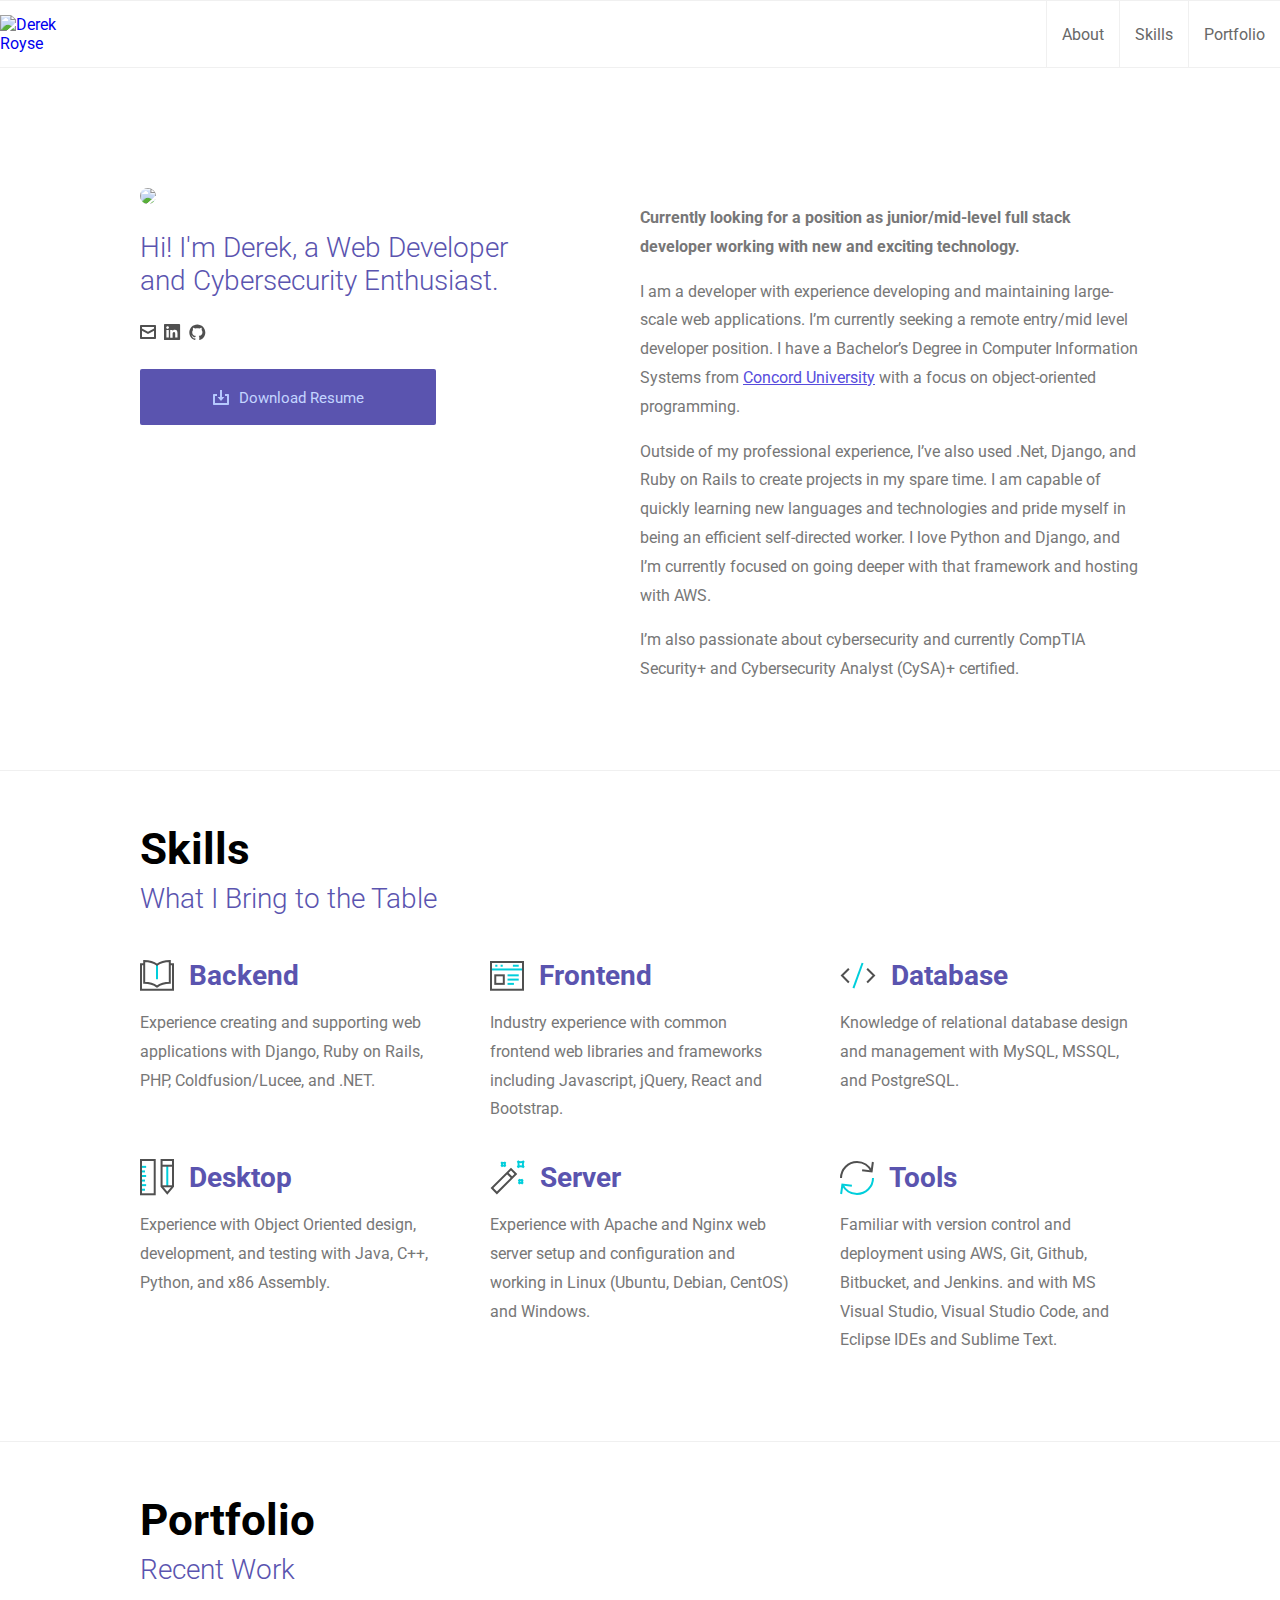
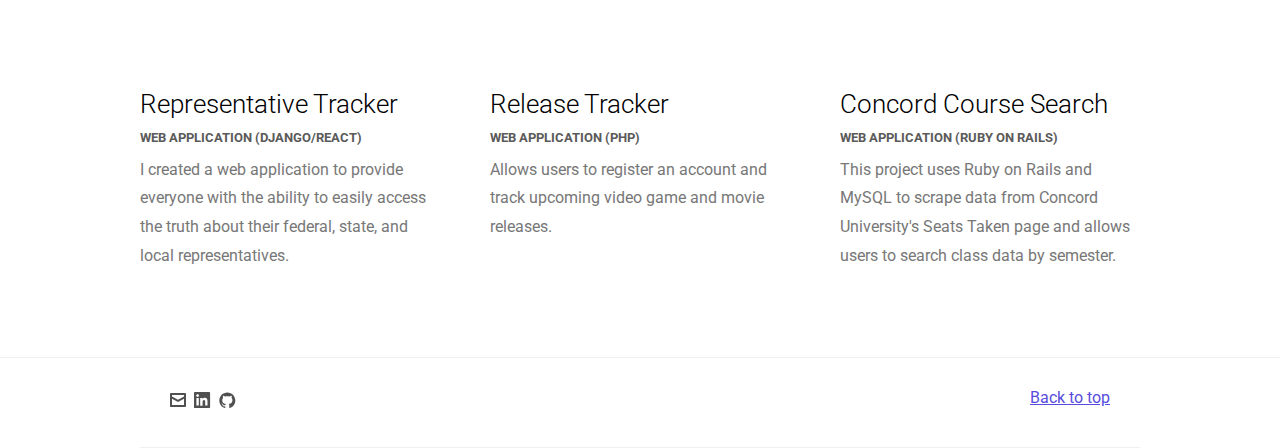
==== docs/index.html @ f25f8206 "Updating home page text to include CySA+ certification." ====
<!DOCTYPE html>
<html lang="en-us">
    <head>
	<meta name="generator" content="Hugo 0.57.2" />
        <meta charset="UTF-8">
<meta http-equiv="X-UA-Compatible" content="ie=edge">
<title>Derek Royse</title>
<meta name="viewport" content="width=device-width, initial-scale=1.0">
<meta name="theme-color" content="#574CDD">
<meta name="description" content="Portfolio of Derek Royse, Web Applications Developer">
<meta property="og:description" content="Portfolio of Derek Royse, Web Applications Developer">
<meta name="twitter:description" content="Portfolio of Derek Royse, Web Applications Developer">
<meta property="og:image" content="https://derekroyse.github.io/HugoResume/img/portfolio.jpg">
<meta name="twitter:image" content="https://derekroyse.github.io/HugoResume/img/portfolio.jpg">
<link rel="icon" href="https://derekroyse.github.io/HugoResume/img/favicon.png" type="image/x-icon">
<link rel="shortcut icon" href="https://derekroyse.github.io/HugoResume/img/favicon.png" type="image/x-icon">
<link rel="stylesheet" href="css/final.css">
<link rel="stylesheet" href="css/normalize.css">
<link rel="stylesheet" href="https://fonts.googleapis.com/css?family=Roboto:300,400,700">
    </head>
    <body>
        <div>
            
            <nav class="main-navigation stuckMenu">
    <a href="https://derekroyse.github.io/HugoResume/">
        <img class="logo" src="https://derekroyse.github.io/HugoResume/img/logo.png" alt="Derek Royse">
    </a>
    <div class="sub-navigation">
        <a href="#" class="main-navigation-link" id="about" data-scroll-goto="0">About</a>
        
        
        <a href="#" class="main-navigation-link" data-scroll-goto="1">Skills</a>
        

        
        <a href="#" class="main-navigation-link" data-scroll-goto="2">Portfolio</a>
        
        
    </div>
</nav>

            

            
            <section style="padding-top: 120px;" id="scroll-element" data-scroll-index="0">
    <div class="hero">
        <div class="hero-left">
            <img src="https://derekroyse.github.io/HugoResume/img/avatar.jpg" style="max-width: 50%; border-radius: 50%; ">
            <h2 class="subtitle">Hi! I&#39;m Derek, a Web Developer and Cybersecurity Enthusiast.</h2>
            <div class="icons">
                
                <a href="mailto:derekroyse@gmail.com">
                    <svg width="16px" height="14px" viewBox="0 0 16 14" version="1.1" xmlns="http://www.w3.org/2000/svg" xlink="http://www.w3.org/1999/xlink">
                        
                        <title>ui-16px-1_email-84</title>
                        <desc>Created with Sketch.</desc>
                        <defs></defs>
                        <g id="Portfolio" stroke="none" stroke-width="1" fill="none" fill-rule="evenodd">
                            <g transform="translate(-94.000000, -336.000000)" id="Group" fill="#505050">
                                <g transform="translate(94.000000, 335.000000)">
                                    <g id="ui-16px-1_email-84" transform="translate(0.000000, 1.000000)">
                                        <path d="M15,0 L1,0 C0.448,0 0,0.447 0,1 L0,13 C0,13.553 0.448,14 1,14 L15,14 C15.552,14 16,13.553 16,13 L16,1 C16,0.447 15.552,0 15,0 Z M14,12 L2,12 L2,5.723 L7.504,8.868 C7.812,9.044 8.189,9.044 8.496,8.868 L14,5.723 L14,12 Z M14,3.42 L8,6.849 L2,3.42 L2,2 L14,2 L14,3.42 Z" id="Shape"></path>
                                    </g>
                                </g>
                            </g>
                        </g>
                    </svg>
                </a>
                
                
                
                
                
                <a href="https://www.linkedin.com/in/DerekRoyse" target="blank">
                    <svg width="17px" height="16px" viewBox="0 0 17 16" version="1.1" xmlns="http://www.w3.org/2000/svg" xlink="http://www.w3.org/1999/xlink">
                        
                        <title>social-16px_logo-linkedin</title>
                        <desc>Created with Sketch.</desc>
                        <defs></defs>
                        <g id="Portfolio" stroke="none" stroke-width="1" fill="none" fill-rule="evenodd">
                            <g transform="translate(-243.000000, -335.000000)" id="Group" fill="#505050">
                                <g transform="translate(94.000000, 335.000000)">
                                    <g id="social-16px_logo-linkedin" transform="translate(149.000000, 0.000000)">
                                        <path d="M15.3,0 L0.7,0 C0.3,0 0,0.3 0,0.7 L0,15.4 C0,15.7 0.3,16 0.7,16 L15.4,16 C15.8,16 16.1,15.7 16.1,15.3 L16.1,0.7 C16,0.3 15.7,0 15.3,0 Z M4.7,13.6 L2.4,13.6 L2.4,6 L4.8,6 L4.8,13.6 L4.7,13.6 Z M3.6,5 C2.8,5 2.2,4.3 2.2,3.6 C2.2,2.8 2.8,2.2 3.6,2.2 C4.4,2.2 5,2.8 5,3.6 C4.9,4.3 4.3,5 3.6,5 Z M13.6,13.6 L11.2,13.6 L11.2,9.9 C11.2,9 11.2,7.9 10,7.9 C8.8,7.9 8.6,8.9 8.6,9.9 L8.6,13.7 L6.2,13.7 L6.2,6 L8.5,6 L8.5,7 L8.5,7 C8.8,6.4 9.6,5.8 10.7,5.8 C13.1,5.8 13.5,7.4 13.5,9.4 L13.5,13.6 L13.6,13.6 Z" id="Shape"></path>
                                    </g>
                                </g>
                            </g>
                        </g>
                    </svg>
                </a>
                
                
                
                <a href="https://github.com/DerekRoyse" target="blank">
                  <svg width="17px" height="17px" viewBox="0 0 17 17" version="1.1" xmlns="http://www.w3.org/2000/svg" xmlns:xlink="http://www.w3.org/1999/xlink">
                    <title>social-16px_logo-github</title>
                      <g id="Portfolio" stroke="none" stroke-width="1" fill="none" fill-rule="evenodd">
                          <g id="GitHub-Mark" transform="translate(-136.000000, -55.000000)" fill="#505050">
                              <path d="M144.319263,55.455 C139.902185,55.455 136.32,59.0366937 136.32,63.4552456 C136.32,66.9897924 138.612029,69.9880428 141.791009,71.0459021 C142.191267,71.1195692 142.337128,70.8725389 142.337128,70.6603777 C142.337128,70.4708077 142.330252,69.967416 142.326323,69.2999922 C140.101086,69.7832483 139.631581,68.2273994 139.631581,68.2273994 C139.267666,67.303123 138.743156,67.057075 138.743156,67.057075 C138.016799,66.5610499 138.798161,66.5708722 138.798161,66.5708722 C139.601132,66.6273503 140.02349,67.3954524 140.02349,67.3954524 C140.737078,68.617835 141.896107,68.2647241 142.351861,68.0599296 C142.424546,67.5432777 142.631305,67.1906579 142.859673,66.9907746 C141.083314,66.7889268 139.215608,66.1023495 139.215608,63.0368165 C139.215608,62.163616 139.527465,61.4490452 140.039206,60.8901576 C139.956698,60.6878187 139.682166,59.8740429 140.117784,58.7729656 C140.117784,58.7729656 140.789137,58.5578577 142.317483,59.5931258 C142.95544,59.4153426 143.640053,59.326942 144.320246,59.3235043 C144.999947,59.326942 145.684069,59.4153426 146.323008,59.5931258 C147.850372,58.5578577 148.520743,58.7729656 148.520743,58.7729656 C148.957343,59.8740429 148.68281,60.6878187 148.600794,60.8901576 C149.113517,61.4490452 149.422919,62.163616 149.422919,63.0368165 C149.422919,66.1102073 147.552266,66.7864712 145.770505,66.9843901 C146.057315,67.2314204 146.313186,67.7195876 146.313186,68.4660808 C146.313186,69.5352357 146.303364,70.3981229 146.303364,70.6603777 C146.303364,70.8745034 146.447751,71.1234981 146.853411,71.045411 C150.029936,69.9850961 152.32,66.9888101 152.32,63.4552456 C152.32,59.0366937 148.737815,55.455 144.319263,55.455" id="Fill-4"></path>
                          </g>
                      </g>
                  </svg>
                </a>
                
                

            </div>
            
            <a href="https://derekroyse.github.io/HugoResume/Derek%20Royse%20-%20New%20Resume.pdf" target="blank" class="download-resume" onclick="ga('send', {hitType: 'event',eventCategory: 'CTA',eventAction: 'download'});">
                <img style="position: relative;top: 1.8px;padding-right: 6px;" src="svg/dl-resume.svg">
                Download Resume</a>
            
        </div>
        <div class="hero-right">
            
                <p><strong>Currently looking for a position as junior/mid-level full stack developer working with new and exciting technology.</strong></p>
            
                <p>I am a developer with experience developing and maintaining large-scale web applications. I&rsquo;m currently seeking a remote entry/mid level developer position. I have a Bachelor&rsquo;s Degree in Computer Information Systems from <a href="https://www.concord.edu">Concord University</a> with a focus on object-oriented programming.</p>
            
                <p>Outside of my professional experience, I&rsquo;ve also used .Net, Django, and Ruby on Rails to create projects in my spare time. I am capable of quickly learning new languages and technologies and pride myself in being an efficient self-directed worker. I love Python and Django, and I&rsquo;m currently focused on going deeper with that framework and hosting with AWS.</p>
            
                <p>I&rsquo;m also passionate about cybersecurity and currently CompTIA Security+ and Cybersecurity Analyst (CySA)+ certified.</p>
            
        </div>
    </div>
</section>

            

            
            <section data-scroll-index="1">
    <div class="process">
        <div class="header">
            <h1 class="title">Skills</h1>
            <h2 class="subtitle">What I Bring to the Table</h2>
        </div>
        <div class="process-wrapper">
            
            <div class="process-item">
                <figure class="item-header">
                    <img src="svg/book.svg">
                    <h3>Backend</h3>
                </figure>
                <p>Experience creating and supporting web applications with Django, Ruby on Rails, PHP, Coldfusion/Lucee, and .NET.</p>
            </div>
            
            <div class="process-item">
                <figure class="item-header">
                    <img src="svg/ui.svg">
                    <h3>Frontend</h3>
                </figure>
                <p>Industry experience with common frontend web libraries and frameworks including Javascript, jQuery, React and Bootstrap.</p>
            </div>
            
            <div class="process-item">
                <figure class="item-header">
                    <img src="svg/closetag.svg">
                    <h3>Database</h3>
                </figure>
                <p>Knowledge of relational database design and management with MySQL, MSSQL, and PostgreSQL.</p>
            </div>
            
            <div class="process-item">
                <figure class="item-header">
                    <img src="svg/rulerpencil.svg">
                    <h3>Desktop</h3>
                </figure>
                <p>Experience with Object Oriented design, development, and testing with Java, C&#43;&#43;, Python, and x86 Assembly.</p>
            </div>
            
            <div class="process-item">
                <figure class="item-header">
                    <img src="svg/wand.svg">
                    <h3>Server</h3>
                </figure>
                <p>Experience with Apache and Nginx web server setup and configuration and working in Linux (Ubuntu, Debian, CentOS) and Windows.</p>
            </div>
            
            <div class="process-item">
                <figure class="item-header">
                    <img src="svg/repeat.svg">
                    <h3>Tools</h3>
                </figure>
                <p>Familiar with version control and deployment using AWS, Git, Github, Bitbucket, and Jenkins. and with MS Visual Studio, Visual Studio Code, and Eclipse IDEs and Sublime Text.</p>
            </div>
            
        </div>
    </div>
</section>
            

            
            <section data-scroll-index="2">
    <div class="case-studies">
        <div class="header">
            <h1 class="title">Portfolio</h1>
            <h2 class="subtitle">Recent Work</h2>
        </div>
        <div class="case-studies-wrapper">
            
            

            
            
                
            

            <div class="case-study-item">
                
                                
                <a href="https://reptrackerreact.herokuapp.com/">
                                    
                    <img src="https://derekroyse.github.io/HugoResume/img/reptracker.png" alt="">
                
                </a>
                
                <h4>Representative Tracker</h4>
                <h5>Web Application (Django/React)</h5>
                <p>I created a web application to provide everyone with the ability to easily access the truth about their federal, state, and local representatives.</p>
                
            </div>
            

            
            
               
            

            <div class="case-study-item">
                
                                
                <a href="https://release-tracker.herokuapp.com/">
                                    
                    <img src="https://derekroyse.github.io/HugoResume/img/release.png" alt="">
                
                </a>
                
                <h4>Release Tracker</h4>
                <h5>Web Application (PHP)</h5>
                <p>Allows users to register an account and track upcoming video game and movie releases.</p>
                
            </div>
            

            
            
                
            

            <div class="case-study-item">
                
                                
                <a href="https://concordcoursesearch.herokuapp.com/">
                                    
                    <img src="https://derekroyse.github.io/HugoResume/img/concord.png" alt="">
                
                </a>
                
                <h4>Concord Course Search</h4>
                <h5>Web Application (Ruby on Rails)</h5>
                <p>This project uses Ruby on Rails and MySQL to scrape data from Concord University&#39;s Seats Taken page and allows users to search class data by semester.</p>
                
            </div>
            
        </div>
    </div>
</section>

            

            
            <footer>
    <div class="icons">
        
        <a href="mailto:derekroyse@gmail.com">
            <svg width="16px" height="14px" viewBox="0 0 16 14" version="1.1" xmlns="http://www.w3.org/2000/svg" xlink="http://www.w3.org/1999/xlink">
                
                <title>ui-16px-1_email-84</title>
                <desc>Created with Sketch.</desc>
                <defs></defs>
                <g id="Portfolio" stroke="none" stroke-width="1" fill="none" fill-rule="evenodd">
                    <g transform="translate(-94.000000, -336.000000)" id="Group" fill="#505050">
                        <g transform="translate(94.000000, 335.000000)">
                            <g id="ui-16px-1_email-84" transform="translate(0.000000, 1.000000)">
                                <path d="M15,0 L1,0 C0.448,0 0,0.447 0,1 L0,13 C0,13.553 0.448,14 1,14 L15,14 C15.552,14 16,13.553 16,13 L16,1 C16,0.447 15.552,0 15,0 Z M14,12 L2,12 L2,5.723 L7.504,8.868 C7.812,9.044 8.189,9.044 8.496,8.868 L14,5.723 L14,12 Z M14,3.42 L8,6.849 L2,3.42 L2,2 L14,2 L14,3.42 Z" id="Shape"></path>
                            </g>
                        </g>
                    </g>
                </g>
            </svg>
        </a>
        
        
        
        
        
        <a href="https://www.linkedin.com/in/DerekRoyse" target="blank">
            <svg width="17px" height="16px" viewBox="0 0 17 16" version="1.1" xmlns="http://www.w3.org/2000/svg" xlink="http://www.w3.org/1999/xlink">
                
                <title>social-16px_logo-linkedin</title>
                <desc>Created with Sketch.</desc>
                <defs></defs>
                <g id="Portfolio" stroke="none" stroke-width="1" fill="none" fill-rule="evenodd">
                    <g transform="translate(-243.000000, -335.000000)" id="Group" fill="#505050">
                        <g transform="translate(94.000000, 335.000000)">
                            <g id="social-16px_logo-linkedin" transform="translate(149.000000, 0.000000)">
                                <path d="M15.3,0 L0.7,0 C0.3,0 0,0.3 0,0.7 L0,15.4 C0,15.7 0.3,16 0.7,16 L15.4,16 C15.8,16 16.1,15.7 16.1,15.3 L16.1,0.7 C16,0.3 15.7,0 15.3,0 Z M4.7,13.6 L2.4,13.6 L2.4,6 L4.8,6 L4.8,13.6 L4.7,13.6 Z M3.6,5 C2.8,5 2.2,4.3 2.2,3.6 C2.2,2.8 2.8,2.2 3.6,2.2 C4.4,2.2 5,2.8 5,3.6 C4.9,4.3 4.3,5 3.6,5 Z M13.6,13.6 L11.2,13.6 L11.2,9.9 C11.2,9 11.2,7.9 10,7.9 C8.8,7.9 8.6,8.9 8.6,9.9 L8.6,13.7 L6.2,13.7 L6.2,6 L8.5,6 L8.5,7 L8.5,7 C8.8,6.4 9.6,5.8 10.7,5.8 C13.1,5.8 13.5,7.4 13.5,9.4 L13.5,13.6 L13.6,13.6 Z" id="Shape"></path>
                            </g>
                        </g>
                    </g>
                </g>
            </svg>
        </a>
        
        
        
        <a href="https://github.com/DerekRoyse" target="blank">
          <svg width="17px" height="17px" viewBox="0 0 17 17" version="1.1" xmlns="http://www.w3.org/2000/svg" xmlns:xlink="http://www.w3.org/1999/xlink">
            <title>social-16px_logo-github</title>
              <g id="Portfolio" stroke="none" stroke-width="1" fill="none" fill-rule="evenodd">
                  <g id="GitHub-Mark" transform="translate(-136.000000, -55.000000)" fill="#505050">
                      <path d="M144.319263,55.455 C139.902185,55.455 136.32,59.0366937 136.32,63.4552456 C136.32,66.9897924 138.612029,69.9880428 141.791009,71.0459021 C142.191267,71.1195692 142.337128,70.8725389 142.337128,70.6603777 C142.337128,70.4708077 142.330252,69.967416 142.326323,69.2999922 C140.101086,69.7832483 139.631581,68.2273994 139.631581,68.2273994 C139.267666,67.303123 138.743156,67.057075 138.743156,67.057075 C138.016799,66.5610499 138.798161,66.5708722 138.798161,66.5708722 C139.601132,66.6273503 140.02349,67.3954524 140.02349,67.3954524 C140.737078,68.617835 141.896107,68.2647241 142.351861,68.0599296 C142.424546,67.5432777 142.631305,67.1906579 142.859673,66.9907746 C141.083314,66.7889268 139.215608,66.1023495 139.215608,63.0368165 C139.215608,62.163616 139.527465,61.4490452 140.039206,60.8901576 C139.956698,60.6878187 139.682166,59.8740429 140.117784,58.7729656 C140.117784,58.7729656 140.789137,58.5578577 142.317483,59.5931258 C142.95544,59.4153426 143.640053,59.326942 144.320246,59.3235043 C144.999947,59.326942 145.684069,59.4153426 146.323008,59.5931258 C147.850372,58.5578577 148.520743,58.7729656 148.520743,58.7729656 C148.957343,59.8740429 148.68281,60.6878187 148.600794,60.8901576 C149.113517,61.4490452 149.422919,62.163616 149.422919,63.0368165 C149.422919,66.1102073 147.552266,66.7864712 145.770505,66.9843901 C146.057315,67.2314204 146.313186,67.7195876 146.313186,68.4660808 C146.313186,69.5352357 146.303364,70.3981229 146.303364,70.6603777 C146.303364,70.8745034 146.447751,71.1234981 146.853411,71.045411 C150.029936,69.9850961 152.32,66.9888101 152.32,63.4552456 C152.32,59.0366937 148.737815,55.455 144.319263,55.455" id="Fill-4"></path>
                  </g>
              </g>
          </svg>
        </a>
        
                        
    </div>

    <a href="#" style="color: #574cdd; text-decoration: underline;" data-scroll-goto="0">Back to top</a>
</footer>
            
        </div>

        
<script type="application/javascript">
var doNotTrack = false;
if (!doNotTrack) {
	(function(i,s,o,g,r,a,m){i['GoogleAnalyticsObject']=r;i[r]=i[r]||function(){
	(i[r].q=i[r].q||[]).push(arguments)},i[r].l=1*new Date();a=s.createElement(o),
	m=s.getElementsByTagName(o)[0];a.async=1;a.src=g;m.parentNode.insertBefore(a,m)
	})(window,document,'script','https://www.google-analytics.com/analytics.js','ga');
	ga('create', 'UA-XXXXXXXX-Y', 'auto');
	
	ga('send', 'pageview');
}
</script>

<script src="https://derekroyse.github.io/HugoResume/js/jquery-1.js"></script>
<script src="https://derekroyse.github.io/HugoResume/js/stickUp.js"></script>
<script src="https://derekroyse.github.io/HugoResume/js/scrollIt.js" type="text/javascript"></script>
<script type="text/javascript">
    jQuery(function($) {
        $(document).ready( function() {
            $('.main-navigation').stickUp({

            });
        });
    });
    $(function(){
        $.scrollIt({
            topOffset: -70,         
            easing: 'ease-in-out'
        });
    });
</script>

    </body>
</html>
---- docs/css/final.css ----
* {
  box-sizing: border-box;
  text-rendering: optimizeLegibility;
  -webkit-font-smoothing: antialiased;
  -moz-osx-font-smoothing: grayscale;
}

body {
  font-size: 16px;
  font-family: Roboto;
  margin: 0;
  padding: 0;
}

a {
  text-decoration: none;
  -webkit-transition: 0.1s ease-in;
  transition: 0.1s ease-in;
}

a:hover {
  cursor: pointer;
  opacity: 0.8;
  -webkit-transform: translateY(-3px);
          transform: translateY(-3px);

}

footer {
  padding: 30px 30px 30px 30px;
  max-width: 1000px;
  margin: 0 auto;
  display: flex !important;
  justify-content: space-between;
  border-bottom: 1px solid #F0F0F0;
}

.main-navigation {
  z-index: 999;
  width: 100%;
  background: white;
  height: 68px;
  padding: 0;
  margin: 0;
  border-top: 1px solid #F0F0F0;
  border-bottom: 1px solid #F0F0F0;
  display: -webkit-box;
  display: -ms-flexbox;
  display: flex;
  -webkit-box-align: center;
      -ms-flex-align: center;
          align-items: center;
  -webkit-box-pack: justify;
      -ms-flex-pack: justify;
          justify-content: space-between;
}

.sub-navigation {
  max-width: 445px;
  height: inherit;
  display: -webkit-box;
  display: -ms-flexbox;
  display: flex;
}

.main-navigation h5 {
  position: absolute;
  left: 90px;
  top: 3px;
  color: #777777;
}

@media all and (max-width: 400px) {
  .main-navigation h5 {
    top: 7px;
    font-size: 12px;
  }
}

.main-navigation-link {
  color: #686868;
  padding: 15px;
  display: -webkit-box;
  text-align: center !important;
  display: -ms-flexbox;
  display: flex;
    -webkit-box-align: center;
        -ms-flex-align: center;
            align-items: center;
    -webkit-box-pack: center;
        -ms-flex-pack: center;
            justify-content: center;
  border-left: 1px solid #F0F0F0;
}

.icons a:first-child {
  padding: 4px 4px 4px 0;
}

.icons a {
  padding: 4px;
}

@media all and (max-width: 460px) {
  .main-navigation-link {
    font-size: 13px;
    padding: 15px;
  }
  #about {
    display: none;
  }
  #process-link {
    display: none !important;
  }
}

.logo:hover, .main-navigation-link:hover {
  box-shadow: 0 2px 4px 0 rgba(0,0,0,0.12);
}

.logo {
  width: 68px;
  display: block;
}

section {
  padding-top: 70px;
  padding-bottom: 70px;
  border-bottom: 1px solid #F0F0F0;
  padding-left: 30px;
  padding-right: 30px;
}

.hero {
  display: -webkit-box;
  display: -ms-flexbox;
  display: flex;
  margin: 0 auto;
  -webkit-box-pack: justify;
      -ms-flex-pack: justify;
          justify-content: space-between;
  -ms-flex-wrap: wrap;
      flex-wrap: wrap;
  max-width: 1000px;
}

.process {
  max-width: 1000px;
  display: -webkit-box;
  display: -ms-flexbox;
  display: flex;
  margin: 0 auto;
  -webkit-box-orient: vertical;
  -webkit-box-direction: normal;
      -ms-flex-direction: column;
          flex-direction: column;
}

.case-studies {
  max-width: 1000px;
  display: -webkit-box;
  display: -ms-flexbox;
  display: flex;
  margin: 0 auto;
  -webkit-box-orient: vertical;
  -webkit-box-direction: normal;
      -ms-flex-direction: column;
          flex-direction: column;
}

.hi {
  font-size: 42px;
  line-height: 0.4em;
}

.subtitle {
  font-size: 28px;
  color: #5A54AF;
  font-weight: 300;
}

.hero-left {
  width: 400px;
}

.hero-right {
  width: 500px;
}

.hero-right p {
  /* color: #929292; */
  font-size: 16px;
  color: #777777;
  letter-spacing: 0;
  /* line-height: 25px; */
  line-height: 1.8em;
}

.hero-right em {
  font-style: normal !important;
}

.hero-right p a {
  color: #574cdd;
  text-decoration: underline;
}

.icons {
  width: 160px;
  display: -webkit-box;
  display: -ms-flexbox;
  display: flex;
  -webkit-box-pack: justify;
      -ms-flex-pack: justify;
          /*justify-content: space-between;*/
}

.download-resume {
  /* Rectangle 3: */
  display: inline-block;
  margin-top: 20px;
  background: #5A54AF;
  /* Download Resume: */
  font-family: Roboto;
  font-size: 15px;
  /*padding: 15px 50px;*/
  color: #C3D5FF;
  padding: 18px 0;
  width: 296px;
  text-align: center;
  letter-spacing: 0;
  border-radius: 2px;
}

.title {
  /* My Process: */
  font-family: Roboto;
  font-weight: bold;
  margin: 0;
  font-size: 44px;
  color: #000000;
  letter-spacing: 0;
  line-height: 0.4em;
}

.process-item {
  max-width: 300px;
  padding-top: 20px;
}

.process-item h3 {
  margin-left: 15px;
}

.process-wrapper {
  display: -webkit-box;
  display: -ms-flexbox;
  display: flex;
  -ms-flex-wrap: wrap;
      flex-wrap: wrap;
  -webkit-box-pack: justify;
      -ms-flex-pack: justify;
          justify-content: space-between;
}

.item-header {
  display: -webkit-box;
  display: -ms-flexbox;
  display: flex;
    -webkit-box-align: center;
        -ms-flex-align: center;
            align-items: center;
    -webkit-box-pack: start;
        -ms-flex-pack: start;
            justify-content: flex-start;
  margin: 0;
  height: 35px;
}

.process-item p {
  /* I collaborate with s: */
  font-size: 16px;
  color: #777777;
  letter-spacing: 0;
  line-height: 1.8em;
}

.process-item h3 {
  /* Discover: */
  font-size: 28px;
  color: #5A54AF;
  letter-spacing: 0;
}

.case-studies-wrapper {
  display: -webkit-box;
  display: -ms-flexbox;
  display: flex;
  -ms-flex-wrap: wrap;
      flex-wrap: wrap;
  -webkit-box-align: stretch;
      -ms-flex-align: stretch;
          align-items: stretch;
  -webkit-box-pack: justify;
      -ms-flex-pack: justify;
          justify-content: space-between;
}

.case-study-item {
  max-width: 300px;
  margin-top: 45px;
}

.case-study-item h4 {
  font-size: 26px;
  font-weight: 300;
  margin: 0;
  line-height: 2.4em;
}

.case-study-item h5 {
  font-size: 13px;
  font-weight: 700;
  color: #5A5A5A;
  margin: 0;
  line-height: 0.3em;
  text-transform: uppercase;
}

.case-study-item p {
  font-size: 16px;
  color: #777777;
  letter-spacing: 0;
  line-height: 1.8em;
}

.read-more {
  display: inline-block;
  width: 100%;
  border: solid 2px #E1E1E1;
  padding: 18px 0;
  text-align: center;
  color: #574CDD;
  font-weight: 500;
  -webkit-transition: 0.2s ease-out;
  transition: 0.2s ease-out;
  border-radius: 2px;
}

.main-case-study {
  max-width: 1000px;
  display: block;
  margin: 0 auto;
  margin-top: 30px;
}

.results-content {
  max-width: 900px;
  color: black;
  text-align: center;
  display: block;
  margin: 0 auto;
}

.results-content img {
  margin-top: 40px;
  max-width: 70px;
  border-radius: 100%;
}

.results-content h1 {
  font-size: 24px;
  line-height: 1.6em;
  font-weight: 300;
}

.results-content h2 {
  font-size: 25px;
  line-height: 1em;
  font-weight: 300;
  margin: 0;
  margin-top: 0.3em;

}

.results-content h3 {
  margin: 0;
  margin-top: 0.4em;
  padding-bottom: 35px;
}

.results-content hr {
  width: 30px;
  border: 3px solid #5A54AF;
}

.main-case-study img {
  max-width: 100%;
}

.main-case-study .title {
  line-height: 1em;
  margin-top: 20px;
}

.main-case-study .subtitle {
  /* Mobile App Design: */
  font-family: Roboto;
  font-weight: bold;
  font-size: 22px;
  color: #5A54AF;
  letter-spacing: 0;
}

.main-case-study .summary {
  /* The objective of thi: */
  font-family: Roboto;
  font-weight: 300;
  font-size: 24px;
  color: #000000;
  letter-spacing: 0;
  line-height: 39px;
}

.case-study-item img {
  max-width: 100%;
}

.case-details {
  margin: 0;
  padding: 0;
  display: flex;
  max-width: 700px;
  list-style-type: none;
  justify-content: space-between;
  flex-wrap: wrap;
}

.case-links {
  margin-top: 26px;
  padding-bottom: 30px;
}

.link-div {
  display: inline-block;
  padding: 15px 15px 15px 0;
}

.case-links img {
  position: relative;
  top: 2.9px;
  padding-right: 8px;
}

.case-detail-link {
  padding: 15px 30px;
  /* border: 1px solid #fafafa; */
  color: #593eda;
  border-radius: 2px;
  background: #f1f1f1;
  margin-right: 1em;
}

@media all and (max-width: 981px) {
  .hero-left {
    margin: 0 auto;
    text-align: center;
  }
  .hero-left .icons {
    margin: 0 auto;
    justify-content: center;
  }
}

@media all and (max-width: 842px) {
  .link-div {
    display: block;
  }
  .case-detail-link {
      display: block;
      width: 100%;
      padding:25px;
      text-align: center;
  }
}

.content-case-study {
  max-width: 1000px;
  display: block;
  margin: 0 auto;
}

.content-case-study p {
  /* Each member of our t: */
  font-family: Roboto;
  font-size: 19px;
  color: #676767;
  letter-spacing: 0;
  line-height: 30px;
}

.content-case-study img {
  max-width: 100%;
  margin-top: 20px;
}

.content-case-study a {
  color: #574cdd;
  text-decoration: underline;
}

.content-case-study h1 {
  margin: 0;
  margin-top: 2.4em;
}

@media all and (max-width: 513px) {
  .case-details {
    justify-content: flex-start;
  }
  .download-resume {
    display: block;
    width: 100%;
  }
  .case-details-item {
    padding-right: 25px !important;
  }
}

.case-details-item {
  padding-right: 20px;
}

.case-details-item strong {
  font-weight: bold;
}

.case-details-item p {
  line-height: 1.8em;
  font-size: 16px;
}

@media all and (max-width:1040px) {
  .case-study-item {
    max-width: 48%;
    margin-top: 40px;
  }
  .case-studies-wrapper {
    margin-top: 0;
  }
}

@media all and (max-width:980px) {
  .hero-right {
    width: 100%;
    margin-top: 30px;
  }
  .process-item {
    max-width: 45%;
  }
}

@media all and (max-width: 728px) {
  .case-study-item {
    max-width: 100%;
    margin-top: 40px;
  }
  .case-study-item:first-of-type {
    margin-top: 13px;
  }
  .hi, .title {
    font-size: 40px;
  }
  .process-item h3 {
    font-size: 24px;
  }
  .subtitle {
    font-size: 24px;
  }
  section {
    padding-top: 60px !important;
    padding-bottom: 60px !important;
  }
  #scroll-element {
    padding-top: 100px !important;
  }
}

@media all and (max-width:500px) {
  .process-item {
    max-width: 100%;
  }
}

.active {
  color: #574CDD !important;
  transition: 0.2s ease-in-out;
  border-bottom: 3px solid #574CDD;
}
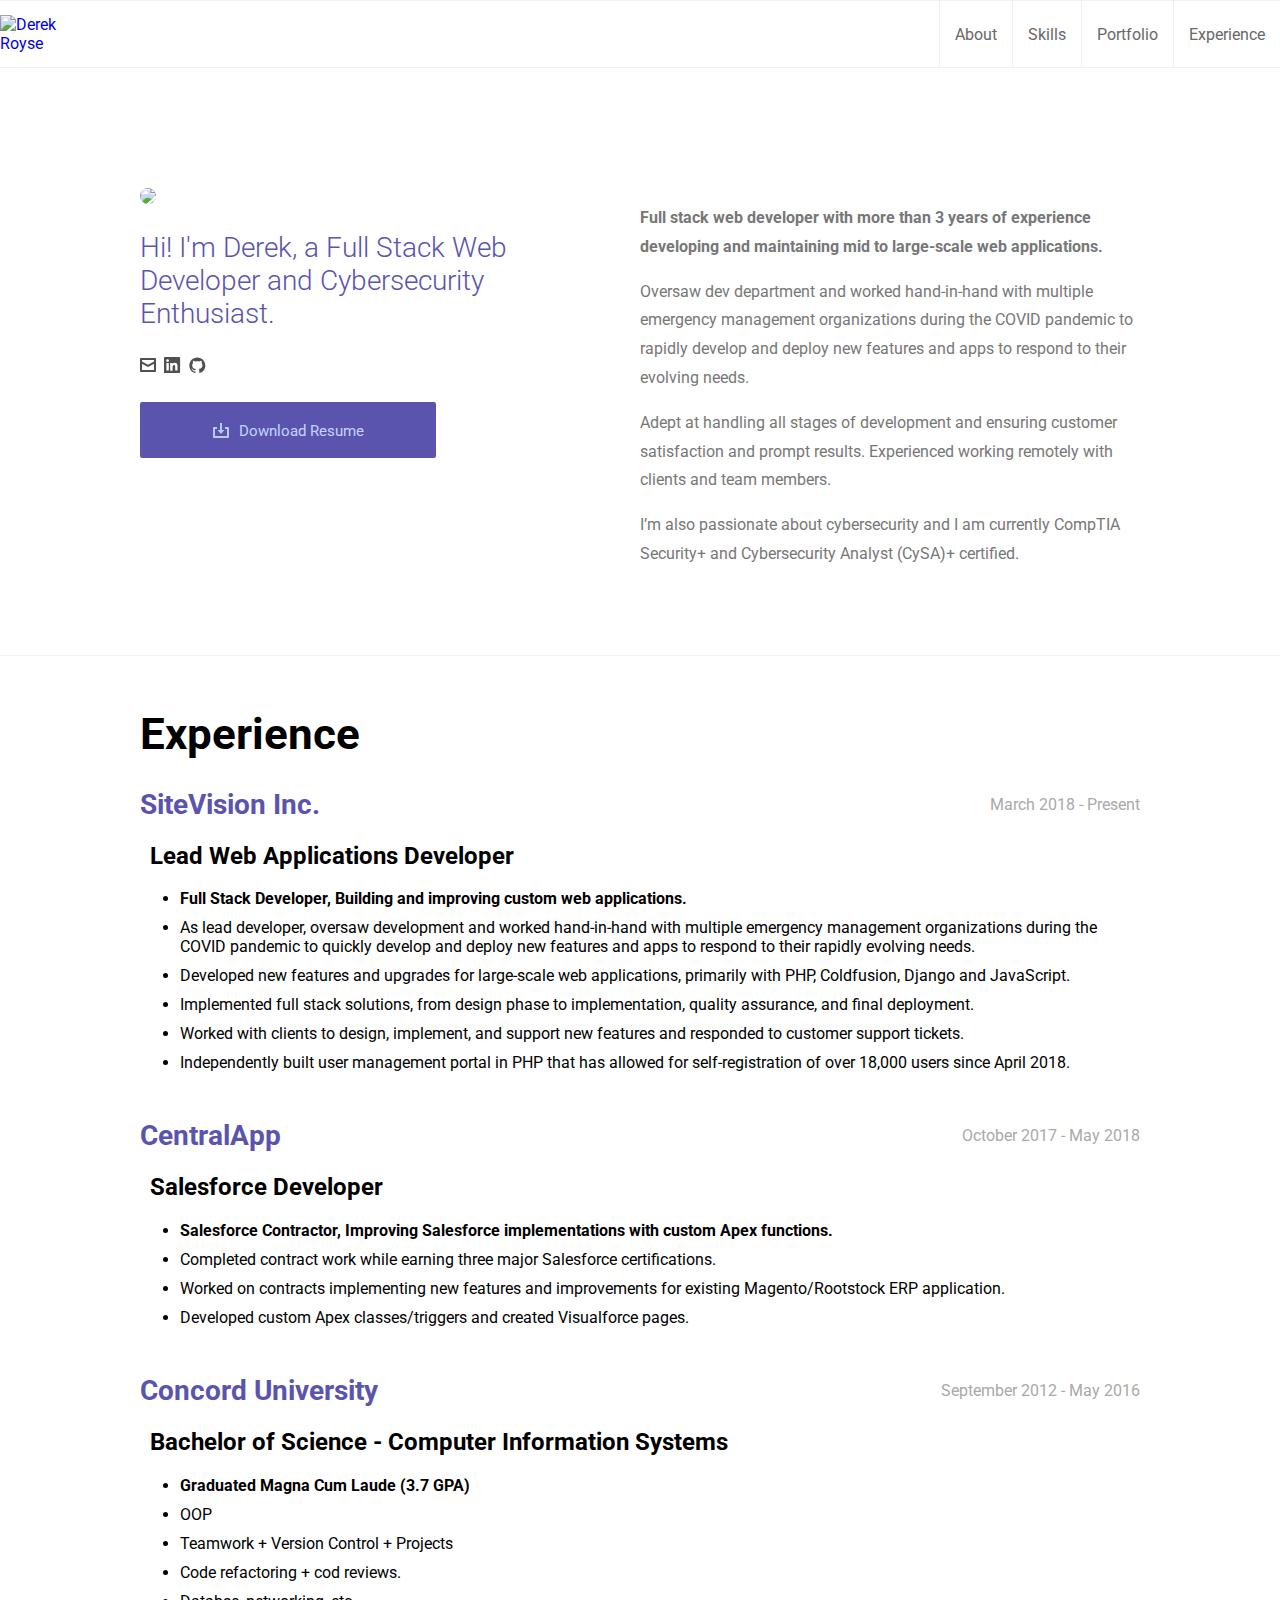
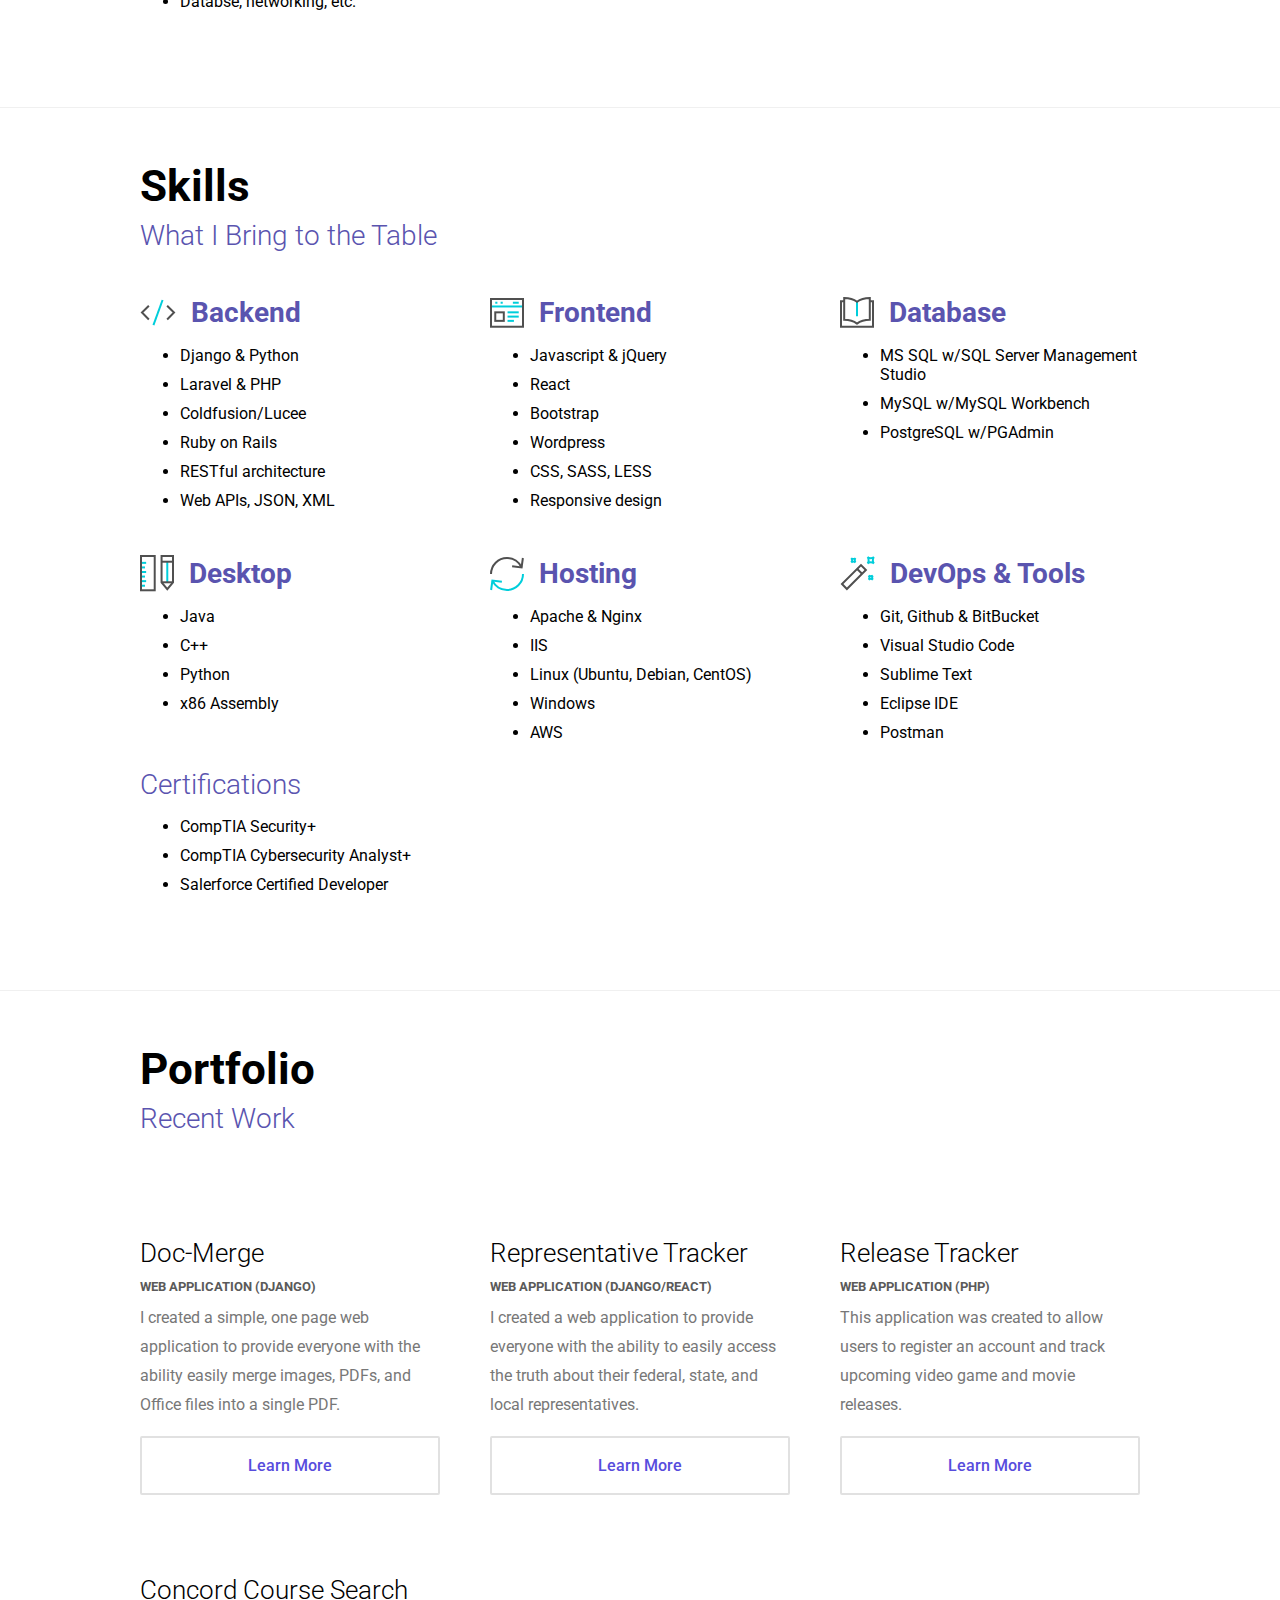
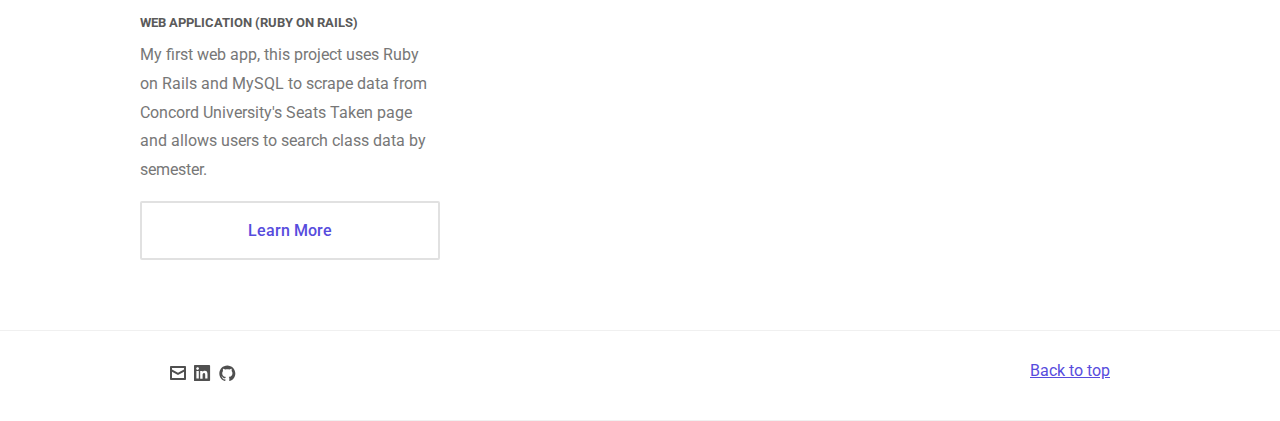
==== commit 11303a6e: "2021 Year-end Update." ====
--- a/docs/index.html
+++ b/docs/index.html
@@ -35,6 +35,10 @@
         
         <a href="#" class="main-navigation-link" data-scroll-goto="2">Portfolio</a>
         
+
+        
+        <a href="#" class="main-navigation-link" data-scroll-goto="3">Experience</a>
+        
         
     </div>
 </nav>
@@ -46,7 +50,7 @@
     <div class="hero">
         <div class="hero-left">
             <img src="https://derekroyse.github.io/HugoResume/img/avatar.jpg" style="max-width: 50%; border-radius: 50%; ">
-            <h2 class="subtitle">Hi! I&#39;m Derek, a Web Developer and Cybersecurity Enthusiast.</h2>
+            <h2 class="subtitle">Hi! I&#39;m Derek, a Full Stack Web Developer and Cybersecurity Enthusiast.</h2>
             <div class="icons">
                 
                 <a href="mailto:derekroyse@gmail.com">
@@ -106,42 +110,155 @@
 
             </div>
             
-            <a href="https://derekroyse.github.io/HugoResume/Derek%20Royse%20-%20New%20Resume.pdf" target="blank" class="download-resume" onclick="ga('send', {hitType: 'event',eventCategory: 'CTA',eventAction: 'download'});">
+            <a href="https://derekroyse.github.io/HugoResume/Derek%20Royse%20-%20Resume.pdf" target="blank" class="download-resume" onclick="ga('send', {hitType: 'event',eventCategory: 'CTA',eventAction: 'download'});">
                 <img style="position: relative;top: 1.8px;padding-right: 6px;" src="svg/dl-resume.svg">
                 Download Resume</a>
             
         </div>
         <div class="hero-right">
             
-                <p><strong>Currently looking for a position as junior/mid-level full stack developer working with new and exciting technology.</strong></p>
-            
-                <p>I am a developer with experience developing and maintaining large-scale web applications. I&rsquo;m currently seeking a remote entry/mid level developer position. I have a Bachelor&rsquo;s Degree in Computer Information Systems from <a href="https://www.concord.edu">Concord University</a> with a focus on object-oriented programming.</p>
-            
-                <p>Outside of my professional experience, I&rsquo;ve also used .Net, Django, and Ruby on Rails to create projects in my spare time. I am capable of quickly learning new languages and technologies and pride myself in being an efficient self-directed worker. I love Python and Django, and I&rsquo;m currently focused on going deeper with that framework and hosting with AWS.</p>
-            
-                <p>I&rsquo;m also passionate about cybersecurity and currently CompTIA Security+ and Cybersecurity Analyst (CySA)+ certified.</p>
+                <p><strong>Full stack web developer with more than 3 years of experience developing and maintaining mid to large-scale web applications.</strong></p>
+            
+                <p>Oversaw dev department and worked hand-in-hand with multiple emergency management organizations during the COVID pandemic to rapidly develop and deploy new features and apps to respond to their evolving needs.</p>
+            
+                <p>Adept at handling all stages of development and ensuring customer satisfaction and prompt results. Experienced working remotely with clients and team members.</p>
+            
+                <p>I&rsquo;m also passionate about cybersecurity and I am currently CompTIA Security+ and Cybersecurity Analyst (CySA)+ certified.</p>
             
         </div>
     </div>
 </section>
 
-            
-
-            
-            <section data-scroll-index="1">
+             
+
+            
+            <style>
+    li {
+        padding-bottom:10px;
+    }
+
+    .experience-header h3{
+        margin-left:0px;
+    }
+
+    .right-aligned-date{
+        width:50%;
+        text-align:right;
+        color:darkgray;
+    }
+</style>
+
+<section data-scroll-index="3">
+    <div class="process">
+        <div class="header">
+            <h1 class="title">Experience</h1>
+            <h2 class="subtitle"></h2>
+        </div>
+        <div class="process-wrapper">
+            
+            <div class="process-item experience-header" style="width:100%;max-width:none" >
+                <figure class="item-header">
+                    <div style="width:50%;">
+                        <h3>SiteVision Inc.</h3>
+                    </div>
+                    <div class="right-aligned-date">
+                        March 2018 - Present
+                    </div>
+                </figure>
+                <div><h2 style="margin-left:10px">Lead Web Applications Developer</h2></div>
+                <p>
+                    <ul>
+                        <li><b>Full Stack Developer, Building and improving custom web applications.</b></li>
+                        <li>As lead developer, oversaw development and worked hand-in-hand with multiple emergency management organizations during the COVID pandemic to quickly develop and deploy new features and apps to respond to their rapidly evolving needs.</li>
+                        <li>Developed new features and upgrades for large-scale web applications, primarily with
+                            PHP, Coldfusion, Django and JavaScript.</li>
+                        <li>Implemented full stack solutions, from design phase to implementation, quality assurance,
+                            and final deployment.</li>
+                        <li>Worked with clients to design, implement, and support new features and responded to
+                            customer support tickets.</li>
+                        <li>Independently built user management portal in PHP that has allowed for self-registration of
+                            over 18,000 users since April 2018.</li>                        
+                    </ul>
+                </p>
+            </div>
+            
+            <div class="process-item experience-header" style="width:100%;max-width:none">
+                <figure class="item-header">
+                    <div style="width:50%;">
+                        <h3>CentralApp</h3>
+                    </div>
+                    <div class="right-aligned-date">
+                        October 2017 - May 2018
+                    </div>
+                </figure>
+                <div><h2 style="margin-left:10px">Salesforce Developer</h2></div>
+                <p>
+                    <ul>
+                        <li><b>Salesforce Contractor, Improving Salesforce implementations with custom Apex functions.</b></li>
+                        <li>Completed contract work while earning three major Salesforce certifications.</li>
+                        <li>Worked on contracts implementing new features and improvements for existing Magento/Rootstock ERP application.</li>
+                        <li>Developed custom Apex classes/triggers and created Visualforce pages.</li>
+                    </ul>
+                </p>
+            </div>
+            
+             <div class="process-item experience-header" style="width:100%;max-width:none">
+                <figure class="item-header">
+                    <div style="width:50%;">
+                        <h3>Concord University</h3>
+                    </div>
+                    <div class="right-aligned-date">
+                        September 2012 - May 2016
+                    </div>
+                </figure>
+                <div><h2 style="margin-left:10px">Bachelor of Science - Computer Information Systems</h2></div>
+                <p>
+                    <ul>
+                        <li><b>Graduated Magna Cum Laude (3.7 GPA)</b></li>
+                        <li>OOP</li>
+                        <li>Teamwork + Version Control + Projects</li>
+                        <li>Code refactoring + cod reviews.</li>
+                        <li>Databse, networking, etc.</li>
+                    </ul>
+                </p>
+            </div>           
+        </div>
+    </div>
+</section>
+            
+
+            
+            
+
+<style>
+    .process-item{
+        width:33%;
+    }
+</style>
+
+<section data-scroll-index="1">
     <div class="process">
         <div class="header">
             <h1 class="title">Skills</h1>
             <h2 class="subtitle">What I Bring to the Table</h2>
-        </div>
+        </div>       
         <div class="process-wrapper">
             
             <div class="process-item">
                 <figure class="item-header">
-                    <img src="svg/book.svg">
+                    <img src="svg/closetag.svg">
                     <h3>Backend</h3>
                 </figure>
-                <p>Experience creating and supporting web applications with Django, Ruby on Rails, PHP, Coldfusion/Lucee, and .NET.</p>
+                <p>
+                    <ul>                                              
+                        <li>Django & Python</li>
+                        <li>Laravel & PHP</li>
+                        <li>Coldfusion/Lucee</li>
+                        <li>Ruby on Rails</li>
+                        <li>RESTful architecture</li>
+                        <li>Web APIs, JSON, XML</li>
+                    </ul>
+                </p>
             </div>
             
             <div class="process-item">
@@ -149,47 +266,101 @@
                     <img src="svg/ui.svg">
                     <h3>Frontend</h3>
                 </figure>
-                <p>Industry experience with common frontend web libraries and frameworks including Javascript, jQuery, React and Bootstrap.</p>
+                <p>
+                    <ul>
+                        <li>Javascript & jQuery</li>
+                        <li>React</li>
+                        <li>Bootstrap</li>
+                        <li>Wordpress</li>
+                        <li>CSS, SASS, LESS</li>
+                        <li>Responsive design</li>
+                    </ul>
+                </p>
             </div>
             
             <div class="process-item">
                 <figure class="item-header">
-                    <img src="svg/closetag.svg">
+                    <img src="svg/book.svg">
                     <h3>Database</h3>
                 </figure>
-                <p>Knowledge of relational database design and management with MySQL, MSSQL, and PostgreSQL.</p>
-            </div>
+                <p>
+                    <ul>
+                        <li>MS SQL w/SQL Server Management Studio</li>
+                        <li>MySQL w/MySQL Workbench</li>
+                        <li>PostgreSQL w/PGAdmin</li>
+                    </ul>
+                </p>
+            </div>
+
             
             <div class="process-item">
                 <figure class="item-header">
                     <img src="svg/rulerpencil.svg">
                     <h3>Desktop</h3>
                 </figure>
-                <p>Experience with Object Oriented design, development, and testing with Java, C&#43;&#43;, Python, and x86 Assembly.</p>
+                <p>
+                    <ul>
+                        <li>Java</li>
+                        <li>C++</li>
+                        <li>Python</li>
+                        <li>x86 Assembly</li>
+                    </ul>
+                </p>
             </div>
             
             <div class="process-item">
                 <figure class="item-header">
+                    <img src="svg/repeat.svg">
+                    <h3>Hosting</h3>
+                </figure>
+                <p>
+                    <ul>
+                        <li>Apache & Nginx</li>
+                        <li>IIS</li>
+                        <li>Linux (Ubuntu, Debian, CentOS)</li>
+                        <li>Windows</li>
+                        <li>AWS</li>
+                    </ul>
+                </p>
+            </div>
+            
+            <div class="process-item">
+                <figure class="item-header">
                     <img src="svg/wand.svg">
-                    <h3>Server</h3>
-                </figure>
-                <p>Experience with Apache and Nginx web server setup and configuration and working in Linux (Ubuntu, Debian, CentOS) and Windows.</p>
-            </div>
-            
-            <div class="process-item">
-                <figure class="item-header">
-                    <img src="svg/repeat.svg">
-                    <h3>Tools</h3>
-                </figure>
-                <p>Familiar with version control and deployment using AWS, Git, Github, Bitbucket, and Jenkins. and with MS Visual Studio, Visual Studio Code, and Eclipse IDEs and Sublime Text.</p>
-            </div>
-            
+                    <h3>DevOps & Tools</h3>
+                </figure>
+                <p>
+                    <ul>
+                        <li>Git, Github & BitBucket</li>
+                        <li>Visual Studio Code</li>
+                        <li>Sublime Text</li>
+                        <li>Eclipse IDE</li>
+                        <li>Postman</li>
+                    </ul>
+                </p>
+            </div>
+        </div>
+ 
+        <div class="header">
+            <h2 class="subtitle" style="margin:0px auto">Certifications</h2>
+        </div>       
+        <div class="process-wrapper">
+            
+            <div>
+                    <ul>
+                        <li>CompTIA Security+</li>                        
+                        <li>CompTIA Cybersecurity Analyst+</li>
+                        <li>Salerforce Certified Developer</li>
+                    </ul>
+            </div>
         </div>
     </div>
 </section>
-            
-
-            
+                      
+
+            
+
+             
             <section data-scroll-index="2">
     <div class="case-studies">
         <div class="header">
@@ -202,23 +373,48 @@
 
             
             
-                
-            
-
-            <div class="case-study-item">
-                
                                 
-                <a href="https://reptrackerreact.herokuapp.com/">
+            
+
+             
+                <div class="case-study-item">
+                    
                                     
-                    <img src="https://derekroyse.github.io/HugoResume/img/reptracker.png" alt="">
-                
-                </a>
-                
-                <h4>Representative Tracker</h4>
-                <h5>Web Application (Django/React)</h5>
-                <p>I created a web application to provide everyone with the ability to easily access the truth about their federal, state, and local representatives.</p>
-                
-            </div>
+                    <a href="https://doc-merge.com/">
+                                        
+                        <img style="height:150px" src="https://derekroyse.github.io/HugoResume/img/docmerge.png" alt="">
+                    
+                    </a>
+                    
+                    <h4>Doc-Merge</h4>
+                    <h5>Web Application (Django)</h5>
+                    <p>I created a simple, one page web application to provide everyone with the ability easily merge images, PDFs, and Office files into a single PDF.</p>
+                    <a href="/HugoResume/docmerge/" class="read-more">Learn More</a>
+                </div>
+            
+            
+
+            
+            
+                
+            
+
+             
+                <div class="case-study-item">
+                    
+                                    
+                    <a href="http://reptracker.derekroyse.com">
+                                        
+                        <img style="height:150px" src="https://derekroyse.github.io/HugoResume/img/reptracker.png" alt="">
+                    
+                    </a>
+                    
+                    <h4>Representative Tracker</h4>
+                    <h5>Web Application (Django/React)</h5>
+                    <p>I created a web application to provide everyone with the ability to easily access the truth about their federal, state, and local representatives.</p>
+                    <a href="/HugoResume/reptracker/" class="read-more">Learn More</a>
+                </div>
+            
             
 
             
@@ -226,41 +422,45 @@
                
             
 
-            <div class="case-study-item">
-                
-                                
-                <a href="https://release-tracker.herokuapp.com/">
+             
+                <div class="case-study-item">
+                    
                                     
-                    <img src="https://derekroyse.github.io/HugoResume/img/release.png" alt="">
-                
-                </a>
-                
-                <h4>Release Tracker</h4>
-                <h5>Web Application (PHP)</h5>
-                <p>Allows users to register an account and track upcoming video game and movie releases.</p>
-                
-            </div>
-            
-
-            
-            
-                
-            
-
-            <div class="case-study-item">
-                
-                                
-                <a href="https://concordcoursesearch.herokuapp.com/">
+                    <a href="https://release-tracker.herokuapp.com/">
+                                        
+                        <img style="height:150px" src="https://derekroyse.github.io/HugoResume/img/release.png" alt="">
+                    
+                    </a>
+                    
+                    <h4>Release Tracker</h4>
+                    <h5>Web Application (PHP)</h5>
+                    <p>This application was created to allow users to register an account and track upcoming video game and movie releases.</p>
+                    <a href="/HugoResume/release/" class="read-more">Learn More</a>
+                </div>
+            
+            
+
+            
+            
+                
+            
+
+             
+                <div class="case-study-item">
+                    
                                     
-                    <img src="https://derekroyse.github.io/HugoResume/img/concord.png" alt="">
-                
-                </a>
-                
-                <h4>Concord Course Search</h4>
-                <h5>Web Application (Ruby on Rails)</h5>
-                <p>This project uses Ruby on Rails and MySQL to scrape data from Concord University&#39;s Seats Taken page and allows users to search class data by semester.</p>
-                
-            </div>
+                    <a href="https://concordcoursesearch.herokuapp.com/">
+                                        
+                        <img style="height:150px" src="https://derekroyse.github.io/HugoResume/img/concord.png" alt="">
+                    
+                    </a>
+                    
+                    <h4>Concord Course Search</h4>
+                    <h5>Web Application (Ruby on Rails)</h5>
+                    <p>My first web app, this project uses Ruby on Rails and MySQL to scrape data from Concord University&#39;s Seats Taken page and allows users to search class data by semester.</p>
+                    <a href="/HugoResume/concord/" class="read-more">Learn More</a>
+                </div>
+            
             
         </div>
     </div>
@@ -367,4 +567,4 @@
 </script>
 
     </body>
-</html>
+</html>--- a/docs/css/final.css
+++ b/docs/css/final.css
@@ -439,6 +439,7 @@
 .case-links {
   margin-top: 26px;
   padding-bottom: 30px;
+  text-align:center;
 }
 
 .link-div {
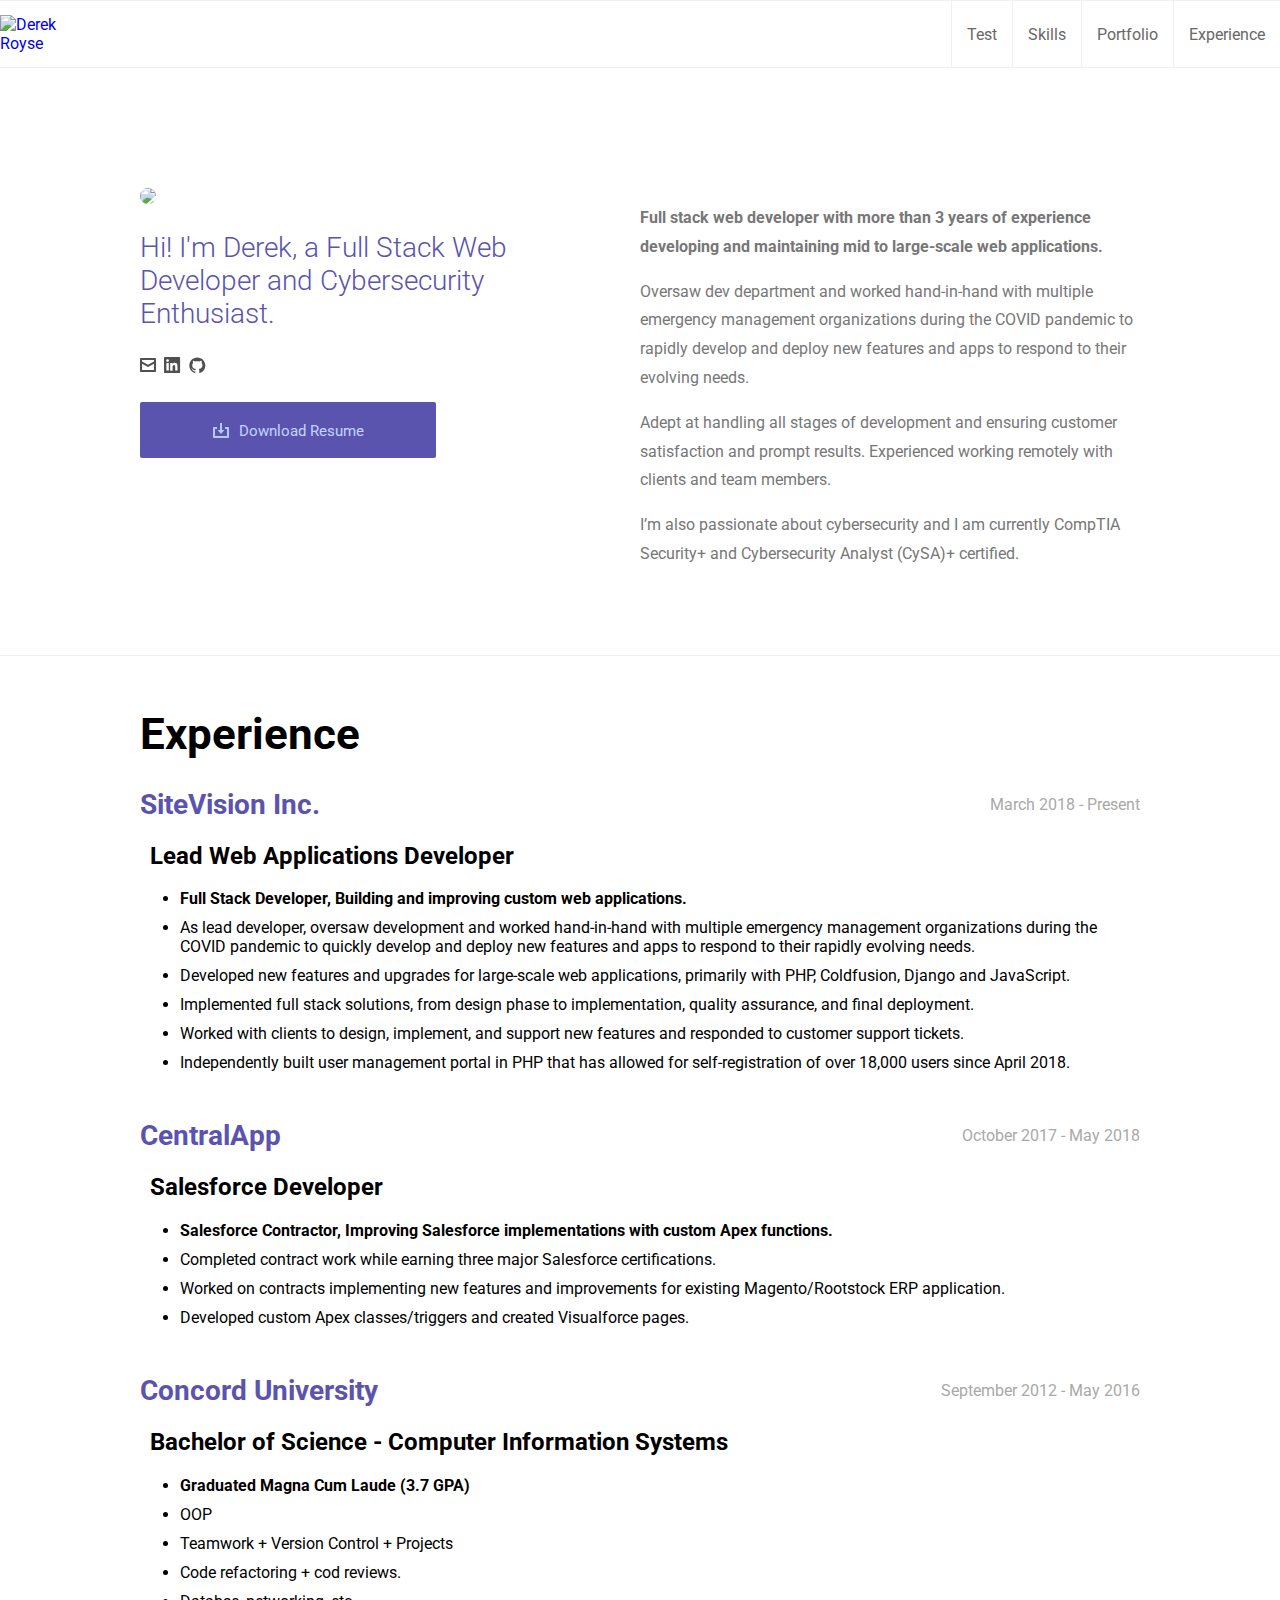
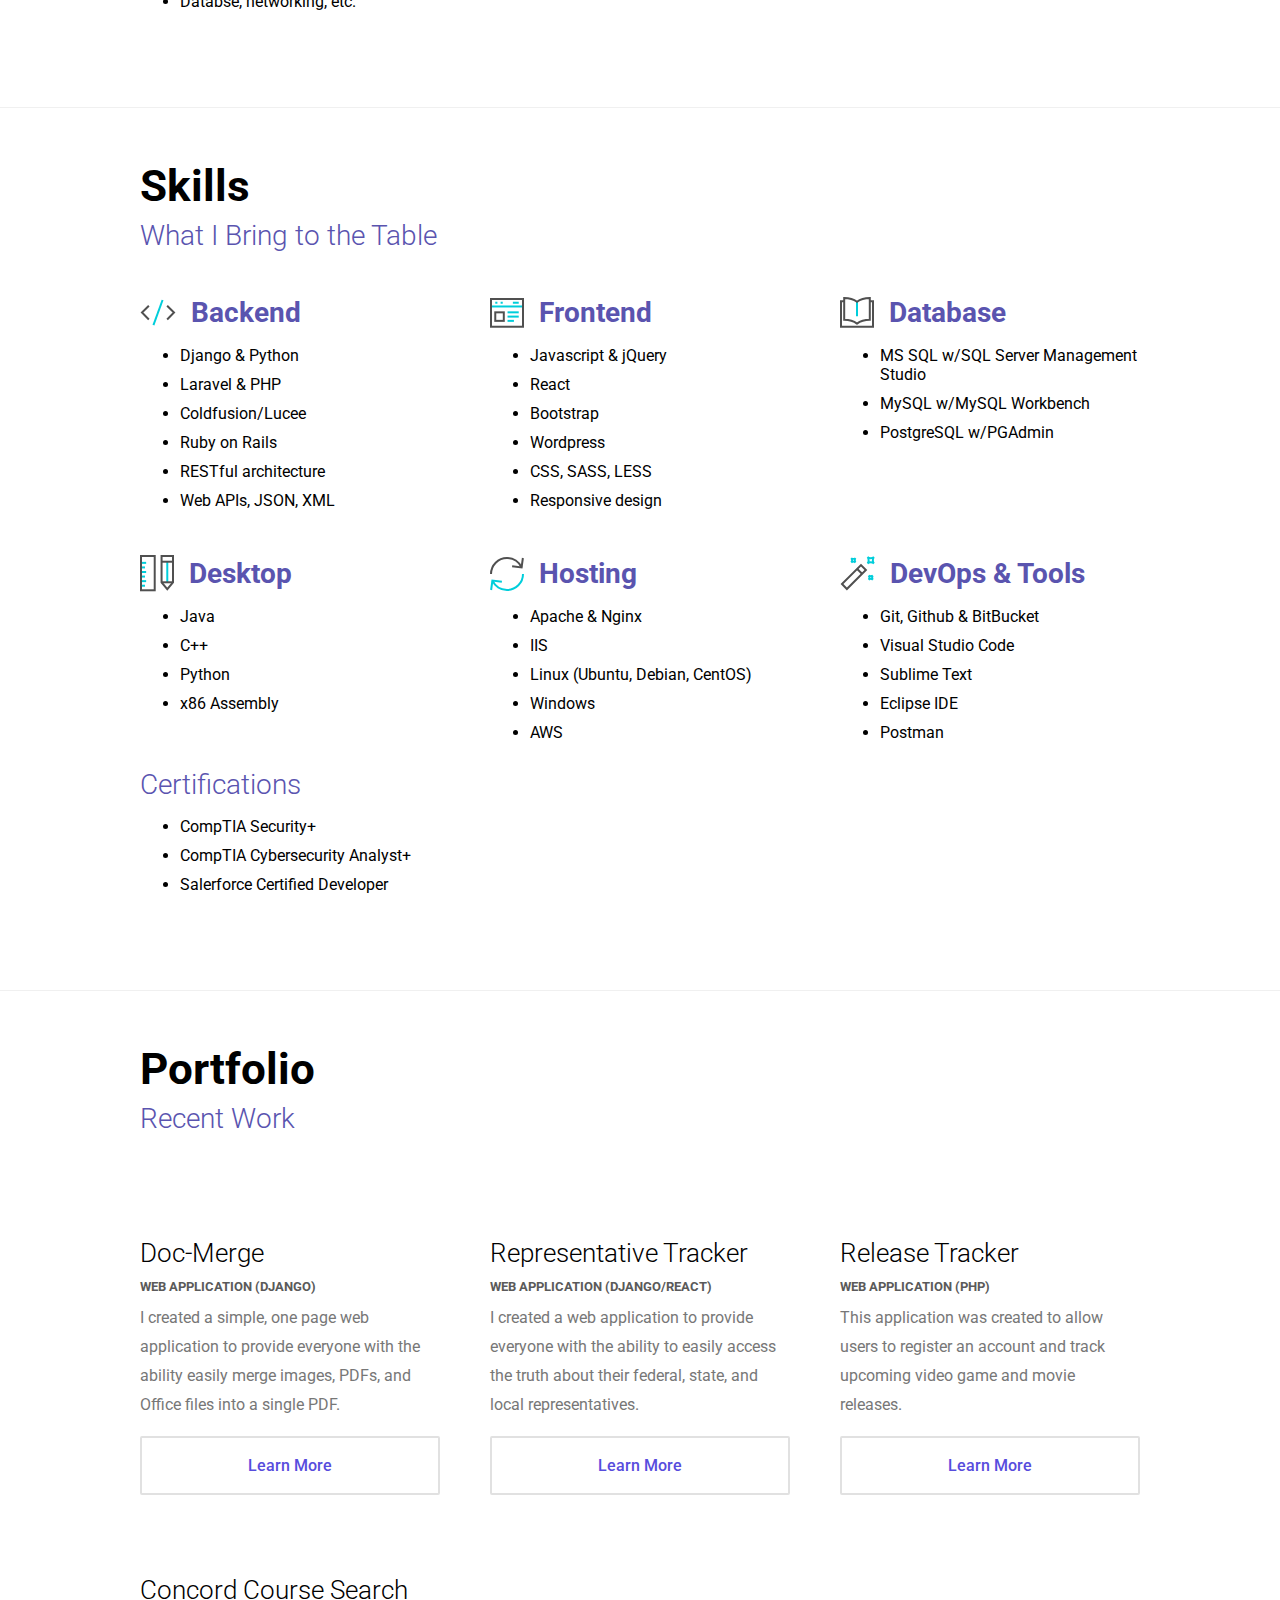
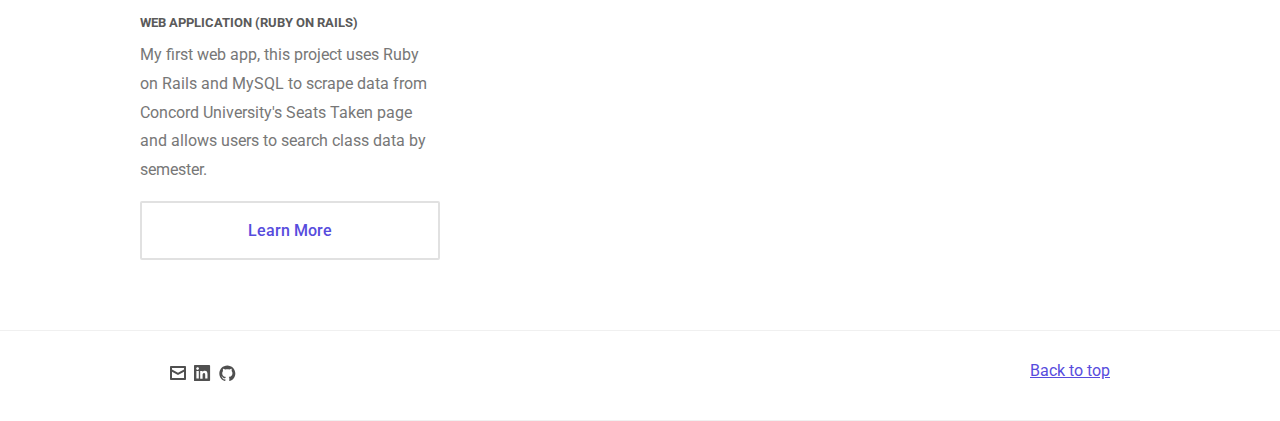
==== commit ccf7435f: "Update index.html" ====
--- a/docs/index.html
+++ b/docs/index.html
@@ -1,570 +1,570 @@
-<!DOCTYPE html>
-<html lang="en-us">
-    <head>
-	<meta name="generator" content="Hugo 0.57.2" />
-        <meta charset="UTF-8">
-<meta http-equiv="X-UA-Compatible" content="ie=edge">
-<title>Derek Royse</title>
-<meta name="viewport" content="width=device-width, initial-scale=1.0">
-<meta name="theme-color" content="#574CDD">
-<meta name="description" content="Portfolio of Derek Royse, Web Applications Developer">
-<meta property="og:description" content="Portfolio of Derek Royse, Web Applications Developer">
-<meta name="twitter:description" content="Portfolio of Derek Royse, Web Applications Developer">
-<meta property="og:image" content="https://derekroyse.github.io/HugoResume/img/portfolio.jpg">
-<meta name="twitter:image" content="https://derekroyse.github.io/HugoResume/img/portfolio.jpg">
-<link rel="icon" href="https://derekroyse.github.io/HugoResume/img/favicon.png" type="image/x-icon">
-<link rel="shortcut icon" href="https://derekroyse.github.io/HugoResume/img/favicon.png" type="image/x-icon">
-<link rel="stylesheet" href="css/final.css">
-<link rel="stylesheet" href="css/normalize.css">
-<link rel="stylesheet" href="https://fonts.googleapis.com/css?family=Roboto:300,400,700">
-    </head>
-    <body>
-        <div>
-            
-            <nav class="main-navigation stuckMenu">
-    <a href="https://derekroyse.github.io/HugoResume/">
-        <img class="logo" src="https://derekroyse.github.io/HugoResume/img/logo.png" alt="Derek Royse">
-    </a>
-    <div class="sub-navigation">
-        <a href="#" class="main-navigation-link" id="about" data-scroll-goto="0">About</a>
-        
-        
-        <a href="#" class="main-navigation-link" data-scroll-goto="1">Skills</a>
-        
-
-        
-        <a href="#" class="main-navigation-link" data-scroll-goto="2">Portfolio</a>
-        
-
-        
-        <a href="#" class="main-navigation-link" data-scroll-goto="3">Experience</a>
-        
-        
-    </div>
-</nav>
-
-            
-
-            
-            <section style="padding-top: 120px;" id="scroll-element" data-scroll-index="0">
-    <div class="hero">
-        <div class="hero-left">
-            <img src="https://derekroyse.github.io/HugoResume/img/avatar.jpg" style="max-width: 50%; border-radius: 50%; ">
-            <h2 class="subtitle">Hi! I&#39;m Derek, a Full Stack Web Developer and Cybersecurity Enthusiast.</h2>
-            <div class="icons">
-                
-                <a href="mailto:derekroyse@gmail.com">
-                    <svg width="16px" height="14px" viewBox="0 0 16 14" version="1.1" xmlns="http://www.w3.org/2000/svg" xlink="http://www.w3.org/1999/xlink">
-                        
-                        <title>ui-16px-1_email-84</title>
-                        <desc>Created with Sketch.</desc>
-                        <defs></defs>
-                        <g id="Portfolio" stroke="none" stroke-width="1" fill="none" fill-rule="evenodd">
-                            <g transform="translate(-94.000000, -336.000000)" id="Group" fill="#505050">
-                                <g transform="translate(94.000000, 335.000000)">
-                                    <g id="ui-16px-1_email-84" transform="translate(0.000000, 1.000000)">
-                                        <path d="M15,0 L1,0 C0.448,0 0,0.447 0,1 L0,13 C0,13.553 0.448,14 1,14 L15,14 C15.552,14 16,13.553 16,13 L16,1 C16,0.447 15.552,0 15,0 Z M14,12 L2,12 L2,5.723 L7.504,8.868 C7.812,9.044 8.189,9.044 8.496,8.868 L14,5.723 L14,12 Z M14,3.42 L8,6.849 L2,3.42 L2,2 L14,2 L14,3.42 Z" id="Shape"></path>
-                                    </g>
-                                </g>
-                            </g>
-                        </g>
-                    </svg>
-                </a>
-                
-                
-                
-                
-                
-                <a href="https://www.linkedin.com/in/DerekRoyse" target="blank">
-                    <svg width="17px" height="16px" viewBox="0 0 17 16" version="1.1" xmlns="http://www.w3.org/2000/svg" xlink="http://www.w3.org/1999/xlink">
-                        
-                        <title>social-16px_logo-linkedin</title>
-                        <desc>Created with Sketch.</desc>
-                        <defs></defs>
-                        <g id="Portfolio" stroke="none" stroke-width="1" fill="none" fill-rule="evenodd">
-                            <g transform="translate(-243.000000, -335.000000)" id="Group" fill="#505050">
-                                <g transform="translate(94.000000, 335.000000)">
-                                    <g id="social-16px_logo-linkedin" transform="translate(149.000000, 0.000000)">
-                                        <path d="M15.3,0 L0.7,0 C0.3,0 0,0.3 0,0.7 L0,15.4 C0,15.7 0.3,16 0.7,16 L15.4,16 C15.8,16 16.1,15.7 16.1,15.3 L16.1,0.7 C16,0.3 15.7,0 15.3,0 Z M4.7,13.6 L2.4,13.6 L2.4,6 L4.8,6 L4.8,13.6 L4.7,13.6 Z M3.6,5 C2.8,5 2.2,4.3 2.2,3.6 C2.2,2.8 2.8,2.2 3.6,2.2 C4.4,2.2 5,2.8 5,3.6 C4.9,4.3 4.3,5 3.6,5 Z M13.6,13.6 L11.2,13.6 L11.2,9.9 C11.2,9 11.2,7.9 10,7.9 C8.8,7.9 8.6,8.9 8.6,9.9 L8.6,13.7 L6.2,13.7 L6.2,6 L8.5,6 L8.5,7 L8.5,7 C8.8,6.4 9.6,5.8 10.7,5.8 C13.1,5.8 13.5,7.4 13.5,9.4 L13.5,13.6 L13.6,13.6 Z" id="Shape"></path>
-                                    </g>
-                                </g>
-                            </g>
-                        </g>
-                    </svg>
-                </a>
-                
-                
-                
-                <a href="https://github.com/DerekRoyse" target="blank">
-                  <svg width="17px" height="17px" viewBox="0 0 17 17" version="1.1" xmlns="http://www.w3.org/2000/svg" xmlns:xlink="http://www.w3.org/1999/xlink">
-                    <title>social-16px_logo-github</title>
-                      <g id="Portfolio" stroke="none" stroke-width="1" fill="none" fill-rule="evenodd">
-                          <g id="GitHub-Mark" transform="translate(-136.000000, -55.000000)" fill="#505050">
-                              <path d="M144.319263,55.455 C139.902185,55.455 136.32,59.0366937 136.32,63.4552456 C136.32,66.9897924 138.612029,69.9880428 141.791009,71.0459021 C142.191267,71.1195692 142.337128,70.8725389 142.337128,70.6603777 C142.337128,70.4708077 142.330252,69.967416 142.326323,69.2999922 C140.101086,69.7832483 139.631581,68.2273994 139.631581,68.2273994 C139.267666,67.303123 138.743156,67.057075 138.743156,67.057075 C138.016799,66.5610499 138.798161,66.5708722 138.798161,66.5708722 C139.601132,66.6273503 140.02349,67.3954524 140.02349,67.3954524 C140.737078,68.617835 141.896107,68.2647241 142.351861,68.0599296 C142.424546,67.5432777 142.631305,67.1906579 142.859673,66.9907746 C141.083314,66.7889268 139.215608,66.1023495 139.215608,63.0368165 C139.215608,62.163616 139.527465,61.4490452 140.039206,60.8901576 C139.956698,60.6878187 139.682166,59.8740429 140.117784,58.7729656 C140.117784,58.7729656 140.789137,58.5578577 142.317483,59.5931258 C142.95544,59.4153426 143.640053,59.326942 144.320246,59.3235043 C144.999947,59.326942 145.684069,59.4153426 146.323008,59.5931258 C147.850372,58.5578577 148.520743,58.7729656 148.520743,58.7729656 C148.957343,59.8740429 148.68281,60.6878187 148.600794,60.8901576 C149.113517,61.4490452 149.422919,62.163616 149.422919,63.0368165 C149.422919,66.1102073 147.552266,66.7864712 145.770505,66.9843901 C146.057315,67.2314204 146.313186,67.7195876 146.313186,68.4660808 C146.313186,69.5352357 146.303364,70.3981229 146.303364,70.6603777 C146.303364,70.8745034 146.447751,71.1234981 146.853411,71.045411 C150.029936,69.9850961 152.32,66.9888101 152.32,63.4552456 C152.32,59.0366937 148.737815,55.455 144.319263,55.455" id="Fill-4"></path>
-                          </g>
-                      </g>
-                  </svg>
-                </a>
-                
-                
-
-            </div>
-            
-            <a href="https://derekroyse.github.io/HugoResume/Derek%20Royse%20-%20Resume.pdf" target="blank" class="download-resume" onclick="ga('send', {hitType: 'event',eventCategory: 'CTA',eventAction: 'download'});">
-                <img style="position: relative;top: 1.8px;padding-right: 6px;" src="svg/dl-resume.svg">
-                Download Resume</a>
-            
-        </div>
-        <div class="hero-right">
-            
-                <p><strong>Full stack web developer with more than 3 years of experience developing and maintaining mid to large-scale web applications.</strong></p>
-            
-                <p>Oversaw dev department and worked hand-in-hand with multiple emergency management organizations during the COVID pandemic to rapidly develop and deploy new features and apps to respond to their evolving needs.</p>
-            
-                <p>Adept at handling all stages of development and ensuring customer satisfaction and prompt results. Experienced working remotely with clients and team members.</p>
-            
-                <p>I&rsquo;m also passionate about cybersecurity and I am currently CompTIA Security+ and Cybersecurity Analyst (CySA)+ certified.</p>
-            
-        </div>
-    </div>
-</section>
-
-             
-
-            
-            <style>
-    li {
-        padding-bottom:10px;
-    }
-
-    .experience-header h3{
-        margin-left:0px;
-    }
-
-    .right-aligned-date{
-        width:50%;
-        text-align:right;
-        color:darkgray;
-    }
-</style>
-
-<section data-scroll-index="3">
-    <div class="process">
-        <div class="header">
-            <h1 class="title">Experience</h1>
-            <h2 class="subtitle"></h2>
-        </div>
-        <div class="process-wrapper">
-            
-            <div class="process-item experience-header" style="width:100%;max-width:none" >
-                <figure class="item-header">
-                    <div style="width:50%;">
-                        <h3>SiteVision Inc.</h3>
-                    </div>
-                    <div class="right-aligned-date">
-                        March 2018 - Present
-                    </div>
-                </figure>
-                <div><h2 style="margin-left:10px">Lead Web Applications Developer</h2></div>
-                <p>
-                    <ul>
-                        <li><b>Full Stack Developer, Building and improving custom web applications.</b></li>
-                        <li>As lead developer, oversaw development and worked hand-in-hand with multiple emergency management organizations during the COVID pandemic to quickly develop and deploy new features and apps to respond to their rapidly evolving needs.</li>
-                        <li>Developed new features and upgrades for large-scale web applications, primarily with
-                            PHP, Coldfusion, Django and JavaScript.</li>
-                        <li>Implemented full stack solutions, from design phase to implementation, quality assurance,
-                            and final deployment.</li>
-                        <li>Worked with clients to design, implement, and support new features and responded to
-                            customer support tickets.</li>
-                        <li>Independently built user management portal in PHP that has allowed for self-registration of
-                            over 18,000 users since April 2018.</li>                        
-                    </ul>
-                </p>
-            </div>
-            
-            <div class="process-item experience-header" style="width:100%;max-width:none">
-                <figure class="item-header">
-                    <div style="width:50%;">
-                        <h3>CentralApp</h3>
-                    </div>
-                    <div class="right-aligned-date">
-                        October 2017 - May 2018
-                    </div>
-                </figure>
-                <div><h2 style="margin-left:10px">Salesforce Developer</h2></div>
-                <p>
-                    <ul>
-                        <li><b>Salesforce Contractor, Improving Salesforce implementations with custom Apex functions.</b></li>
-                        <li>Completed contract work while earning three major Salesforce certifications.</li>
-                        <li>Worked on contracts implementing new features and improvements for existing Magento/Rootstock ERP application.</li>
-                        <li>Developed custom Apex classes/triggers and created Visualforce pages.</li>
-                    </ul>
-                </p>
-            </div>
-            
-             <div class="process-item experience-header" style="width:100%;max-width:none">
-                <figure class="item-header">
-                    <div style="width:50%;">
-                        <h3>Concord University</h3>
-                    </div>
-                    <div class="right-aligned-date">
-                        September 2012 - May 2016
-                    </div>
-                </figure>
-                <div><h2 style="margin-left:10px">Bachelor of Science - Computer Information Systems</h2></div>
-                <p>
-                    <ul>
-                        <li><b>Graduated Magna Cum Laude (3.7 GPA)</b></li>
-                        <li>OOP</li>
-                        <li>Teamwork + Version Control + Projects</li>
-                        <li>Code refactoring + cod reviews.</li>
-                        <li>Databse, networking, etc.</li>
-                    </ul>
-                </p>
-            </div>           
-        </div>
-    </div>
-</section>
-            
-
-            
-            
-
-<style>
-    .process-item{
-        width:33%;
-    }
-</style>
-
-<section data-scroll-index="1">
-    <div class="process">
-        <div class="header">
-            <h1 class="title">Skills</h1>
-            <h2 class="subtitle">What I Bring to the Table</h2>
-        </div>       
-        <div class="process-wrapper">
-            
-            <div class="process-item">
-                <figure class="item-header">
-                    <img src="svg/closetag.svg">
-                    <h3>Backend</h3>
-                </figure>
-                <p>
-                    <ul>                                              
-                        <li>Django & Python</li>
-                        <li>Laravel & PHP</li>
-                        <li>Coldfusion/Lucee</li>
-                        <li>Ruby on Rails</li>
-                        <li>RESTful architecture</li>
-                        <li>Web APIs, JSON, XML</li>
-                    </ul>
-                </p>
-            </div>
-            
-            <div class="process-item">
-                <figure class="item-header">
-                    <img src="svg/ui.svg">
-                    <h3>Frontend</h3>
-                </figure>
-                <p>
-                    <ul>
-                        <li>Javascript & jQuery</li>
-                        <li>React</li>
-                        <li>Bootstrap</li>
-                        <li>Wordpress</li>
-                        <li>CSS, SASS, LESS</li>
-                        <li>Responsive design</li>
-                    </ul>
-                </p>
-            </div>
-            
-            <div class="process-item">
-                <figure class="item-header">
-                    <img src="svg/book.svg">
-                    <h3>Database</h3>
-                </figure>
-                <p>
-                    <ul>
-                        <li>MS SQL w/SQL Server Management Studio</li>
-                        <li>MySQL w/MySQL Workbench</li>
-                        <li>PostgreSQL w/PGAdmin</li>
-                    </ul>
-                </p>
-            </div>
-
-            
-            <div class="process-item">
-                <figure class="item-header">
-                    <img src="svg/rulerpencil.svg">
-                    <h3>Desktop</h3>
-                </figure>
-                <p>
-                    <ul>
-                        <li>Java</li>
-                        <li>C++</li>
-                        <li>Python</li>
-                        <li>x86 Assembly</li>
-                    </ul>
-                </p>
-            </div>
-            
-            <div class="process-item">
-                <figure class="item-header">
-                    <img src="svg/repeat.svg">
-                    <h3>Hosting</h3>
-                </figure>
-                <p>
-                    <ul>
-                        <li>Apache & Nginx</li>
-                        <li>IIS</li>
-                        <li>Linux (Ubuntu, Debian, CentOS)</li>
-                        <li>Windows</li>
-                        <li>AWS</li>
-                    </ul>
-                </p>
-            </div>
-            
-            <div class="process-item">
-                <figure class="item-header">
-                    <img src="svg/wand.svg">
-                    <h3>DevOps & Tools</h3>
-                </figure>
-                <p>
-                    <ul>
-                        <li>Git, Github & BitBucket</li>
-                        <li>Visual Studio Code</li>
-                        <li>Sublime Text</li>
-                        <li>Eclipse IDE</li>
-                        <li>Postman</li>
-                    </ul>
-                </p>
-            </div>
-        </div>
- 
-        <div class="header">
-            <h2 class="subtitle" style="margin:0px auto">Certifications</h2>
-        </div>       
-        <div class="process-wrapper">
-            
-            <div>
-                    <ul>
-                        <li>CompTIA Security+</li>                        
-                        <li>CompTIA Cybersecurity Analyst+</li>
-                        <li>Salerforce Certified Developer</li>
-                    </ul>
-            </div>
-        </div>
-    </div>
-</section>
-                      
-
-            
-
-             
-            <section data-scroll-index="2">
-    <div class="case-studies">
-        <div class="header">
-            <h1 class="title">Portfolio</h1>
-            <h2 class="subtitle">Recent Work</h2>
-        </div>
-        <div class="case-studies-wrapper">
-            
-            
-
-            
-            
-                                
-            
-
-             
-                <div class="case-study-item">
-                    
-                                    
-                    <a href="https://doc-merge.com/">
-                                        
-                        <img style="height:150px" src="https://derekroyse.github.io/HugoResume/img/docmerge.png" alt="">
-                    
-                    </a>
-                    
-                    <h4>Doc-Merge</h4>
-                    <h5>Web Application (Django)</h5>
-                    <p>I created a simple, one page web application to provide everyone with the ability easily merge images, PDFs, and Office files into a single PDF.</p>
-                    <a href="/HugoResume/docmerge/" class="read-more">Learn More</a>
-                </div>
-            
-            
-
-            
-            
-                
-            
-
-             
-                <div class="case-study-item">
-                    
-                                    
-                    <a href="http://reptracker.derekroyse.com">
-                                        
-                        <img style="height:150px" src="https://derekroyse.github.io/HugoResume/img/reptracker.png" alt="">
-                    
-                    </a>
-                    
-                    <h4>Representative Tracker</h4>
-                    <h5>Web Application (Django/React)</h5>
-                    <p>I created a web application to provide everyone with the ability to easily access the truth about their federal, state, and local representatives.</p>
-                    <a href="/HugoResume/reptracker/" class="read-more">Learn More</a>
-                </div>
-            
-            
-
-            
-            
-               
-            
-
-             
-                <div class="case-study-item">
-                    
-                                    
-                    <a href="https://release-tracker.herokuapp.com/">
-                                        
-                        <img style="height:150px" src="https://derekroyse.github.io/HugoResume/img/release.png" alt="">
-                    
-                    </a>
-                    
-                    <h4>Release Tracker</h4>
-                    <h5>Web Application (PHP)</h5>
-                    <p>This application was created to allow users to register an account and track upcoming video game and movie releases.</p>
-                    <a href="/HugoResume/release/" class="read-more">Learn More</a>
-                </div>
-            
-            
-
-            
-            
-                
-            
-
-             
-                <div class="case-study-item">
-                    
-                                    
-                    <a href="https://concordcoursesearch.herokuapp.com/">
-                                        
-                        <img style="height:150px" src="https://derekroyse.github.io/HugoResume/img/concord.png" alt="">
-                    
-                    </a>
-                    
-                    <h4>Concord Course Search</h4>
-                    <h5>Web Application (Ruby on Rails)</h5>
-                    <p>My first web app, this project uses Ruby on Rails and MySQL to scrape data from Concord University&#39;s Seats Taken page and allows users to search class data by semester.</p>
-                    <a href="/HugoResume/concord/" class="read-more">Learn More</a>
-                </div>
-            
-            
-        </div>
-    </div>
-</section>
-
-            
-
-            
-            <footer>
-    <div class="icons">
-        
-        <a href="mailto:derekroyse@gmail.com">
-            <svg width="16px" height="14px" viewBox="0 0 16 14" version="1.1" xmlns="http://www.w3.org/2000/svg" xlink="http://www.w3.org/1999/xlink">
-                
-                <title>ui-16px-1_email-84</title>
-                <desc>Created with Sketch.</desc>
-                <defs></defs>
-                <g id="Portfolio" stroke="none" stroke-width="1" fill="none" fill-rule="evenodd">
-                    <g transform="translate(-94.000000, -336.000000)" id="Group" fill="#505050">
-                        <g transform="translate(94.000000, 335.000000)">
-                            <g id="ui-16px-1_email-84" transform="translate(0.000000, 1.000000)">
-                                <path d="M15,0 L1,0 C0.448,0 0,0.447 0,1 L0,13 C0,13.553 0.448,14 1,14 L15,14 C15.552,14 16,13.553 16,13 L16,1 C16,0.447 15.552,0 15,0 Z M14,12 L2,12 L2,5.723 L7.504,8.868 C7.812,9.044 8.189,9.044 8.496,8.868 L14,5.723 L14,12 Z M14,3.42 L8,6.849 L2,3.42 L2,2 L14,2 L14,3.42 Z" id="Shape"></path>
-                            </g>
-                        </g>
-                    </g>
-                </g>
-            </svg>
-        </a>
-        
-        
-        
-        
-        
-        <a href="https://www.linkedin.com/in/DerekRoyse" target="blank">
-            <svg width="17px" height="16px" viewBox="0 0 17 16" version="1.1" xmlns="http://www.w3.org/2000/svg" xlink="http://www.w3.org/1999/xlink">
-                
-                <title>social-16px_logo-linkedin</title>
-                <desc>Created with Sketch.</desc>
-                <defs></defs>
-                <g id="Portfolio" stroke="none" stroke-width="1" fill="none" fill-rule="evenodd">
-                    <g transform="translate(-243.000000, -335.000000)" id="Group" fill="#505050">
-                        <g transform="translate(94.000000, 335.000000)">
-                            <g id="social-16px_logo-linkedin" transform="translate(149.000000, 0.000000)">
-                                <path d="M15.3,0 L0.7,0 C0.3,0 0,0.3 0,0.7 L0,15.4 C0,15.7 0.3,16 0.7,16 L15.4,16 C15.8,16 16.1,15.7 16.1,15.3 L16.1,0.7 C16,0.3 15.7,0 15.3,0 Z M4.7,13.6 L2.4,13.6 L2.4,6 L4.8,6 L4.8,13.6 L4.7,13.6 Z M3.6,5 C2.8,5 2.2,4.3 2.2,3.6 C2.2,2.8 2.8,2.2 3.6,2.2 C4.4,2.2 5,2.8 5,3.6 C4.9,4.3 4.3,5 3.6,5 Z M13.6,13.6 L11.2,13.6 L11.2,9.9 C11.2,9 11.2,7.9 10,7.9 C8.8,7.9 8.6,8.9 8.6,9.9 L8.6,13.7 L6.2,13.7 L6.2,6 L8.5,6 L8.5,7 L8.5,7 C8.8,6.4 9.6,5.8 10.7,5.8 C13.1,5.8 13.5,7.4 13.5,9.4 L13.5,13.6 L13.6,13.6 Z" id="Shape"></path>
-                            </g>
-                        </g>
-                    </g>
-                </g>
-            </svg>
-        </a>
-        
-        
-        
-        <a href="https://github.com/DerekRoyse" target="blank">
-          <svg width="17px" height="17px" viewBox="0 0 17 17" version="1.1" xmlns="http://www.w3.org/2000/svg" xmlns:xlink="http://www.w3.org/1999/xlink">
-            <title>social-16px_logo-github</title>
-              <g id="Portfolio" stroke="none" stroke-width="1" fill="none" fill-rule="evenodd">
-                  <g id="GitHub-Mark" transform="translate(-136.000000, -55.000000)" fill="#505050">
-                      <path d="M144.319263,55.455 C139.902185,55.455 136.32,59.0366937 136.32,63.4552456 C136.32,66.9897924 138.612029,69.9880428 141.791009,71.0459021 C142.191267,71.1195692 142.337128,70.8725389 142.337128,70.6603777 C142.337128,70.4708077 142.330252,69.967416 142.326323,69.2999922 C140.101086,69.7832483 139.631581,68.2273994 139.631581,68.2273994 C139.267666,67.303123 138.743156,67.057075 138.743156,67.057075 C138.016799,66.5610499 138.798161,66.5708722 138.798161,66.5708722 C139.601132,66.6273503 140.02349,67.3954524 140.02349,67.3954524 C140.737078,68.617835 141.896107,68.2647241 142.351861,68.0599296 C142.424546,67.5432777 142.631305,67.1906579 142.859673,66.9907746 C141.083314,66.7889268 139.215608,66.1023495 139.215608,63.0368165 C139.215608,62.163616 139.527465,61.4490452 140.039206,60.8901576 C139.956698,60.6878187 139.682166,59.8740429 140.117784,58.7729656 C140.117784,58.7729656 140.789137,58.5578577 142.317483,59.5931258 C142.95544,59.4153426 143.640053,59.326942 144.320246,59.3235043 C144.999947,59.326942 145.684069,59.4153426 146.323008,59.5931258 C147.850372,58.5578577 148.520743,58.7729656 148.520743,58.7729656 C148.957343,59.8740429 148.68281,60.6878187 148.600794,60.8901576 C149.113517,61.4490452 149.422919,62.163616 149.422919,63.0368165 C149.422919,66.1102073 147.552266,66.7864712 145.770505,66.9843901 C146.057315,67.2314204 146.313186,67.7195876 146.313186,68.4660808 C146.313186,69.5352357 146.303364,70.3981229 146.303364,70.6603777 C146.303364,70.8745034 146.447751,71.1234981 146.853411,71.045411 C150.029936,69.9850961 152.32,66.9888101 152.32,63.4552456 C152.32,59.0366937 148.737815,55.455 144.319263,55.455" id="Fill-4"></path>
-                  </g>
-              </g>
-          </svg>
-        </a>
-        
-                        
-    </div>
-
-    <a href="#" style="color: #574cdd; text-decoration: underline;" data-scroll-goto="0">Back to top</a>
-</footer>
-            
-        </div>
-
-        
-<script type="application/javascript">
-var doNotTrack = false;
-if (!doNotTrack) {
-	(function(i,s,o,g,r,a,m){i['GoogleAnalyticsObject']=r;i[r]=i[r]||function(){
-	(i[r].q=i[r].q||[]).push(arguments)},i[r].l=1*new Date();a=s.createElement(o),
-	m=s.getElementsByTagName(o)[0];a.async=1;a.src=g;m.parentNode.insertBefore(a,m)
-	})(window,document,'script','https://www.google-analytics.com/analytics.js','ga');
-	ga('create', 'UA-XXXXXXXX-Y', 'auto');
-	
-	ga('send', 'pageview');
-}
-</script>
-
-<script src="https://derekroyse.github.io/HugoResume/js/jquery-1.js"></script>
-<script src="https://derekroyse.github.io/HugoResume/js/stickUp.js"></script>
-<script src="https://derekroyse.github.io/HugoResume/js/scrollIt.js" type="text/javascript"></script>
-<script type="text/javascript">
-    jQuery(function($) {
-        $(document).ready( function() {
-            $('.main-navigation').stickUp({
-
-            });
-        });
-    });
-    $(function(){
-        $.scrollIt({
-            topOffset: -70,         
-            easing: 'ease-in-out'
-        });
-    });
-</script>
-
-    </body>
-</html>+<!DOCTYPE html>
+<html lang="en-us">
+    <head>
+	<meta name="generator" content="Hugo 0.57.2" />
+        <meta charset="UTF-8">
+<meta http-equiv="X-UA-Compatible" content="ie=edge">
+<title>Derek Royse</title>
+<meta name="viewport" content="width=device-width, initial-scale=1.0">
+<meta name="theme-color" content="#574CDD">
+<meta name="description" content="Portfolio of Derek Royse, Web Applications Developer">
+<meta property="og:description" content="Portfolio of Derek Royse, Web Applications Developer">
+<meta name="twitter:description" content="Portfolio of Derek Royse, Web Applications Developer">
+<meta property="og:image" content="https://derekroyse.github.io/HugoResume/img/portfolio.jpg">
+<meta name="twitter:image" content="https://derekroyse.github.io/HugoResume/img/portfolio.jpg">
+<link rel="icon" href="https://derekroyse.github.io/HugoResume/img/favicon.png" type="image/x-icon">
+<link rel="shortcut icon" href="https://derekroyse.github.io/HugoResume/img/favicon.png" type="image/x-icon">
+<link rel="stylesheet" href="css/final.css">
+<link rel="stylesheet" href="css/normalize.css">
+<link rel="stylesheet" href="https://fonts.googleapis.com/css?family=Roboto:300,400,700">
+    </head>
+    <body>
+        <div>
+            
+            <nav class="main-navigation stuckMenu">
+    <a href="https://derekroyse.github.io/HugoResume/">
+        <img class="logo" src="https://derekroyse.github.io/HugoResume/img/logo.png" alt="Derek Royse">
+    </a>
+    <div class="sub-navigation">
+        <a href="#" class="main-navigation-link" id="about" data-scroll-goto="0">Test</a>
+        
+        
+        <a href="#" class="main-navigation-link" data-scroll-goto="1">Skills</a>
+        
+
+        
+        <a href="#" class="main-navigation-link" data-scroll-goto="2">Portfolio</a>
+        
+
+        
+        <a href="#" class="main-navigation-link" data-scroll-goto="3">Experience</a>
+        
+        
+    </div>
+</nav>
+
+            
+
+            
+            <section style="padding-top: 120px;" id="scroll-element" data-scroll-index="0">
+    <div class="hero">
+        <div class="hero-left">
+            <img src="https://derekroyse.github.io/HugoResume/img/avatar.jpg" style="max-width: 50%; border-radius: 50%; ">
+            <h2 class="subtitle">Hi! I&#39;m Derek, a Full Stack Web Developer and Cybersecurity Enthusiast.</h2>
+            <div class="icons">
+                
+                <a href="mailto:derekroyse@gmail.com">
+                    <svg width="16px" height="14px" viewBox="0 0 16 14" version="1.1" xmlns="http://www.w3.org/2000/svg" xlink="http://www.w3.org/1999/xlink">
+                        
+                        <title>ui-16px-1_email-84</title>
+                        <desc>Created with Sketch.</desc>
+                        <defs></defs>
+                        <g id="Portfolio" stroke="none" stroke-width="1" fill="none" fill-rule="evenodd">
+                            <g transform="translate(-94.000000, -336.000000)" id="Group" fill="#505050">
+                                <g transform="translate(94.000000, 335.000000)">
+                                    <g id="ui-16px-1_email-84" transform="translate(0.000000, 1.000000)">
+                                        <path d="M15,0 L1,0 C0.448,0 0,0.447 0,1 L0,13 C0,13.553 0.448,14 1,14 L15,14 C15.552,14 16,13.553 16,13 L16,1 C16,0.447 15.552,0 15,0 Z M14,12 L2,12 L2,5.723 L7.504,8.868 C7.812,9.044 8.189,9.044 8.496,8.868 L14,5.723 L14,12 Z M14,3.42 L8,6.849 L2,3.42 L2,2 L14,2 L14,3.42 Z" id="Shape"></path>
+                                    </g>
+                                </g>
+                            </g>
+                        </g>
+                    </svg>
+                </a>
+                
+                
+                
+                
+                
+                <a href="https://www.linkedin.com/in/DerekRoyse" target="blank">
+                    <svg width="17px" height="16px" viewBox="0 0 17 16" version="1.1" xmlns="http://www.w3.org/2000/svg" xlink="http://www.w3.org/1999/xlink">
+                        
+                        <title>social-16px_logo-linkedin</title>
+                        <desc>Created with Sketch.</desc>
+                        <defs></defs>
+                        <g id="Portfolio" stroke="none" stroke-width="1" fill="none" fill-rule="evenodd">
+                            <g transform="translate(-243.000000, -335.000000)" id="Group" fill="#505050">
+                                <g transform="translate(94.000000, 335.000000)">
+                                    <g id="social-16px_logo-linkedin" transform="translate(149.000000, 0.000000)">
+                                        <path d="M15.3,0 L0.7,0 C0.3,0 0,0.3 0,0.7 L0,15.4 C0,15.7 0.3,16 0.7,16 L15.4,16 C15.8,16 16.1,15.7 16.1,15.3 L16.1,0.7 C16,0.3 15.7,0 15.3,0 Z M4.7,13.6 L2.4,13.6 L2.4,6 L4.8,6 L4.8,13.6 L4.7,13.6 Z M3.6,5 C2.8,5 2.2,4.3 2.2,3.6 C2.2,2.8 2.8,2.2 3.6,2.2 C4.4,2.2 5,2.8 5,3.6 C4.9,4.3 4.3,5 3.6,5 Z M13.6,13.6 L11.2,13.6 L11.2,9.9 C11.2,9 11.2,7.9 10,7.9 C8.8,7.9 8.6,8.9 8.6,9.9 L8.6,13.7 L6.2,13.7 L6.2,6 L8.5,6 L8.5,7 L8.5,7 C8.8,6.4 9.6,5.8 10.7,5.8 C13.1,5.8 13.5,7.4 13.5,9.4 L13.5,13.6 L13.6,13.6 Z" id="Shape"></path>
+                                    </g>
+                                </g>
+                            </g>
+                        </g>
+                    </svg>
+                </a>
+                
+                
+                
+                <a href="https://github.com/DerekRoyse" target="blank">
+                  <svg width="17px" height="17px" viewBox="0 0 17 17" version="1.1" xmlns="http://www.w3.org/2000/svg" xmlns:xlink="http://www.w3.org/1999/xlink">
+                    <title>social-16px_logo-github</title>
+                      <g id="Portfolio" stroke="none" stroke-width="1" fill="none" fill-rule="evenodd">
+                          <g id="GitHub-Mark" transform="translate(-136.000000, -55.000000)" fill="#505050">
+                              <path d="M144.319263,55.455 C139.902185,55.455 136.32,59.0366937 136.32,63.4552456 C136.32,66.9897924 138.612029,69.9880428 141.791009,71.0459021 C142.191267,71.1195692 142.337128,70.8725389 142.337128,70.6603777 C142.337128,70.4708077 142.330252,69.967416 142.326323,69.2999922 C140.101086,69.7832483 139.631581,68.2273994 139.631581,68.2273994 C139.267666,67.303123 138.743156,67.057075 138.743156,67.057075 C138.016799,66.5610499 138.798161,66.5708722 138.798161,66.5708722 C139.601132,66.6273503 140.02349,67.3954524 140.02349,67.3954524 C140.737078,68.617835 141.896107,68.2647241 142.351861,68.0599296 C142.424546,67.5432777 142.631305,67.1906579 142.859673,66.9907746 C141.083314,66.7889268 139.215608,66.1023495 139.215608,63.0368165 C139.215608,62.163616 139.527465,61.4490452 140.039206,60.8901576 C139.956698,60.6878187 139.682166,59.8740429 140.117784,58.7729656 C140.117784,58.7729656 140.789137,58.5578577 142.317483,59.5931258 C142.95544,59.4153426 143.640053,59.326942 144.320246,59.3235043 C144.999947,59.326942 145.684069,59.4153426 146.323008,59.5931258 C147.850372,58.5578577 148.520743,58.7729656 148.520743,58.7729656 C148.957343,59.8740429 148.68281,60.6878187 148.600794,60.8901576 C149.113517,61.4490452 149.422919,62.163616 149.422919,63.0368165 C149.422919,66.1102073 147.552266,66.7864712 145.770505,66.9843901 C146.057315,67.2314204 146.313186,67.7195876 146.313186,68.4660808 C146.313186,69.5352357 146.303364,70.3981229 146.303364,70.6603777 C146.303364,70.8745034 146.447751,71.1234981 146.853411,71.045411 C150.029936,69.9850961 152.32,66.9888101 152.32,63.4552456 C152.32,59.0366937 148.737815,55.455 144.319263,55.455" id="Fill-4"></path>
+                          </g>
+                      </g>
+                  </svg>
+                </a>
+                
+                
+
+            </div>
+            
+            <a href="https://derekroyse.github.io/HugoResume/Derek%20Royse%20-%20Resume.pdf" target="blank" class="download-resume" onclick="ga('send', {hitType: 'event',eventCategory: 'CTA',eventAction: 'download'});">
+                <img style="position: relative;top: 1.8px;padding-right: 6px;" src="svg/dl-resume.svg">
+                Download Resume</a>
+            
+        </div>
+        <div class="hero-right">
+            
+                <p><strong>Full stack web developer with more than 3 years of experience developing and maintaining mid to large-scale web applications.</strong></p>
+            
+                <p>Oversaw dev department and worked hand-in-hand with multiple emergency management organizations during the COVID pandemic to rapidly develop and deploy new features and apps to respond to their evolving needs.</p>
+            
+                <p>Adept at handling all stages of development and ensuring customer satisfaction and prompt results. Experienced working remotely with clients and team members.</p>
+            
+                <p>I&rsquo;m also passionate about cybersecurity and I am currently CompTIA Security+ and Cybersecurity Analyst (CySA)+ certified.</p>
+            
+        </div>
+    </div>
+</section>
+
+             
+
+            
+            <style>
+    li {
+        padding-bottom:10px;
+    }
+
+    .experience-header h3{
+        margin-left:0px;
+    }
+
+    .right-aligned-date{
+        width:50%;
+        text-align:right;
+        color:darkgray;
+    }
+</style>
+
+<section data-scroll-index="3">
+    <div class="process">
+        <div class="header">
+            <h1 class="title">Experience</h1>
+            <h2 class="subtitle"></h2>
+        </div>
+        <div class="process-wrapper">
+            
+            <div class="process-item experience-header" style="width:100%;max-width:none" >
+                <figure class="item-header">
+                    <div style="width:50%;">
+                        <h3>SiteVision Inc.</h3>
+                    </div>
+                    <div class="right-aligned-date">
+                        March 2018 - Present
+                    </div>
+                </figure>
+                <div><h2 style="margin-left:10px">Lead Web Applications Developer</h2></div>
+                <p>
+                    <ul>
+                        <li><b>Full Stack Developer, Building and improving custom web applications.</b></li>
+                        <li>As lead developer, oversaw development and worked hand-in-hand with multiple emergency management organizations during the COVID pandemic to quickly develop and deploy new features and apps to respond to their rapidly evolving needs.</li>
+                        <li>Developed new features and upgrades for large-scale web applications, primarily with
+                            PHP, Coldfusion, Django and JavaScript.</li>
+                        <li>Implemented full stack solutions, from design phase to implementation, quality assurance,
+                            and final deployment.</li>
+                        <li>Worked with clients to design, implement, and support new features and responded to
+                            customer support tickets.</li>
+                        <li>Independently built user management portal in PHP that has allowed for self-registration of
+                            over 18,000 users since April 2018.</li>                        
+                    </ul>
+                </p>
+            </div>
+            
+            <div class="process-item experience-header" style="width:100%;max-width:none">
+                <figure class="item-header">
+                    <div style="width:50%;">
+                        <h3>CentralApp</h3>
+                    </div>
+                    <div class="right-aligned-date">
+                        October 2017 - May 2018
+                    </div>
+                </figure>
+                <div><h2 style="margin-left:10px">Salesforce Developer</h2></div>
+                <p>
+                    <ul>
+                        <li><b>Salesforce Contractor, Improving Salesforce implementations with custom Apex functions.</b></li>
+                        <li>Completed contract work while earning three major Salesforce certifications.</li>
+                        <li>Worked on contracts implementing new features and improvements for existing Magento/Rootstock ERP application.</li>
+                        <li>Developed custom Apex classes/triggers and created Visualforce pages.</li>
+                    </ul>
+                </p>
+            </div>
+            
+             <div class="process-item experience-header" style="width:100%;max-width:none">
+                <figure class="item-header">
+                    <div style="width:50%;">
+                        <h3>Concord University</h3>
+                    </div>
+                    <div class="right-aligned-date">
+                        September 2012 - May 2016
+                    </div>
+                </figure>
+                <div><h2 style="margin-left:10px">Bachelor of Science - Computer Information Systems</h2></div>
+                <p>
+                    <ul>
+                        <li><b>Graduated Magna Cum Laude (3.7 GPA)</b></li>
+                        <li>OOP</li>
+                        <li>Teamwork + Version Control + Projects</li>
+                        <li>Code refactoring + cod reviews.</li>
+                        <li>Databse, networking, etc.</li>
+                    </ul>
+                </p>
+            </div>           
+        </div>
+    </div>
+</section>
+            
+
+            
+            
+
+<style>
+    .process-item{
+        width:33%;
+    }
+</style>
+
+<section data-scroll-index="1">
+    <div class="process">
+        <div class="header">
+            <h1 class="title">Skills</h1>
+            <h2 class="subtitle">What I Bring to the Table</h2>
+        </div>       
+        <div class="process-wrapper">
+            
+            <div class="process-item">
+                <figure class="item-header">
+                    <img src="svg/closetag.svg">
+                    <h3>Backend</h3>
+                </figure>
+                <p>
+                    <ul>                                              
+                        <li>Django & Python</li>
+                        <li>Laravel & PHP</li>
+                        <li>Coldfusion/Lucee</li>
+                        <li>Ruby on Rails</li>
+                        <li>RESTful architecture</li>
+                        <li>Web APIs, JSON, XML</li>
+                    </ul>
+                </p>
+            </div>
+            
+            <div class="process-item">
+                <figure class="item-header">
+                    <img src="svg/ui.svg">
+                    <h3>Frontend</h3>
+                </figure>
+                <p>
+                    <ul>
+                        <li>Javascript & jQuery</li>
+                        <li>React</li>
+                        <li>Bootstrap</li>
+                        <li>Wordpress</li>
+                        <li>CSS, SASS, LESS</li>
+                        <li>Responsive design</li>
+                    </ul>
+                </p>
+            </div>
+            
+            <div class="process-item">
+                <figure class="item-header">
+                    <img src="svg/book.svg">
+                    <h3>Database</h3>
+                </figure>
+                <p>
+                    <ul>
+                        <li>MS SQL w/SQL Server Management Studio</li>
+                        <li>MySQL w/MySQL Workbench</li>
+                        <li>PostgreSQL w/PGAdmin</li>
+                    </ul>
+                </p>
+            </div>
+
+            
+            <div class="process-item">
+                <figure class="item-header">
+                    <img src="svg/rulerpencil.svg">
+                    <h3>Desktop</h3>
+                </figure>
+                <p>
+                    <ul>
+                        <li>Java</li>
+                        <li>C++</li>
+                        <li>Python</li>
+                        <li>x86 Assembly</li>
+                    </ul>
+                </p>
+            </div>
+            
+            <div class="process-item">
+                <figure class="item-header">
+                    <img src="svg/repeat.svg">
+                    <h3>Hosting</h3>
+                </figure>
+                <p>
+                    <ul>
+                        <li>Apache & Nginx</li>
+                        <li>IIS</li>
+                        <li>Linux (Ubuntu, Debian, CentOS)</li>
+                        <li>Windows</li>
+                        <li>AWS</li>
+                    </ul>
+                </p>
+            </div>
+            
+            <div class="process-item">
+                <figure class="item-header">
+                    <img src="svg/wand.svg">
+                    <h3>DevOps & Tools</h3>
+                </figure>
+                <p>
+                    <ul>
+                        <li>Git, Github & BitBucket</li>
+                        <li>Visual Studio Code</li>
+                        <li>Sublime Text</li>
+                        <li>Eclipse IDE</li>
+                        <li>Postman</li>
+                    </ul>
+                </p>
+            </div>
+        </div>
+ 
+        <div class="header">
+            <h2 class="subtitle" style="margin:0px auto">Certifications</h2>
+        </div>       
+        <div class="process-wrapper">
+            
+            <div>
+                    <ul>
+                        <li>CompTIA Security+</li>                        
+                        <li>CompTIA Cybersecurity Analyst+</li>
+                        <li>Salerforce Certified Developer</li>
+                    </ul>
+            </div>
+        </div>
+    </div>
+</section>
+                      
+
+            
+
+             
+            <section data-scroll-index="2">
+    <div class="case-studies">
+        <div class="header">
+            <h1 class="title">Portfolio</h1>
+            <h2 class="subtitle">Recent Work</h2>
+        </div>
+        <div class="case-studies-wrapper">
+            
+            
+
+            
+            
+                                
+            
+
+             
+                <div class="case-study-item">
+                    
+                                    
+                    <a href="https://doc-merge.com/">
+                                        
+                        <img style="height:150px" src="https://derekroyse.github.io/HugoResume/img/docmerge.png" alt="">
+                    
+                    </a>
+                    
+                    <h4>Doc-Merge</h4>
+                    <h5>Web Application (Django)</h5>
+                    <p>I created a simple, one page web application to provide everyone with the ability easily merge images, PDFs, and Office files into a single PDF.</p>
+                    <a href="/HugoResume/docmerge/" class="read-more">Learn More</a>
+                </div>
+            
+            
+
+            
+            
+                
+            
+
+             
+                <div class="case-study-item">
+                    
+                                    
+                    <a href="http://reptracker.derekroyse.com">
+                                        
+                        <img style="height:150px" src="https://derekroyse.github.io/HugoResume/img/reptracker.png" alt="">
+                    
+                    </a>
+                    
+                    <h4>Representative Tracker</h4>
+                    <h5>Web Application (Django/React)</h5>
+                    <p>I created a web application to provide everyone with the ability to easily access the truth about their federal, state, and local representatives.</p>
+                    <a href="/HugoResume/reptracker/" class="read-more">Learn More</a>
+                </div>
+            
+            
+
+            
+            
+               
+            
+
+             
+                <div class="case-study-item">
+                    
+                                    
+                    <a href="https://release-tracker.herokuapp.com/">
+                                        
+                        <img style="height:150px" src="https://derekroyse.github.io/HugoResume/img/release.png" alt="">
+                    
+                    </a>
+                    
+                    <h4>Release Tracker</h4>
+                    <h5>Web Application (PHP)</h5>
+                    <p>This application was created to allow users to register an account and track upcoming video game and movie releases.</p>
+                    <a href="/HugoResume/release/" class="read-more">Learn More</a>
+                </div>
+            
+            
+
+            
+            
+                
+            
+
+             
+                <div class="case-study-item">
+                    
+                                    
+                    <a href="https://concordcoursesearch.herokuapp.com/">
+                                        
+                        <img style="height:150px" src="https://derekroyse.github.io/HugoResume/img/concord.png" alt="">
+                    
+                    </a>
+                    
+                    <h4>Concord Course Search</h4>
+                    <h5>Web Application (Ruby on Rails)</h5>
+                    <p>My first web app, this project uses Ruby on Rails and MySQL to scrape data from Concord University&#39;s Seats Taken page and allows users to search class data by semester.</p>
+                    <a href="/HugoResume/concord/" class="read-more">Learn More</a>
+                </div>
+            
+            
+        </div>
+    </div>
+</section>
+
+            
+
+            
+            <footer>
+    <div class="icons">
+        
+        <a href="mailto:derekroyse@gmail.com">
+            <svg width="16px" height="14px" viewBox="0 0 16 14" version="1.1" xmlns="http://www.w3.org/2000/svg" xlink="http://www.w3.org/1999/xlink">
+                
+                <title>ui-16px-1_email-84</title>
+                <desc>Created with Sketch.</desc>
+                <defs></defs>
+                <g id="Portfolio" stroke="none" stroke-width="1" fill="none" fill-rule="evenodd">
+                    <g transform="translate(-94.000000, -336.000000)" id="Group" fill="#505050">
+                        <g transform="translate(94.000000, 335.000000)">
+                            <g id="ui-16px-1_email-84" transform="translate(0.000000, 1.000000)">
+                                <path d="M15,0 L1,0 C0.448,0 0,0.447 0,1 L0,13 C0,13.553 0.448,14 1,14 L15,14 C15.552,14 16,13.553 16,13 L16,1 C16,0.447 15.552,0 15,0 Z M14,12 L2,12 L2,5.723 L7.504,8.868 C7.812,9.044 8.189,9.044 8.496,8.868 L14,5.723 L14,12 Z M14,3.42 L8,6.849 L2,3.42 L2,2 L14,2 L14,3.42 Z" id="Shape"></path>
+                            </g>
+                        </g>
+                    </g>
+                </g>
+            </svg>
+        </a>
+        
+        
+        
+        
+        
+        <a href="https://www.linkedin.com/in/DerekRoyse" target="blank">
+            <svg width="17px" height="16px" viewBox="0 0 17 16" version="1.1" xmlns="http://www.w3.org/2000/svg" xlink="http://www.w3.org/1999/xlink">
+                
+                <title>social-16px_logo-linkedin</title>
+                <desc>Created with Sketch.</desc>
+                <defs></defs>
+                <g id="Portfolio" stroke="none" stroke-width="1" fill="none" fill-rule="evenodd">
+                    <g transform="translate(-243.000000, -335.000000)" id="Group" fill="#505050">
+                        <g transform="translate(94.000000, 335.000000)">
+                            <g id="social-16px_logo-linkedin" transform="translate(149.000000, 0.000000)">
+                                <path d="M15.3,0 L0.7,0 C0.3,0 0,0.3 0,0.7 L0,15.4 C0,15.7 0.3,16 0.7,16 L15.4,16 C15.8,16 16.1,15.7 16.1,15.3 L16.1,0.7 C16,0.3 15.7,0 15.3,0 Z M4.7,13.6 L2.4,13.6 L2.4,6 L4.8,6 L4.8,13.6 L4.7,13.6 Z M3.6,5 C2.8,5 2.2,4.3 2.2,3.6 C2.2,2.8 2.8,2.2 3.6,2.2 C4.4,2.2 5,2.8 5,3.6 C4.9,4.3 4.3,5 3.6,5 Z M13.6,13.6 L11.2,13.6 L11.2,9.9 C11.2,9 11.2,7.9 10,7.9 C8.8,7.9 8.6,8.9 8.6,9.9 L8.6,13.7 L6.2,13.7 L6.2,6 L8.5,6 L8.5,7 L8.5,7 C8.8,6.4 9.6,5.8 10.7,5.8 C13.1,5.8 13.5,7.4 13.5,9.4 L13.5,13.6 L13.6,13.6 Z" id="Shape"></path>
+                            </g>
+                        </g>
+                    </g>
+                </g>
+            </svg>
+        </a>
+        
+        
+        
+        <a href="https://github.com/DerekRoyse" target="blank">
+          <svg width="17px" height="17px" viewBox="0 0 17 17" version="1.1" xmlns="http://www.w3.org/2000/svg" xmlns:xlink="http://www.w3.org/1999/xlink">
+            <title>social-16px_logo-github</title>
+              <g id="Portfolio" stroke="none" stroke-width="1" fill="none" fill-rule="evenodd">
+                  <g id="GitHub-Mark" transform="translate(-136.000000, -55.000000)" fill="#505050">
+                      <path d="M144.319263,55.455 C139.902185,55.455 136.32,59.0366937 136.32,63.4552456 C136.32,66.9897924 138.612029,69.9880428 141.791009,71.0459021 C142.191267,71.1195692 142.337128,70.8725389 142.337128,70.6603777 C142.337128,70.4708077 142.330252,69.967416 142.326323,69.2999922 C140.101086,69.7832483 139.631581,68.2273994 139.631581,68.2273994 C139.267666,67.303123 138.743156,67.057075 138.743156,67.057075 C138.016799,66.5610499 138.798161,66.5708722 138.798161,66.5708722 C139.601132,66.6273503 140.02349,67.3954524 140.02349,67.3954524 C140.737078,68.617835 141.896107,68.2647241 142.351861,68.0599296 C142.424546,67.5432777 142.631305,67.1906579 142.859673,66.9907746 C141.083314,66.7889268 139.215608,66.1023495 139.215608,63.0368165 C139.215608,62.163616 139.527465,61.4490452 140.039206,60.8901576 C139.956698,60.6878187 139.682166,59.8740429 140.117784,58.7729656 C140.117784,58.7729656 140.789137,58.5578577 142.317483,59.5931258 C142.95544,59.4153426 143.640053,59.326942 144.320246,59.3235043 C144.999947,59.326942 145.684069,59.4153426 146.323008,59.5931258 C147.850372,58.5578577 148.520743,58.7729656 148.520743,58.7729656 C148.957343,59.8740429 148.68281,60.6878187 148.600794,60.8901576 C149.113517,61.4490452 149.422919,62.163616 149.422919,63.0368165 C149.422919,66.1102073 147.552266,66.7864712 145.770505,66.9843901 C146.057315,67.2314204 146.313186,67.7195876 146.313186,68.4660808 C146.313186,69.5352357 146.303364,70.3981229 146.303364,70.6603777 C146.303364,70.8745034 146.447751,71.1234981 146.853411,71.045411 C150.029936,69.9850961 152.32,66.9888101 152.32,63.4552456 C152.32,59.0366937 148.737815,55.455 144.319263,55.455" id="Fill-4"></path>
+                  </g>
+              </g>
+          </svg>
+        </a>
+        
+                        
+    </div>
+
+    <a href="#" style="color: #574cdd; text-decoration: underline;" data-scroll-goto="0">Back to top</a>
+</footer>
+            
+        </div>
+
+        
+<script type="application/javascript">
+var doNotTrack = false;
+if (!doNotTrack) {
+	(function(i,s,o,g,r,a,m){i['GoogleAnalyticsObject']=r;i[r]=i[r]||function(){
+	(i[r].q=i[r].q||[]).push(arguments)},i[r].l=1*new Date();a=s.createElement(o),
+	m=s.getElementsByTagName(o)[0];a.async=1;a.src=g;m.parentNode.insertBefore(a,m)
+	})(window,document,'script','https://www.google-analytics.com/analytics.js','ga');
+	ga('create', 'UA-XXXXXXXX-Y', 'auto');
+	
+	ga('send', 'pageview');
+}
+</script>
+
+<script src="https://derekroyse.github.io/HugoResume/js/jquery-1.js"></script>
+<script src="https://derekroyse.github.io/HugoResume/js/stickUp.js"></script>
+<script src="https://derekroyse.github.io/HugoResume/js/scrollIt.js" type="text/javascript"></script>
+<script type="text/javascript">
+    jQuery(function($) {
+        $(document).ready( function() {
+            $('.main-navigation').stickUp({
+
+            });
+        });
+    });
+    $(function(){
+        $.scrollIt({
+            topOffset: -70,         
+            easing: 'ease-in-out'
+        });
+    });
+</script>
+
+    </body>
+</html>
--- a/docs/css/final.css
+++ b/docs/css/final.css
@@ -1,600 +1,600 @@
-* {
-  box-sizing: border-box;
-  text-rendering: optimizeLegibility;
-  -webkit-font-smoothing: antialiased;
-  -moz-osx-font-smoothing: grayscale;
-}
-
-body {
-  font-size: 16px;
-  font-family: Roboto;
-  margin: 0;
-  padding: 0;
-}
-
-a {
-  text-decoration: none;
-  -webkit-transition: 0.1s ease-in;
-  transition: 0.1s ease-in;
-}
-
-a:hover {
-  cursor: pointer;
-  opacity: 0.8;
-  -webkit-transform: translateY(-3px);
-          transform: translateY(-3px);
-
-}
-
-footer {
-  padding: 30px 30px 30px 30px;
-  max-width: 1000px;
-  margin: 0 auto;
-  display: flex !important;
-  justify-content: space-between;
-  border-bottom: 1px solid #F0F0F0;
-}
-
-.main-navigation {
-  z-index: 999;
-  width: 100%;
-  background: white;
-  height: 68px;
-  padding: 0;
-  margin: 0;
-  border-top: 1px solid #F0F0F0;
-  border-bottom: 1px solid #F0F0F0;
-  display: -webkit-box;
-  display: -ms-flexbox;
-  display: flex;
-  -webkit-box-align: center;
-      -ms-flex-align: center;
-          align-items: center;
-  -webkit-box-pack: justify;
-      -ms-flex-pack: justify;
-          justify-content: space-between;
-}
-
-.sub-navigation {
-  max-width: 445px;
-  height: inherit;
-  display: -webkit-box;
-  display: -ms-flexbox;
-  display: flex;
-}
-
-.main-navigation h5 {
-  position: absolute;
-  left: 90px;
-  top: 3px;
-  color: #777777;
-}
-
-@media all and (max-width: 400px) {
-  .main-navigation h5 {
-    top: 7px;
-    font-size: 12px;
-  }
-}
-
-.main-navigation-link {
-  color: #686868;
-  padding: 15px;
-  display: -webkit-box;
-  text-align: center !important;
-  display: -ms-flexbox;
-  display: flex;
-    -webkit-box-align: center;
-        -ms-flex-align: center;
-            align-items: center;
-    -webkit-box-pack: center;
-        -ms-flex-pack: center;
-            justify-content: center;
-  border-left: 1px solid #F0F0F0;
-}
-
-.icons a:first-child {
-  padding: 4px 4px 4px 0;
-}
-
-.icons a {
-  padding: 4px;
-}
-
-@media all and (max-width: 460px) {
-  .main-navigation-link {
-    font-size: 13px;
-    padding: 15px;
-  }
-  #about {
-    display: none;
-  }
-  #process-link {
-    display: none !important;
-  }
-}
-
-.logo:hover, .main-navigation-link:hover {
-  box-shadow: 0 2px 4px 0 rgba(0,0,0,0.12);
-}
-
-.logo {
-  width: 68px;
-  display: block;
-}
-
-section {
-  padding-top: 70px;
-  padding-bottom: 70px;
-  border-bottom: 1px solid #F0F0F0;
-  padding-left: 30px;
-  padding-right: 30px;
-}
-
-.hero {
-  display: -webkit-box;
-  display: -ms-flexbox;
-  display: flex;
-  margin: 0 auto;
-  -webkit-box-pack: justify;
-      -ms-flex-pack: justify;
-          justify-content: space-between;
-  -ms-flex-wrap: wrap;
-      flex-wrap: wrap;
-  max-width: 1000px;
-}
-
-.process {
-  max-width: 1000px;
-  display: -webkit-box;
-  display: -ms-flexbox;
-  display: flex;
-  margin: 0 auto;
-  -webkit-box-orient: vertical;
-  -webkit-box-direction: normal;
-      -ms-flex-direction: column;
-          flex-direction: column;
-}
-
-.case-studies {
-  max-width: 1000px;
-  display: -webkit-box;
-  display: -ms-flexbox;
-  display: flex;
-  margin: 0 auto;
-  -webkit-box-orient: vertical;
-  -webkit-box-direction: normal;
-      -ms-flex-direction: column;
-          flex-direction: column;
-}
-
-.hi {
-  font-size: 42px;
-  line-height: 0.4em;
-}
-
-.subtitle {
-  font-size: 28px;
-  color: #5A54AF;
-  font-weight: 300;
-}
-
-.hero-left {
-  width: 400px;
-}
-
-.hero-right {
-  width: 500px;
-}
-
-.hero-right p {
-  /* color: #929292; */
-  font-size: 16px;
-  color: #777777;
-  letter-spacing: 0;
-  /* line-height: 25px; */
-  line-height: 1.8em;
-}
-
-.hero-right em {
-  font-style: normal !important;
-}
-
-.hero-right p a {
-  color: #574cdd;
-  text-decoration: underline;
-}
-
-.icons {
-  width: 160px;
-  display: -webkit-box;
-  display: -ms-flexbox;
-  display: flex;
-  -webkit-box-pack: justify;
-      -ms-flex-pack: justify;
-          /*justify-content: space-between;*/
-}
-
-.download-resume {
-  /* Rectangle 3: */
-  display: inline-block;
-  margin-top: 20px;
-  background: #5A54AF;
-  /* Download Resume: */
-  font-family: Roboto;
-  font-size: 15px;
-  /*padding: 15px 50px;*/
-  color: #C3D5FF;
-  padding: 18px 0;
-  width: 296px;
-  text-align: center;
-  letter-spacing: 0;
-  border-radius: 2px;
-}
-
-.title {
-  /* My Process: */
-  font-family: Roboto;
-  font-weight: bold;
-  margin: 0;
-  font-size: 44px;
-  color: #000000;
-  letter-spacing: 0;
-  line-height: 0.4em;
-}
-
-.process-item {
-  max-width: 300px;
-  padding-top: 20px;
-}
-
-.process-item h3 {
-  margin-left: 15px;
-}
-
-.process-wrapper {
-  display: -webkit-box;
-  display: -ms-flexbox;
-  display: flex;
-  -ms-flex-wrap: wrap;
-      flex-wrap: wrap;
-  -webkit-box-pack: justify;
-      -ms-flex-pack: justify;
-          justify-content: space-between;
-}
-
-.item-header {
-  display: -webkit-box;
-  display: -ms-flexbox;
-  display: flex;
-    -webkit-box-align: center;
-        -ms-flex-align: center;
-            align-items: center;
-    -webkit-box-pack: start;
-        -ms-flex-pack: start;
-            justify-content: flex-start;
-  margin: 0;
-  height: 35px;
-}
-
-.process-item p {
-  /* I collaborate with s: */
-  font-size: 16px;
-  color: #777777;
-  letter-spacing: 0;
-  line-height: 1.8em;
-}
-
-.process-item h3 {
-  /* Discover: */
-  font-size: 28px;
-  color: #5A54AF;
-  letter-spacing: 0;
-}
-
-.case-studies-wrapper {
-  display: -webkit-box;
-  display: -ms-flexbox;
-  display: flex;
-  -ms-flex-wrap: wrap;
-      flex-wrap: wrap;
-  -webkit-box-align: stretch;
-      -ms-flex-align: stretch;
-          align-items: stretch;
-  -webkit-box-pack: justify;
-      -ms-flex-pack: justify;
-          justify-content: space-between;
-}
-
-.case-study-item {
-  max-width: 300px;
-  margin-top: 45px;
-}
-
-.case-study-item h4 {
-  font-size: 26px;
-  font-weight: 300;
-  margin: 0;
-  line-height: 2.4em;
-}
-
-.case-study-item h5 {
-  font-size: 13px;
-  font-weight: 700;
-  color: #5A5A5A;
-  margin: 0;
-  line-height: 0.3em;
-  text-transform: uppercase;
-}
-
-.case-study-item p {
-  font-size: 16px;
-  color: #777777;
-  letter-spacing: 0;
-  line-height: 1.8em;
-}
-
-.read-more {
-  display: inline-block;
-  width: 100%;
-  border: solid 2px #E1E1E1;
-  padding: 18px 0;
-  text-align: center;
-  color: #574CDD;
-  font-weight: 500;
-  -webkit-transition: 0.2s ease-out;
-  transition: 0.2s ease-out;
-  border-radius: 2px;
-}
-
-.main-case-study {
-  max-width: 1000px;
-  display: block;
-  margin: 0 auto;
-  margin-top: 30px;
-}
-
-.results-content {
-  max-width: 900px;
-  color: black;
-  text-align: center;
-  display: block;
-  margin: 0 auto;
-}
-
-.results-content img {
-  margin-top: 40px;
-  max-width: 70px;
-  border-radius: 100%;
-}
-
-.results-content h1 {
-  font-size: 24px;
-  line-height: 1.6em;
-  font-weight: 300;
-}
-
-.results-content h2 {
-  font-size: 25px;
-  line-height: 1em;
-  font-weight: 300;
-  margin: 0;
-  margin-top: 0.3em;
-
-}
-
-.results-content h3 {
-  margin: 0;
-  margin-top: 0.4em;
-  padding-bottom: 35px;
-}
-
-.results-content hr {
-  width: 30px;
-  border: 3px solid #5A54AF;
-}
-
-.main-case-study img {
-  max-width: 100%;
-}
-
-.main-case-study .title {
-  line-height: 1em;
-  margin-top: 20px;
-}
-
-.main-case-study .subtitle {
-  /* Mobile App Design: */
-  font-family: Roboto;
-  font-weight: bold;
-  font-size: 22px;
-  color: #5A54AF;
-  letter-spacing: 0;
-}
-
-.main-case-study .summary {
-  /* The objective of thi: */
-  font-family: Roboto;
-  font-weight: 300;
-  font-size: 24px;
-  color: #000000;
-  letter-spacing: 0;
-  line-height: 39px;
-}
-
-.case-study-item img {
-  max-width: 100%;
-}
-
-.case-details {
-  margin: 0;
-  padding: 0;
-  display: flex;
-  max-width: 700px;
-  list-style-type: none;
-  justify-content: space-between;
-  flex-wrap: wrap;
-}
-
-.case-links {
-  margin-top: 26px;
-  padding-bottom: 30px;
-  text-align:center;
-}
-
-.link-div {
-  display: inline-block;
-  padding: 15px 15px 15px 0;
-}
-
-.case-links img {
-  position: relative;
-  top: 2.9px;
-  padding-right: 8px;
-}
-
-.case-detail-link {
-  padding: 15px 30px;
-  /* border: 1px solid #fafafa; */
-  color: #593eda;
-  border-radius: 2px;
-  background: #f1f1f1;
-  margin-right: 1em;
-}
-
-@media all and (max-width: 981px) {
-  .hero-left {
-    margin: 0 auto;
-    text-align: center;
-  }
-  .hero-left .icons {
-    margin: 0 auto;
-    justify-content: center;
-  }
-}
-
-@media all and (max-width: 842px) {
-  .link-div {
-    display: block;
-  }
-  .case-detail-link {
-      display: block;
-      width: 100%;
-      padding:25px;
-      text-align: center;
-  }
-}
-
-.content-case-study {
-  max-width: 1000px;
-  display: block;
-  margin: 0 auto;
-}
-
-.content-case-study p {
-  /* Each member of our t: */
-  font-family: Roboto;
-  font-size: 19px;
-  color: #676767;
-  letter-spacing: 0;
-  line-height: 30px;
-}
-
-.content-case-study img {
-  max-width: 100%;
-  margin-top: 20px;
-}
-
-.content-case-study a {
-  color: #574cdd;
-  text-decoration: underline;
-}
-
-.content-case-study h1 {
-  margin: 0;
-  margin-top: 2.4em;
-}
-
-@media all and (max-width: 513px) {
-  .case-details {
-    justify-content: flex-start;
-  }
-  .download-resume {
-    display: block;
-    width: 100%;
-  }
-  .case-details-item {
-    padding-right: 25px !important;
-  }
-}
-
-.case-details-item {
-  padding-right: 20px;
-}
-
-.case-details-item strong {
-  font-weight: bold;
-}
-
-.case-details-item p {
-  line-height: 1.8em;
-  font-size: 16px;
-}
-
-@media all and (max-width:1040px) {
-  .case-study-item {
-    max-width: 48%;
-    margin-top: 40px;
-  }
-  .case-studies-wrapper {
-    margin-top: 0;
-  }
-}
-
-@media all and (max-width:980px) {
-  .hero-right {
-    width: 100%;
-    margin-top: 30px;
-  }
-  .process-item {
-    max-width: 45%;
-  }
-}
-
-@media all and (max-width: 728px) {
-  .case-study-item {
-    max-width: 100%;
-    margin-top: 40px;
-  }
-  .case-study-item:first-of-type {
-    margin-top: 13px;
-  }
-  .hi, .title {
-    font-size: 40px;
-  }
-  .process-item h3 {
-    font-size: 24px;
-  }
-  .subtitle {
-    font-size: 24px;
-  }
-  section {
-    padding-top: 60px !important;
-    padding-bottom: 60px !important;
-  }
-  #scroll-element {
-    padding-top: 100px !important;
-  }
-}
-
-@media all and (max-width:500px) {
-  .process-item {
-    max-width: 100%;
-  }
-}
-
-.active {
-  color: #574CDD !important;
-  transition: 0.2s ease-in-out;
-  border-bottom: 3px solid #574CDD;
+* {
+  box-sizing: border-box;
+  text-rendering: optimizeLegibility;
+  -webkit-font-smoothing: antialiased;
+  -moz-osx-font-smoothing: grayscale;
+}
+
+body {
+  font-size: 16px;
+  font-family: Roboto;
+  margin: 0;
+  padding: 0;
+}
+
+a {
+  text-decoration: none;
+  -webkit-transition: 0.1s ease-in;
+  transition: 0.1s ease-in;
+}
+
+a:hover {
+  cursor: pointer;
+  opacity: 0.8;
+  -webkit-transform: translateY(-3px);
+          transform: translateY(-3px);
+
+}
+
+footer {
+  padding: 30px 30px 30px 30px;
+  max-width: 1000px;
+  margin: 0 auto;
+  display: flex !important;
+  justify-content: space-between;
+  border-bottom: 1px solid #F0F0F0;
+}
+
+.main-navigation {
+  z-index: 999;
+  width: 100%;
+  background: white;
+  height: 68px;
+  padding: 0;
+  margin: 0;
+  border-top: 1px solid #F0F0F0;
+  border-bottom: 1px solid #F0F0F0;
+  display: -webkit-box;
+  display: -ms-flexbox;
+  display: flex;
+  -webkit-box-align: center;
+      -ms-flex-align: center;
+          align-items: center;
+  -webkit-box-pack: justify;
+      -ms-flex-pack: justify;
+          justify-content: space-between;
+}
+
+.sub-navigation {
+  max-width: 445px;
+  height: inherit;
+  display: -webkit-box;
+  display: -ms-flexbox;
+  display: flex;
+}
+
+.main-navigation h5 {
+  position: absolute;
+  left: 90px;
+  top: 3px;
+  color: #777777;
+}
+
+@media all and (max-width: 400px) {
+  .main-navigation h5 {
+    top: 7px;
+    font-size: 12px;
+  }
+}
+
+.main-navigation-link {
+  color: #686868;
+  padding: 15px;
+  display: -webkit-box;
+  text-align: center !important;
+  display: -ms-flexbox;
+  display: flex;
+    -webkit-box-align: center;
+        -ms-flex-align: center;
+            align-items: center;
+    -webkit-box-pack: center;
+        -ms-flex-pack: center;
+            justify-content: center;
+  border-left: 1px solid #F0F0F0;
+}
+
+.icons a:first-child {
+  padding: 4px 4px 4px 0;
+}
+
+.icons a {
+  padding: 4px;
+}
+
+@media all and (max-width: 460px) {
+  .main-navigation-link {
+    font-size: 13px;
+    padding: 15px;
+  }
+  #about {
+    display: none;
+  }
+  #process-link {
+    display: none !important;
+  }
+}
+
+.logo:hover, .main-navigation-link:hover {
+  box-shadow: 0 2px 4px 0 rgba(0,0,0,0.12);
+}
+
+.logo {
+  width: 68px;
+  display: block;
+}
+
+section {
+  padding-top: 70px;
+  padding-bottom: 70px;
+  border-bottom: 1px solid #F0F0F0;
+  padding-left: 30px;
+  padding-right: 30px;
+}
+
+.hero {
+  display: -webkit-box;
+  display: -ms-flexbox;
+  display: flex;
+  margin: 0 auto;
+  -webkit-box-pack: justify;
+      -ms-flex-pack: justify;
+          justify-content: space-between;
+  -ms-flex-wrap: wrap;
+      flex-wrap: wrap;
+  max-width: 1000px;
+}
+
+.process {
+  max-width: 1000px;
+  display: -webkit-box;
+  display: -ms-flexbox;
+  display: flex;
+  margin: 0 auto;
+  -webkit-box-orient: vertical;
+  -webkit-box-direction: normal;
+      -ms-flex-direction: column;
+          flex-direction: column;
+}
+
+.case-studies {
+  max-width: 1000px;
+  display: -webkit-box;
+  display: -ms-flexbox;
+  display: flex;
+  margin: 0 auto;
+  -webkit-box-orient: vertical;
+  -webkit-box-direction: normal;
+      -ms-flex-direction: column;
+          flex-direction: column;
+}
+
+.hi {
+  font-size: 42px;
+  line-height: 0.4em;
+}
+
+.subtitle {
+  font-size: 28px;
+  color: #5A54AF;
+  font-weight: 300;
+}
+
+.hero-left {
+  width: 400px;
+}
+
+.hero-right {
+  width: 500px;
+}
+
+.hero-right p {
+  /* color: #929292; */
+  font-size: 16px;
+  color: #777777;
+  letter-spacing: 0;
+  /* line-height: 25px; */
+  line-height: 1.8em;
+}
+
+.hero-right em {
+  font-style: normal !important;
+}
+
+.hero-right p a {
+  color: #574cdd;
+  text-decoration: underline;
+}
+
+.icons {
+  width: 160px;
+  display: -webkit-box;
+  display: -ms-flexbox;
+  display: flex;
+  -webkit-box-pack: justify;
+      -ms-flex-pack: justify;
+          /*justify-content: space-between;*/
+}
+
+.download-resume {
+  /* Rectangle 3: */
+  display: inline-block;
+  margin-top: 20px;
+  background: #5A54AF;
+  /* Download Resume: */
+  font-family: Roboto;
+  font-size: 15px;
+  /*padding: 15px 50px;*/
+  color: #C3D5FF;
+  padding: 18px 0;
+  width: 296px;
+  text-align: center;
+  letter-spacing: 0;
+  border-radius: 2px;
+}
+
+.title {
+  /* My Process: */
+  font-family: Roboto;
+  font-weight: bold;
+  margin: 0;
+  font-size: 44px;
+  color: #000000;
+  letter-spacing: 0;
+  line-height: 0.4em;
+}
+
+.process-item {
+  max-width: 300px;
+  padding-top: 20px;
+}
+
+.process-item h3 {
+  margin-left: 15px;
+}
+
+.process-wrapper {
+  display: -webkit-box;
+  display: -ms-flexbox;
+  display: flex;
+  -ms-flex-wrap: wrap;
+      flex-wrap: wrap;
+  -webkit-box-pack: justify;
+      -ms-flex-pack: justify;
+          justify-content: space-between;
+}
+
+.item-header {
+  display: -webkit-box;
+  display: -ms-flexbox;
+  display: flex;
+    -webkit-box-align: center;
+        -ms-flex-align: center;
+            align-items: center;
+    -webkit-box-pack: start;
+        -ms-flex-pack: start;
+            justify-content: flex-start;
+  margin: 0;
+  height: 35px;
+}
+
+.process-item p {
+  /* I collaborate with s: */
+  font-size: 16px;
+  color: #777777;
+  letter-spacing: 0;
+  line-height: 1.8em;
+}
+
+.process-item h3 {
+  /* Discover: */
+  font-size: 28px;
+  color: #5A54AF;
+  letter-spacing: 0;
+}
+
+.case-studies-wrapper {
+  display: -webkit-box;
+  display: -ms-flexbox;
+  display: flex;
+  -ms-flex-wrap: wrap;
+      flex-wrap: wrap;
+  -webkit-box-align: stretch;
+      -ms-flex-align: stretch;
+          align-items: stretch;
+  -webkit-box-pack: justify;
+      -ms-flex-pack: justify;
+          justify-content: space-between;
+}
+
+.case-study-item {
+  max-width: 300px;
+  margin-top: 45px;
+}
+
+.case-study-item h4 {
+  font-size: 26px;
+  font-weight: 300;
+  margin: 0;
+  line-height: 2.4em;
+}
+
+.case-study-item h5 {
+  font-size: 13px;
+  font-weight: 700;
+  color: #5A5A5A;
+  margin: 0;
+  line-height: 0.3em;
+  text-transform: uppercase;
+}
+
+.case-study-item p {
+  font-size: 16px;
+  color: #777777;
+  letter-spacing: 0;
+  line-height: 1.8em;
+}
+
+.read-more {
+  display: inline-block;
+  width: 100%;
+  border: solid 2px #E1E1E1;
+  padding: 18px 0;
+  text-align: center;
+  color: #574CDD;
+  font-weight: 500;
+  -webkit-transition: 0.2s ease-out;
+  transition: 0.2s ease-out;
+  border-radius: 2px;
+}
+
+.main-case-study {
+  max-width: 1000px;
+  display: block;
+  margin: 0 auto;
+  margin-top: 30px;
+}
+
+.results-content {
+  max-width: 900px;
+  color: black;
+  text-align: center;
+  display: block;
+  margin: 0 auto;
+}
+
+.results-content img {
+  margin-top: 40px;
+  max-width: 70px;
+  border-radius: 100%;
+}
+
+.results-content h1 {
+  font-size: 24px;
+  line-height: 1.6em;
+  font-weight: 300;
+}
+
+.results-content h2 {
+  font-size: 25px;
+  line-height: 1em;
+  font-weight: 300;
+  margin: 0;
+  margin-top: 0.3em;
+
+}
+
+.results-content h3 {
+  margin: 0;
+  margin-top: 0.4em;
+  padding-bottom: 35px;
+}
+
+.results-content hr {
+  width: 30px;
+  border: 3px solid #5A54AF;
+}
+
+.main-case-study img {
+  max-width: 100%;
+}
+
+.main-case-study .title {
+  line-height: 1em;
+  margin-top: 20px;
+}
+
+.main-case-study .subtitle {
+  /* Mobile App Design: */
+  font-family: Roboto;
+  font-weight: bold;
+  font-size: 22px;
+  color: #5A54AF;
+  letter-spacing: 0;
+}
+
+.main-case-study .summary {
+  /* The objective of thi: */
+  font-family: Roboto;
+  font-weight: 300;
+  font-size: 24px;
+  color: #000000;
+  letter-spacing: 0;
+  line-height: 39px;
+}
+
+.case-study-item img {
+  max-width: 100%;
+}
+
+.case-details {
+  margin: 0;
+  padding: 0;
+  display: flex;
+  max-width: 700px;
+  list-style-type: none;
+  justify-content: space-between;
+  flex-wrap: wrap;
+}
+
+.case-links {
+  margin-top: 26px;
+  padding-bottom: 30px;
+  text-align:center;
+}
+
+.link-div {
+  display: inline-block;
+  padding: 15px 15px 15px 0;
+}
+
+.case-links img {
+  position: relative;
+  top: 2.9px;
+  padding-right: 8px;
+}
+
+.case-detail-link {
+  padding: 15px 30px;
+  /* border: 1px solid #fafafa; */
+  color: #593eda;
+  border-radius: 2px;
+  background: #f1f1f1;
+  margin-right: 1em;
+}
+
+@media all and (max-width: 981px) {
+  .hero-left {
+    margin: 0 auto;
+    text-align: center;
+  }
+  .hero-left .icons {
+    margin: 0 auto;
+    justify-content: center;
+  }
+}
+
+@media all and (max-width: 842px) {
+  .link-div {
+    display: block;
+  }
+  .case-detail-link {
+      display: block;
+      width: 100%;
+      padding:25px;
+      text-align: center;
+  }
+}
+
+.content-case-study {
+  max-width: 1000px;
+  display: block;
+  margin: 0 auto;
+}
+
+.content-case-study p {
+  /* Each member of our t: */
+  font-family: Roboto;
+  font-size: 19px;
+  color: #676767;
+  letter-spacing: 0;
+  line-height: 30px;
+}
+
+.content-case-study img {
+  max-width: 100%;
+  margin-top: 20px;
+}
+
+.content-case-study a {
+  color: #574cdd;
+  text-decoration: underline;
+}
+
+.content-case-study h1 {
+  margin: 0;
+  margin-top: 2.4em;
+}
+
+@media all and (max-width: 513px) {
+  .case-details {
+    justify-content: flex-start;
+  }
+  .download-resume {
+    display: block;
+    width: 100%;
+  }
+  .case-details-item {
+    padding-right: 25px !important;
+  }
+}
+
+.case-details-item {
+  padding-right: 20px;
+}
+
+.case-details-item strong {
+  font-weight: bold;
+}
+
+.case-details-item p {
+  line-height: 1.8em;
+  font-size: 16px;
+}
+
+@media all and (max-width:1040px) {
+  .case-study-item {
+    max-width: 48%;
+    margin-top: 40px;
+  }
+  .case-studies-wrapper {
+    margin-top: 0;
+  }
+}
+
+@media all and (max-width:980px) {
+  .hero-right {
+    width: 100%;
+    margin-top: 30px;
+  }
+  .process-item {
+    max-width: 45%;
+  }
+}
+
+@media all and (max-width: 728px) {
+  .case-study-item {
+    max-width: 100%;
+    margin-top: 40px;
+  }
+  .case-study-item:first-of-type {
+    margin-top: 13px;
+  }
+  .hi, .title {
+    font-size: 40px;
+  }
+  .process-item h3 {
+    font-size: 24px;
+  }
+  .subtitle {
+    font-size: 24px;
+  }
+  section {
+    padding-top: 60px !important;
+    padding-bottom: 60px !important;
+  }
+  #scroll-element {
+    padding-top: 100px !important;
+  }
+}
+
+@media all and (max-width:500px) {
+  .process-item {
+    max-width: 100%;
+  }
+}
+
+.active {
+  color: #574CDD !important;
+  transition: 0.2s ease-in-out;
+  border-bottom: 3px solid #574CDD;
 }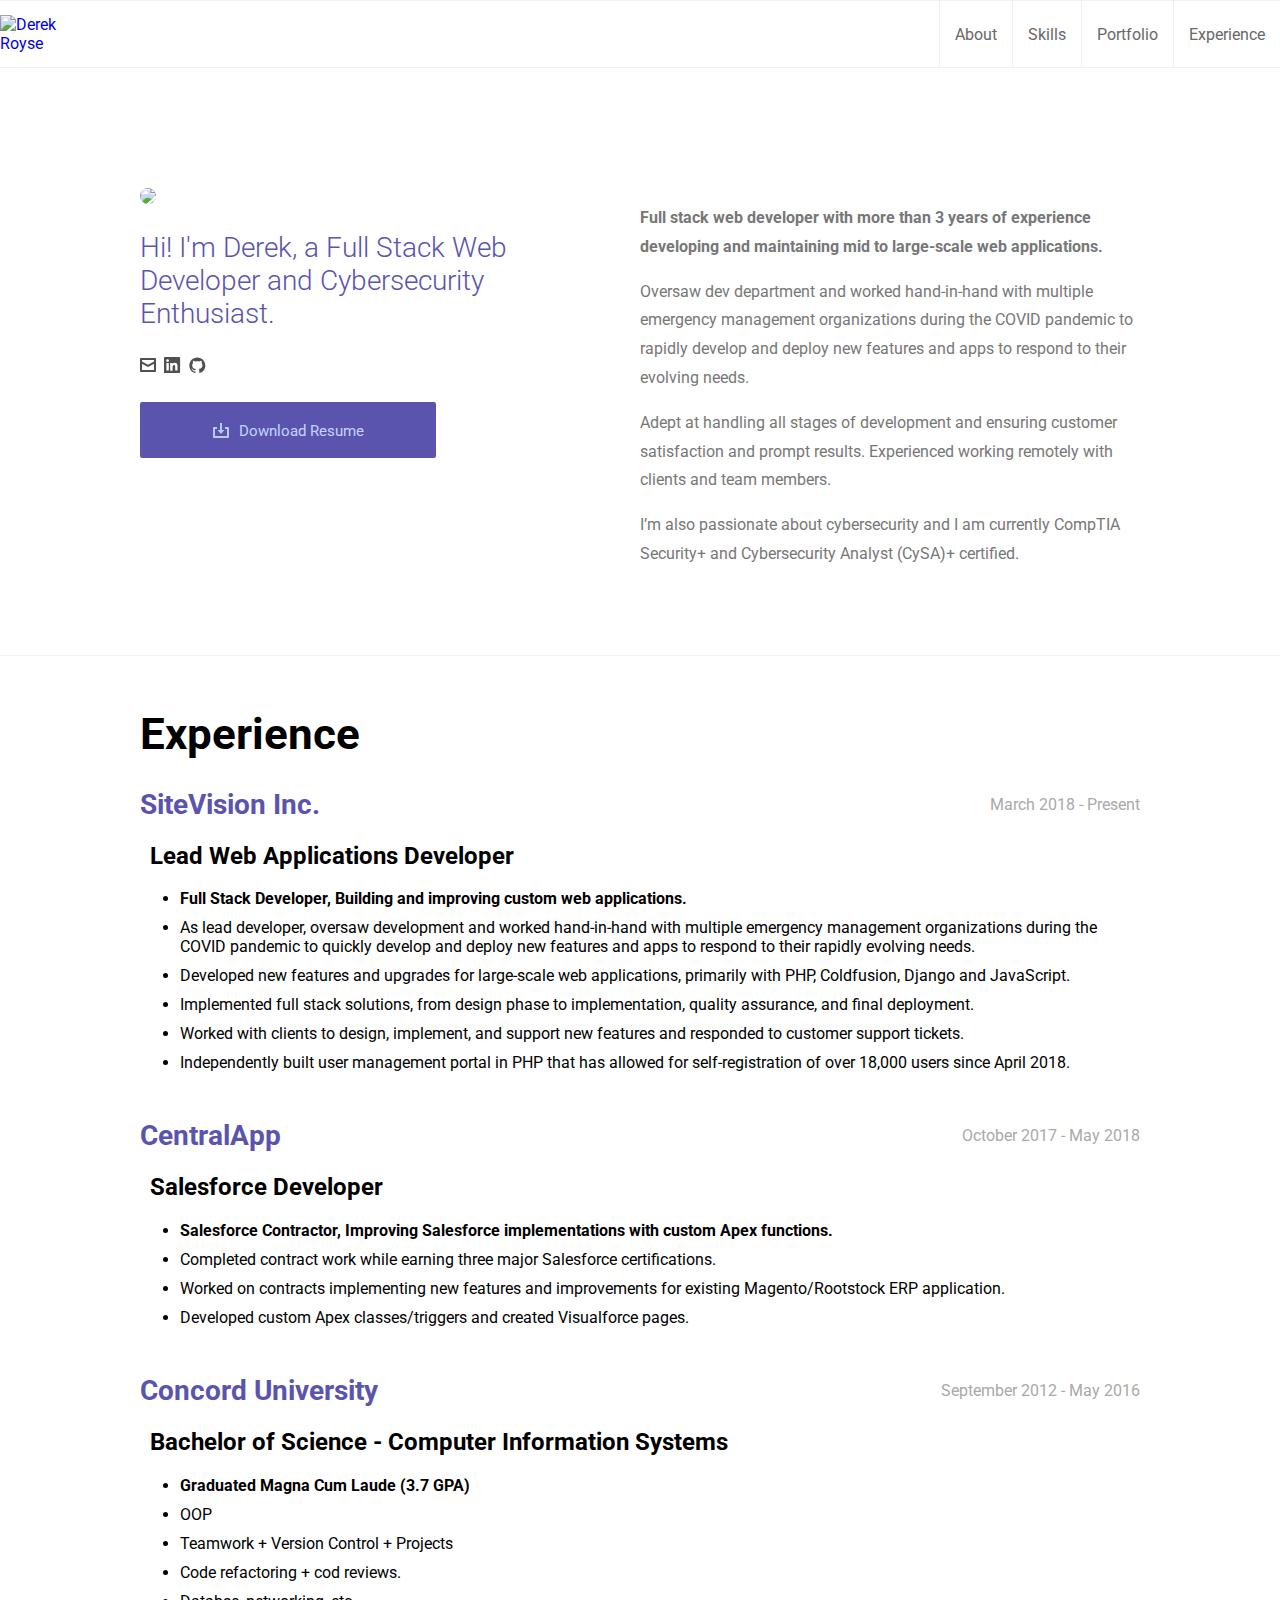
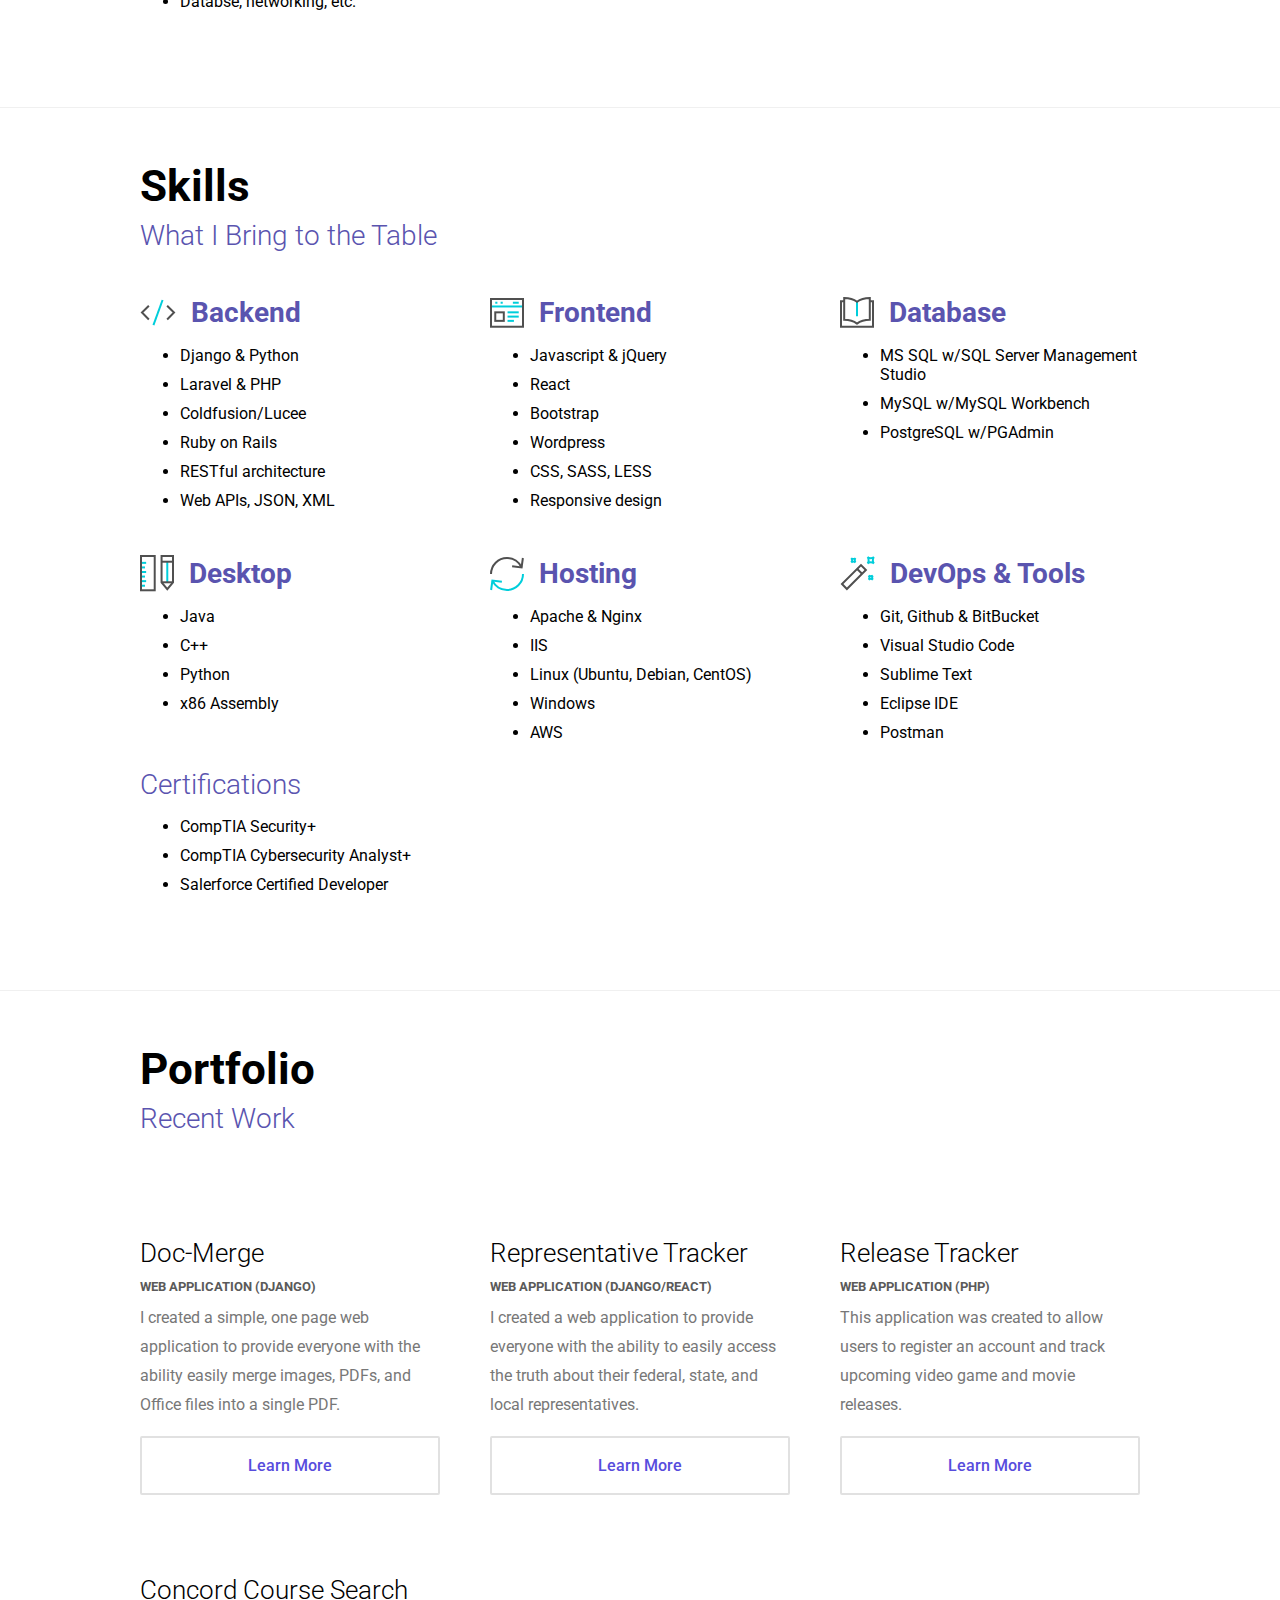
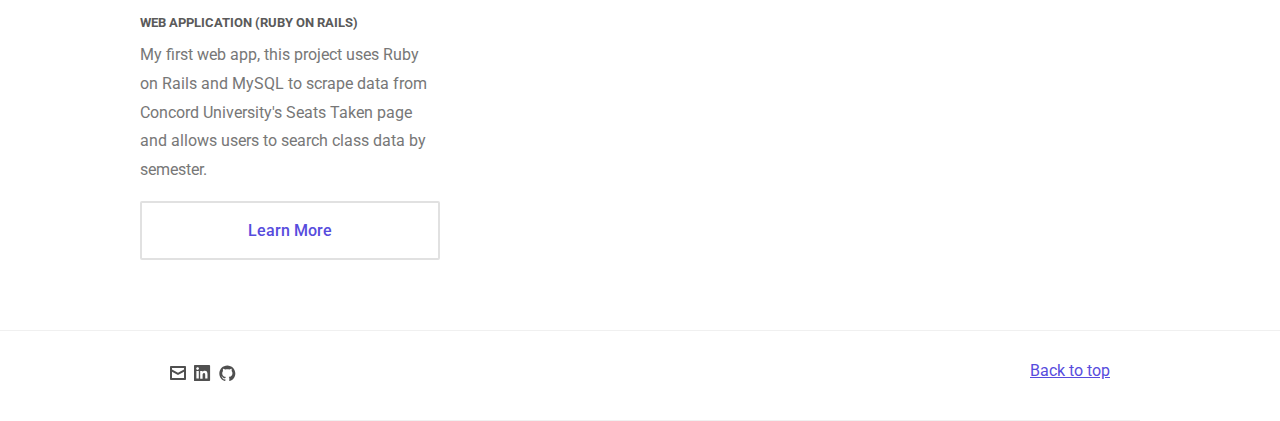
==== commit f1afbbc8: "Update index.html" ====
--- a/docs/index.html
+++ b/docs/index.html
@@ -26,7 +26,7 @@
         <img class="logo" src="https://derekroyse.github.io/HugoResume/img/logo.png" alt="Derek Royse">
     </a>
     <div class="sub-navigation">
-        <a href="#" class="main-navigation-link" id="about" data-scroll-goto="0">Test</a>
+        <a href="#" class="main-navigation-link" id="about" data-scroll-goto="0">About</a>
         
         
         <a href="#" class="main-navigation-link" data-scroll-goto="1">Skills</a>
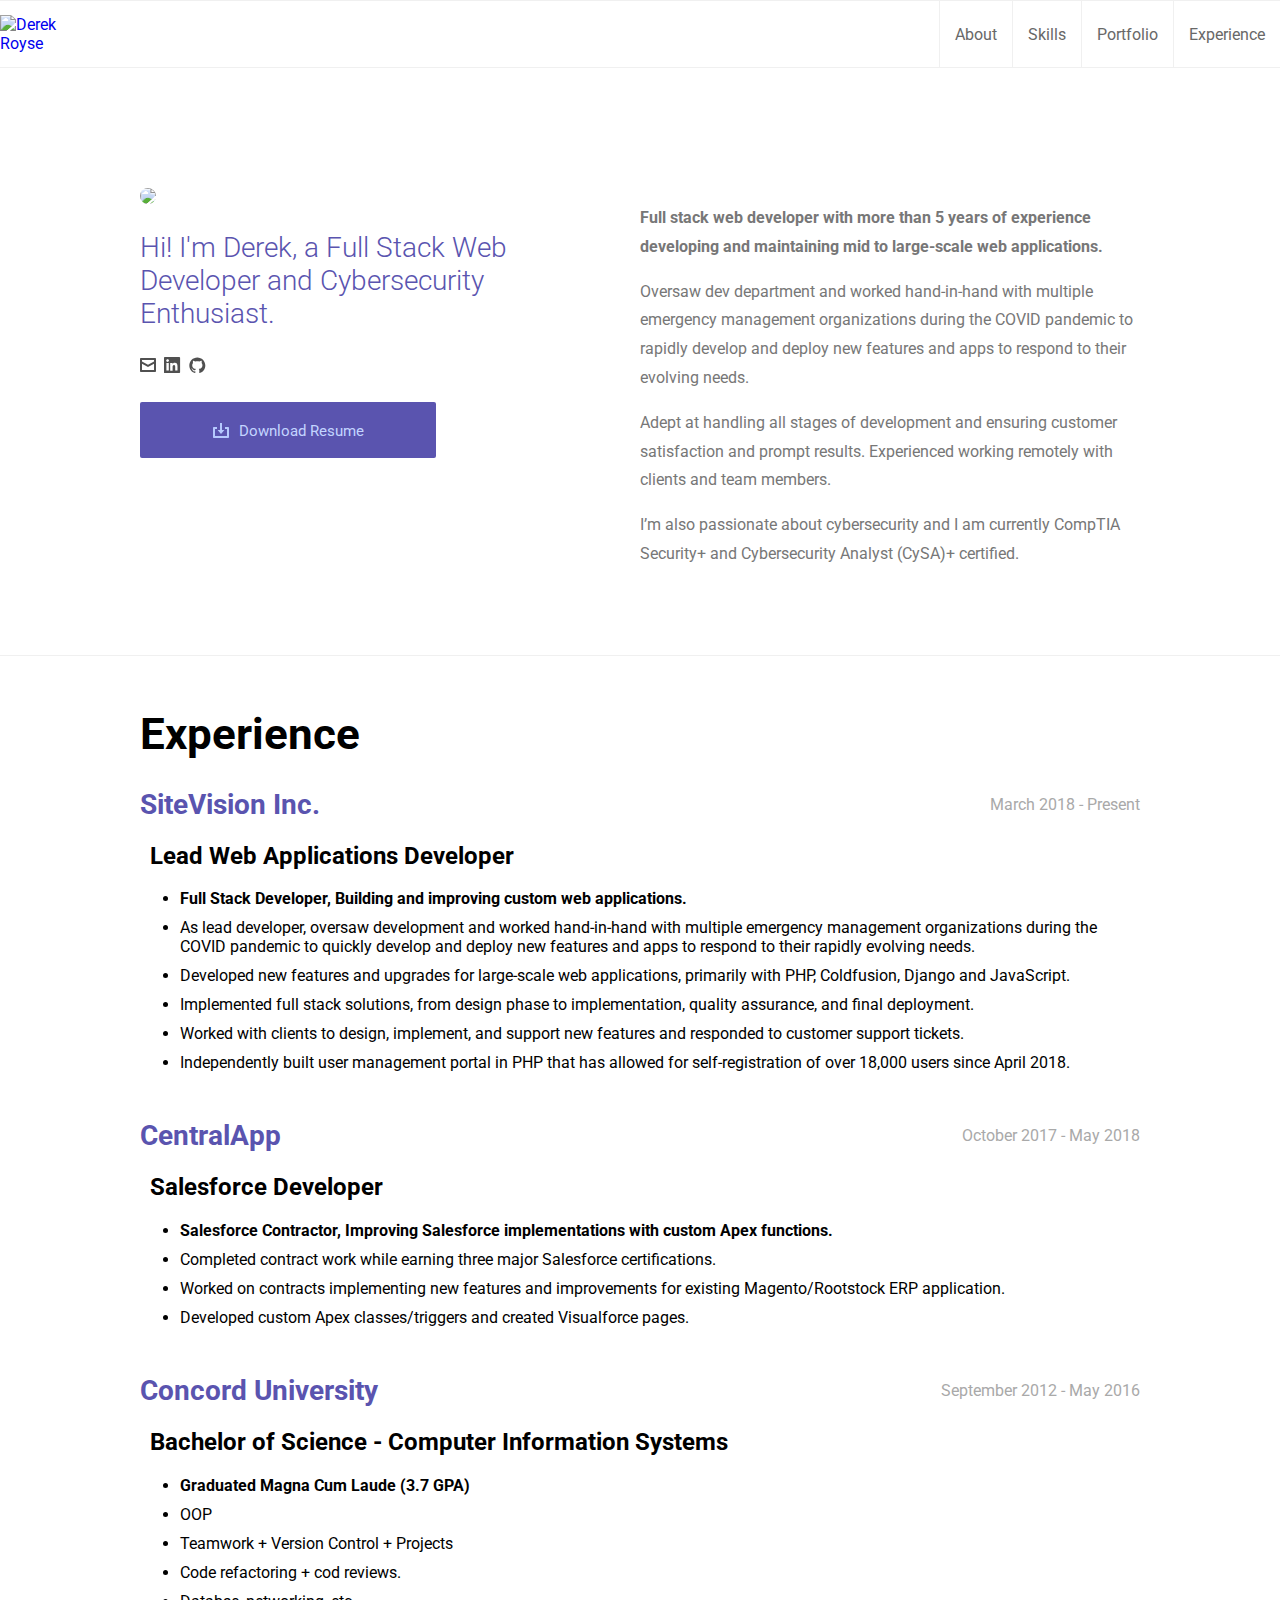
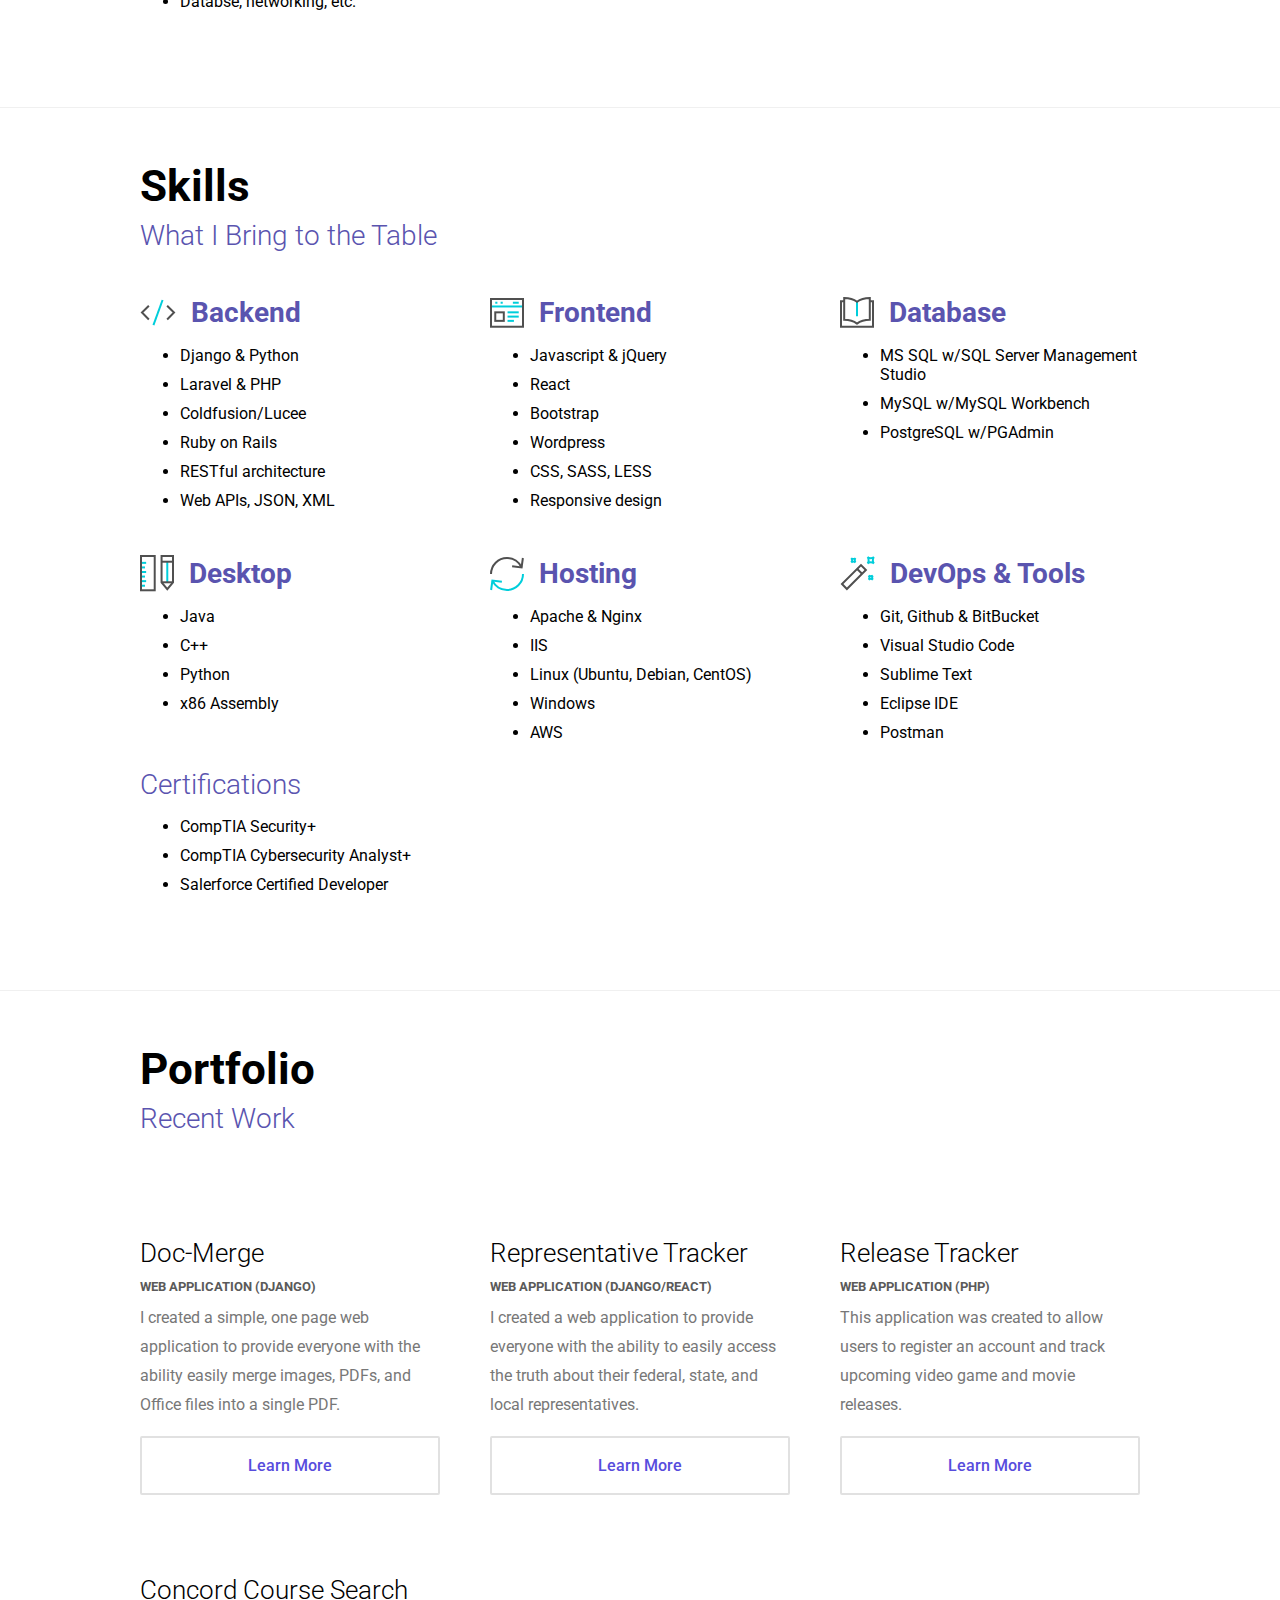
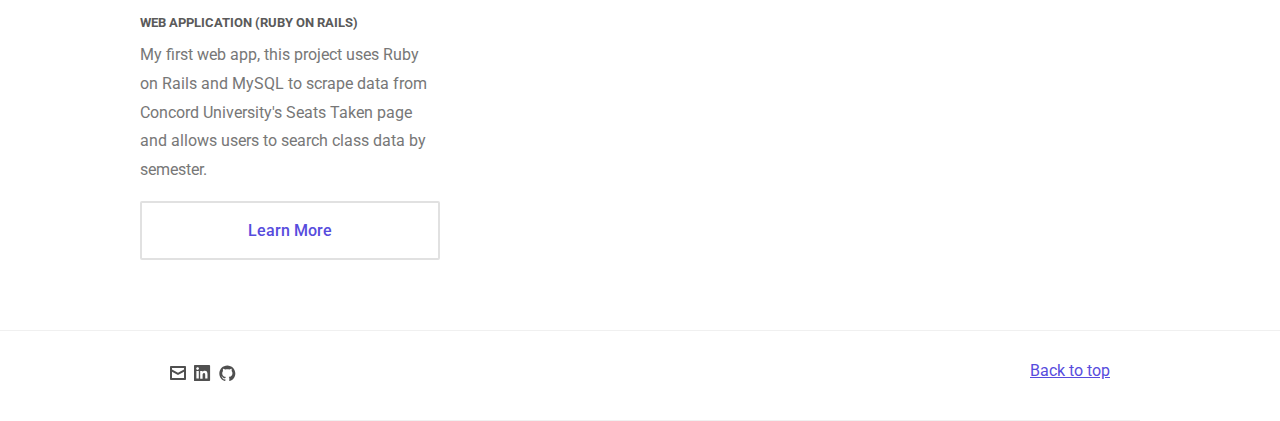
==== commit c1413d3a: "Forgot to build..." ====
--- a/docs/index.html
+++ b/docs/index.html
@@ -1,6 +1,6 @@
 <!DOCTYPE html>
 <html lang="en-us">
-    <head>
+    <head>
 	<meta name="generator" content="Hugo 0.57.2" />
         <meta charset="UTF-8">
 <meta http-equiv="X-UA-Compatible" content="ie=edge">
@@ -117,7 +117,7 @@
         </div>
         <div class="hero-right">
             
-                <p><strong>Full stack web developer with more than 3 years of experience developing and maintaining mid to large-scale web applications.</strong></p>
+                <p><strong>Full stack web developer with more than 5 years of experience developing and maintaining mid to large-scale web applications.</strong></p>
             
                 <p>Oversaw dev department and worked hand-in-hand with multiple emergency management organizations during the COVID pandemic to rapidly develop and deploy new features and apps to respond to their evolving needs.</p>
             
@@ -533,19 +533,19 @@
             
         </div>
 
-        
-<script type="application/javascript">
-var doNotTrack = false;
-if (!doNotTrack) {
-	(function(i,s,o,g,r,a,m){i['GoogleAnalyticsObject']=r;i[r]=i[r]||function(){
-	(i[r].q=i[r].q||[]).push(arguments)},i[r].l=1*new Date();a=s.createElement(o),
-	m=s.getElementsByTagName(o)[0];a.async=1;a.src=g;m.parentNode.insertBefore(a,m)
-	})(window,document,'script','https://www.google-analytics.com/analytics.js','ga');
-	ga('create', 'UA-XXXXXXXX-Y', 'auto');
-	
-	ga('send', 'pageview');
-}
-</script>
+        
+<script type="application/javascript">
+var doNotTrack = false;
+if (!doNotTrack) {
+	(function(i,s,o,g,r,a,m){i['GoogleAnalyticsObject']=r;i[r]=i[r]||function(){
+	(i[r].q=i[r].q||[]).push(arguments)},i[r].l=1*new Date();a=s.createElement(o),
+	m=s.getElementsByTagName(o)[0];a.async=1;a.src=g;m.parentNode.insertBefore(a,m)
+	})(window,document,'script','https://www.google-analytics.com/analytics.js','ga');
+	ga('create', 'UA-XXXXXXXX-Y', 'auto');
+	
+	ga('send', 'pageview');
+}
+</script>
 
 <script src="https://derekroyse.github.io/HugoResume/js/jquery-1.js"></script>
 <script src="https://derekroyse.github.io/HugoResume/js/stickUp.js"></script>
@@ -567,4 +567,4 @@
 </script>
 
     </body>
-</html>
+</html>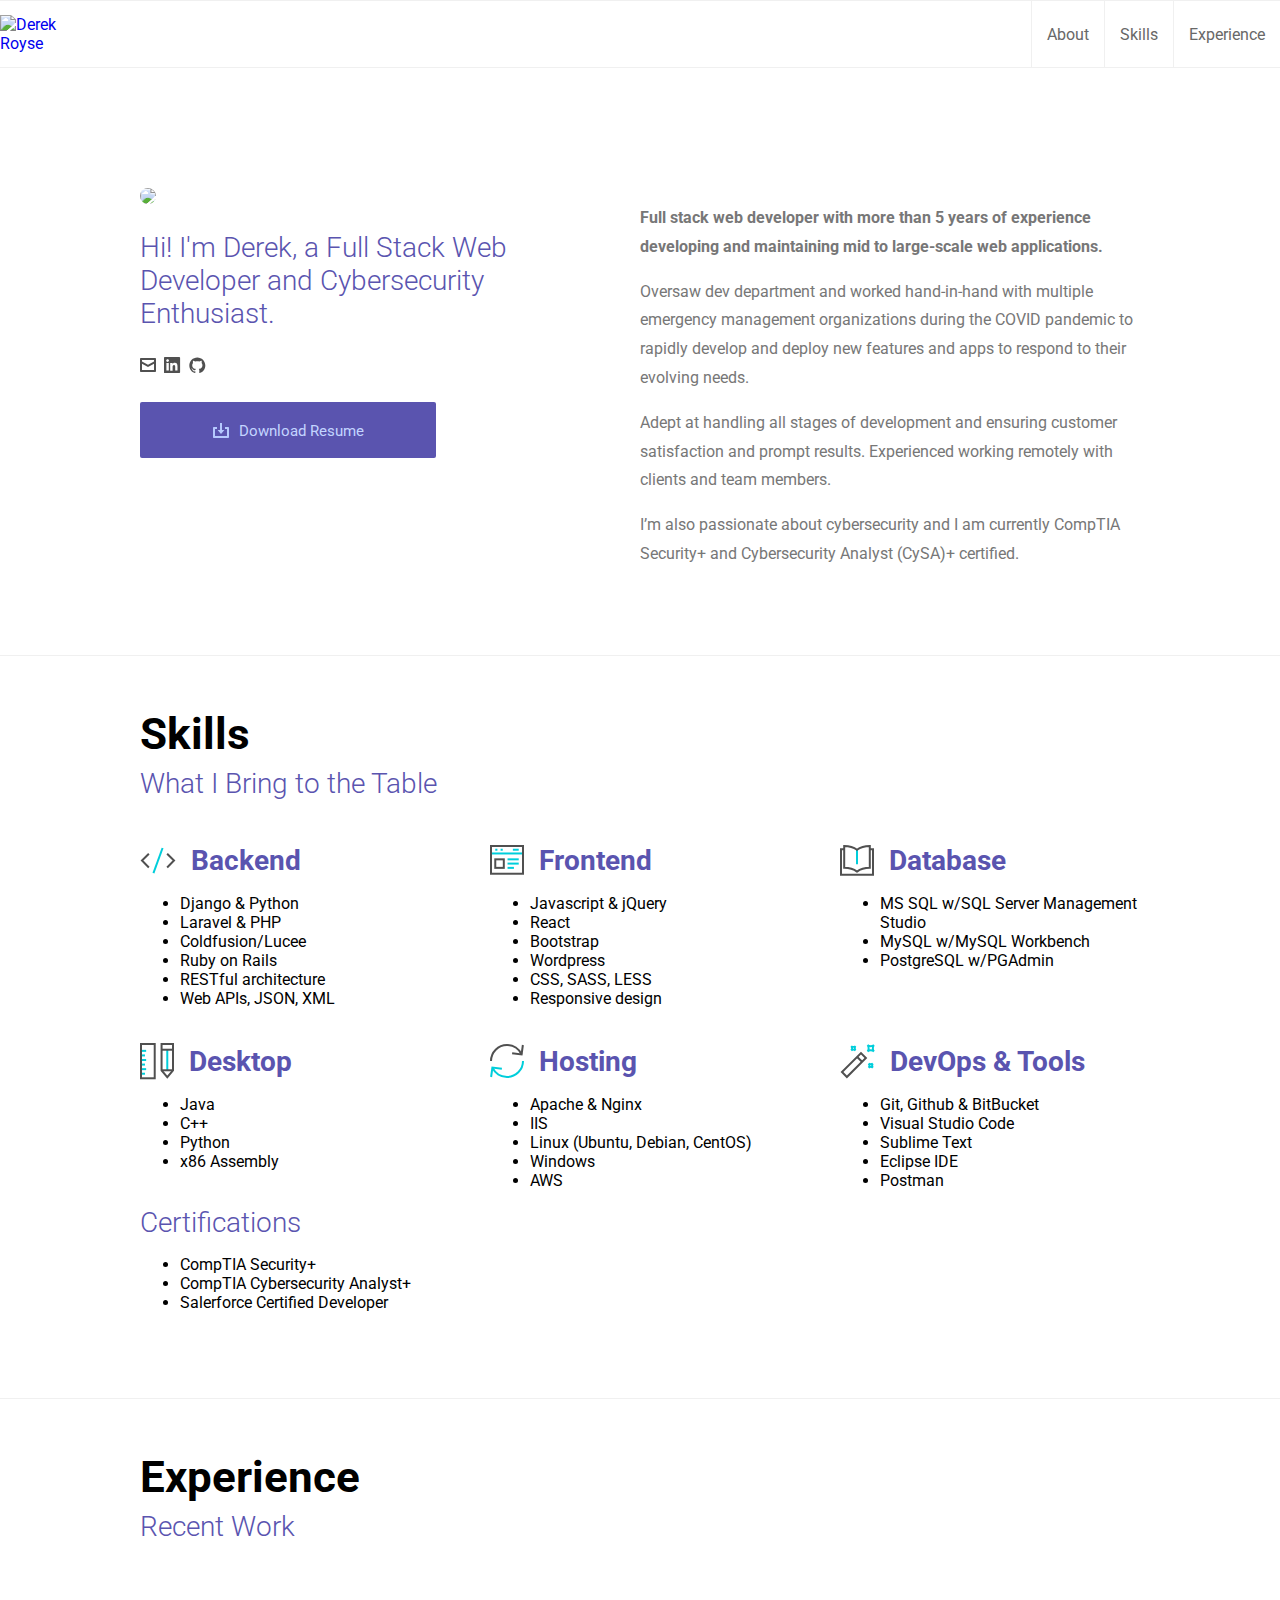
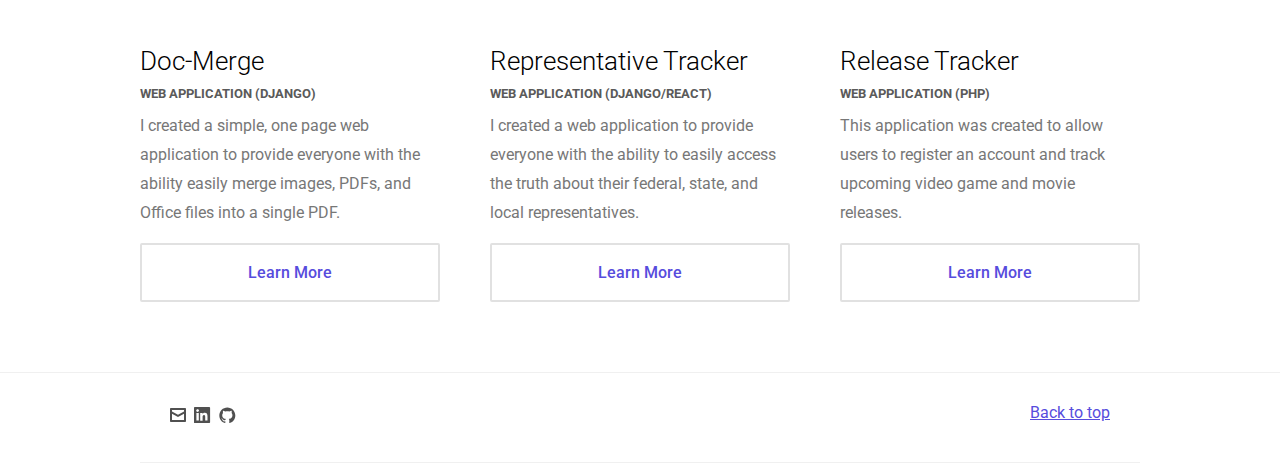
==== commit 13c544ab: "Created drafts for sitevision sites." ====
--- a/docs/index.html
+++ b/docs/index.html
@@ -33,11 +33,9 @@
         
 
         
-        <a href="#" class="main-navigation-link" data-scroll-goto="2">Portfolio</a>
-        
-
-        
-        <a href="#" class="main-navigation-link" data-scroll-goto="3">Experience</a>
+        <a href="#" class="main-navigation-link" data-scroll-goto="2">Experience</a>
+        
+
         
         
     </div>
@@ -132,100 +130,6 @@
              
 
             
-            <style>
-    li {
-        padding-bottom:10px;
-    }
-
-    .experience-header h3{
-        margin-left:0px;
-    }
-
-    .right-aligned-date{
-        width:50%;
-        text-align:right;
-        color:darkgray;
-    }
-</style>
-
-<section data-scroll-index="3">
-    <div class="process">
-        <div class="header">
-            <h1 class="title">Experience</h1>
-            <h2 class="subtitle"></h2>
-        </div>
-        <div class="process-wrapper">
-            
-            <div class="process-item experience-header" style="width:100%;max-width:none" >
-                <figure class="item-header">
-                    <div style="width:50%;">
-                        <h3>SiteVision Inc.</h3>
-                    </div>
-                    <div class="right-aligned-date">
-                        March 2018 - Present
-                    </div>
-                </figure>
-                <div><h2 style="margin-left:10px">Lead Web Applications Developer</h2></div>
-                <p>
-                    <ul>
-                        <li><b>Full Stack Developer, Building and improving custom web applications.</b></li>
-                        <li>As lead developer, oversaw development and worked hand-in-hand with multiple emergency management organizations during the COVID pandemic to quickly develop and deploy new features and apps to respond to their rapidly evolving needs.</li>
-                        <li>Developed new features and upgrades for large-scale web applications, primarily with
-                            PHP, Coldfusion, Django and JavaScript.</li>
-                        <li>Implemented full stack solutions, from design phase to implementation, quality assurance,
-                            and final deployment.</li>
-                        <li>Worked with clients to design, implement, and support new features and responded to
-                            customer support tickets.</li>
-                        <li>Independently built user management portal in PHP that has allowed for self-registration of
-                            over 18,000 users since April 2018.</li>                        
-                    </ul>
-                </p>
-            </div>
-            
-            <div class="process-item experience-header" style="width:100%;max-width:none">
-                <figure class="item-header">
-                    <div style="width:50%;">
-                        <h3>CentralApp</h3>
-                    </div>
-                    <div class="right-aligned-date">
-                        October 2017 - May 2018
-                    </div>
-                </figure>
-                <div><h2 style="margin-left:10px">Salesforce Developer</h2></div>
-                <p>
-                    <ul>
-                        <li><b>Salesforce Contractor, Improving Salesforce implementations with custom Apex functions.</b></li>
-                        <li>Completed contract work while earning three major Salesforce certifications.</li>
-                        <li>Worked on contracts implementing new features and improvements for existing Magento/Rootstock ERP application.</li>
-                        <li>Developed custom Apex classes/triggers and created Visualforce pages.</li>
-                    </ul>
-                </p>
-            </div>
-            
-             <div class="process-item experience-header" style="width:100%;max-width:none">
-                <figure class="item-header">
-                    <div style="width:50%;">
-                        <h3>Concord University</h3>
-                    </div>
-                    <div class="right-aligned-date">
-                        September 2012 - May 2016
-                    </div>
-                </figure>
-                <div><h2 style="margin-left:10px">Bachelor of Science - Computer Information Systems</h2></div>
-                <p>
-                    <ul>
-                        <li><b>Graduated Magna Cum Laude (3.7 GPA)</b></li>
-                        <li>OOP</li>
-                        <li>Teamwork + Version Control + Projects</li>
-                        <li>Code refactoring + cod reviews.</li>
-                        <li>Databse, networking, etc.</li>
-                    </ul>
-                </p>
-            </div>           
-        </div>
-    </div>
-</section>
-            
 
             
             
@@ -364,7 +268,7 @@
             <section data-scroll-index="2">
     <div class="case-studies">
         <div class="header">
-            <h1 class="title">Portfolio</h1>
+            <h1 class="title">Experience</h1>
             <h2 class="subtitle">Recent Work</h2>
         </div>
         <div class="case-studies-wrapper">
@@ -372,20 +276,12 @@
             
 
             
-            
-                                
-            
 
              
-                <div class="case-study-item">
-                    
-                                    
-                    <a href="https://doc-merge.com/">
-                                        
+                <div class="case-study-item">         
+                    <a href="https://doc-merge.com" style="display:inline-block">      
                         <img style="height:150px" src="https://derekroyse.github.io/HugoResume/img/docmerge.png" alt="">
-                    
                     </a>
-                    
                     <h4>Doc-Merge</h4>
                     <h5>Web Application (Django)</h5>
                     <p>I created a simple, one page web application to provide everyone with the ability easily merge images, PDFs, and Office files into a single PDF.</p>
@@ -395,20 +291,12 @@
             
 
             
-            
-                
-            
 
              
-                <div class="case-study-item">
-                    
-                                    
-                    <a href="http://reptracker.derekroyse.com">
-                                        
+                <div class="case-study-item">         
+                    <a href="http://reptracker.derekroyse.com" style="display:inline-block">      
                         <img style="height:150px" src="https://derekroyse.github.io/HugoResume/img/reptracker.png" alt="">
-                    
                     </a>
-                    
                     <h4>Representative Tracker</h4>
                     <h5>Web Application (Django/React)</h5>
                     <p>I created a web application to provide everyone with the ability to easily access the truth about their federal, state, and local representatives.</p>
@@ -418,47 +306,16 @@
             
 
             
-            
-               
-            
 
              
-                <div class="case-study-item">
-                    
-                                    
-                    <a href="https://release-tracker.herokuapp.com/">
-                                        
+                <div class="case-study-item">         
+                    <a href="https://release-tracker.herokuapp.com/" style="display:inline-block">      
                         <img style="height:150px" src="https://derekroyse.github.io/HugoResume/img/release.png" alt="">
-                    
                     </a>
-                    
                     <h4>Release Tracker</h4>
                     <h5>Web Application (PHP)</h5>
                     <p>This application was created to allow users to register an account and track upcoming video game and movie releases.</p>
                     <a href="/HugoResume/release/" class="read-more">Learn More</a>
-                </div>
-            
-            
-
-            
-            
-                
-            
-
-             
-                <div class="case-study-item">
-                    
-                                    
-                    <a href="https://concordcoursesearch.herokuapp.com/">
-                                        
-                        <img style="height:150px" src="https://derekroyse.github.io/HugoResume/img/concord.png" alt="">
-                    
-                    </a>
-                    
-                    <h4>Concord Course Search</h4>
-                    <h5>Web Application (Ruby on Rails)</h5>
-                    <p>My first web app, this project uses Ruby on Rails and MySQL to scrape data from Concord University&#39;s Seats Taken page and allows users to search class data by semester.</p>
-                    <a href="/HugoResume/concord/" class="read-more">Learn More</a>
                 </div>
             
             
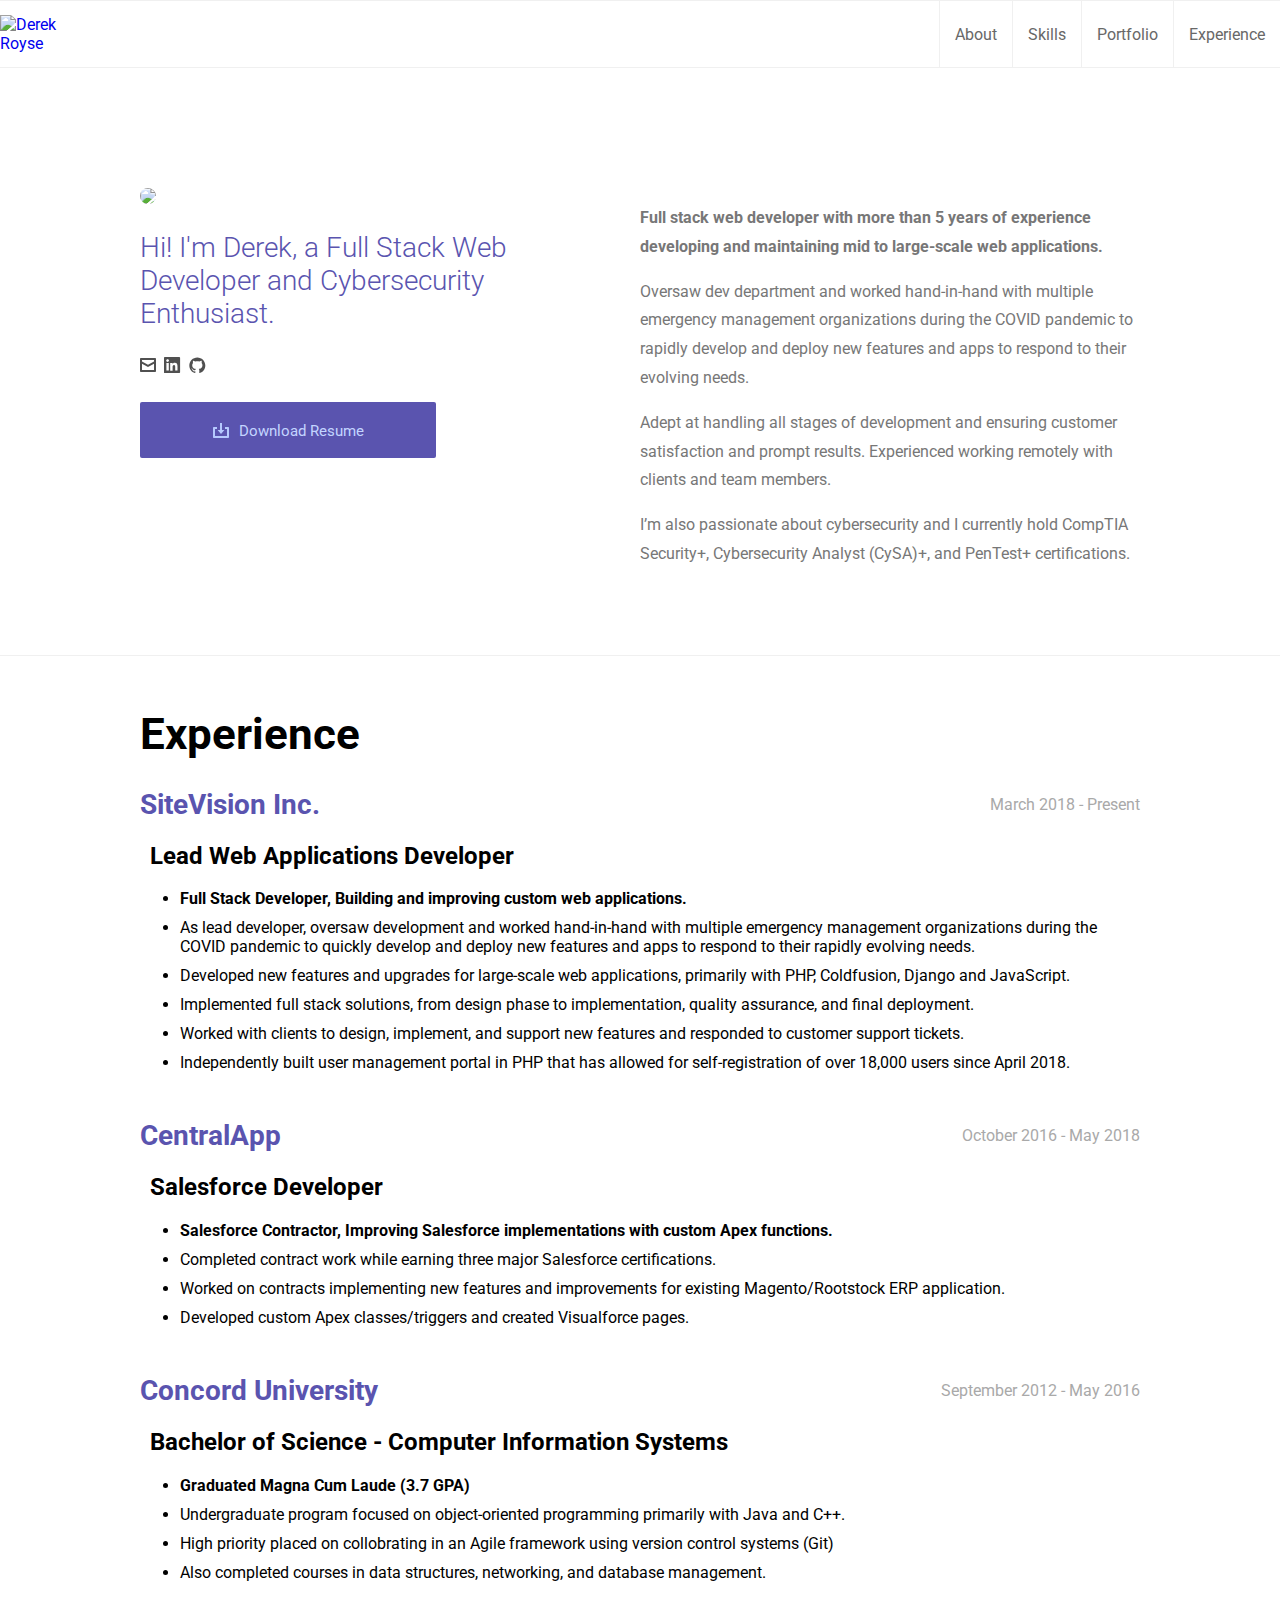
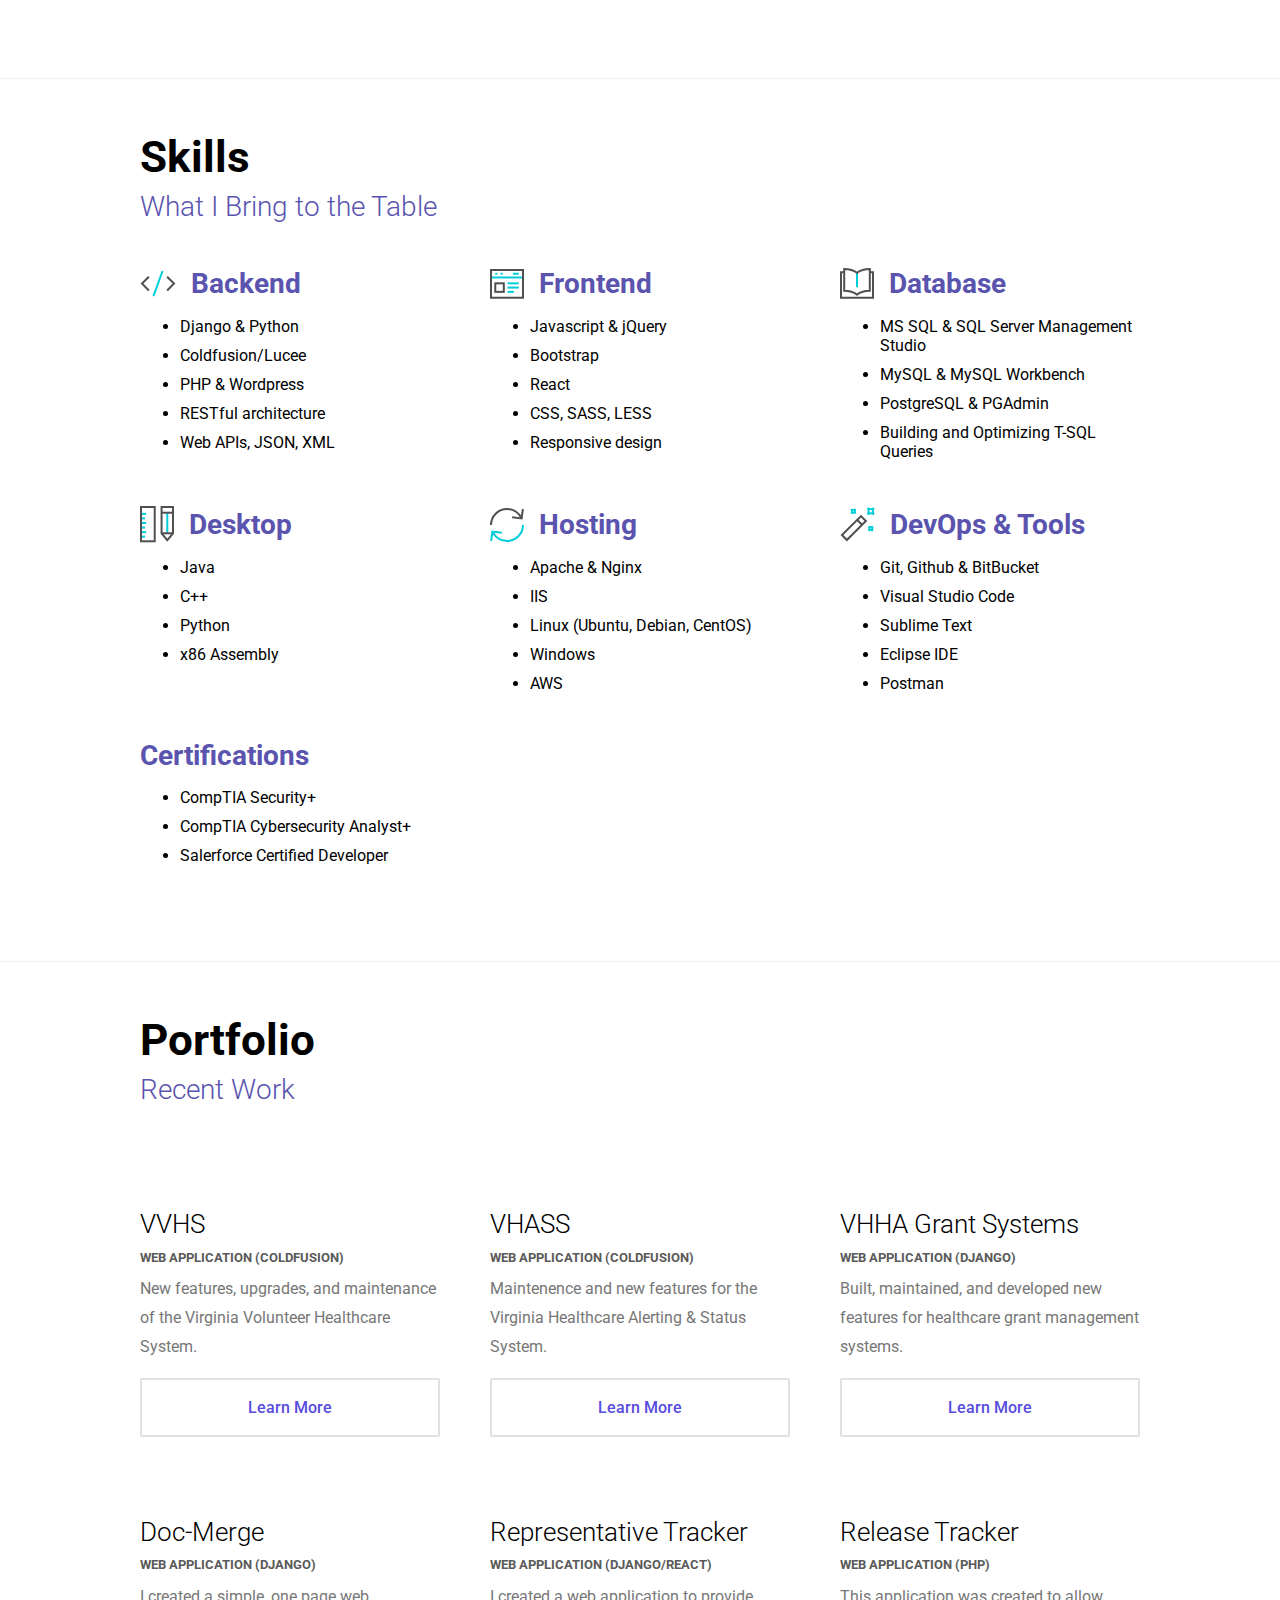
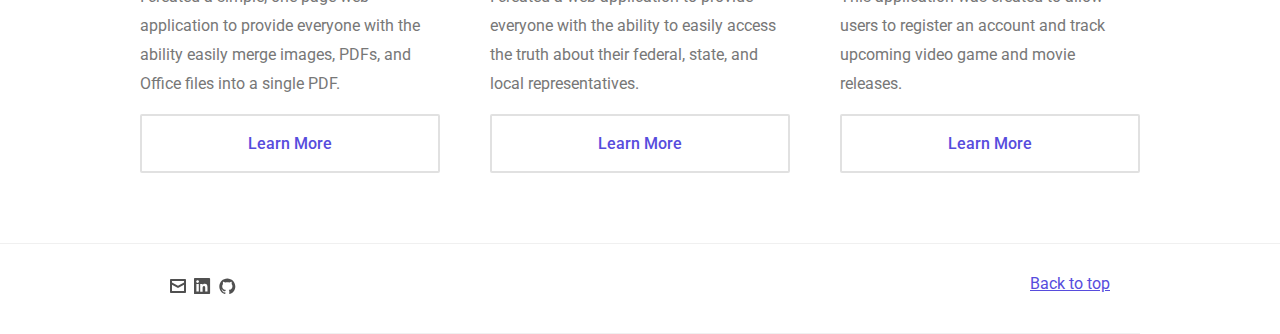
==== commit a717be3f: "Finished 2023 update." ====
--- a/docs/index.html
+++ b/docs/index.html
@@ -33,9 +33,11 @@
         
 
         
-        <a href="#" class="main-navigation-link" data-scroll-goto="2">Experience</a>
-        
-
+        <a href="#" class="main-navigation-link" data-scroll-goto="2">Portfolio</a>
+        
+
+        
+        <a href="#" class="main-navigation-link" data-scroll-goto="3">Experience</a>
         
         
     </div>
@@ -121,7 +123,7 @@
             
                 <p>Adept at handling all stages of development and ensuring customer satisfaction and prompt results. Experienced working remotely with clients and team members.</p>
             
-                <p>I&rsquo;m also passionate about cybersecurity and I am currently CompTIA Security+ and Cybersecurity Analyst (CySA)+ certified.</p>
+                <p>I&rsquo;m also passionate about cybersecurity and I currently hold CompTIA Security+, Cybersecurity Analyst (CySA)+, and PenTest+ certifications.</p>
             
         </div>
     </div>
@@ -129,6 +131,99 @@
 
              
 
+            
+            <style>
+    li {
+        padding-bottom:10px;
+    }
+
+    .experience-header h3{
+        margin-left:0px;
+    }
+
+    .right-aligned-date{
+        width:50%;
+        text-align:right;
+        color:darkgray;
+    }
+</style>
+
+<section data-scroll-index="3">
+    <div class="process">
+        <div class="header">
+            <h1 class="title">Experience</h1>
+            <h2 class="subtitle"></h2>
+        </div>
+        <div class="process-wrapper">
+            
+            <div class="process-item experience-header" style="width:100%;max-width:none" >
+                <figure class="item-header">
+                    <div style="width:50%;">
+                        <h3>SiteVision Inc.</h3>
+                    </div>
+                    <div class="right-aligned-date">
+                        March 2018 - Present
+                    </div>
+                </figure>
+                <div><h2 style="margin-left:10px">Lead Web Applications Developer</h2></div>
+                <p>
+                    <ul>
+                        <li><b>Full Stack Developer, Building and improving custom web applications.</b></li>
+                        <li>As lead developer, oversaw development and worked hand-in-hand with multiple emergency management organizations during the COVID pandemic to quickly develop and deploy new features and apps to respond to their rapidly evolving needs.</li>
+                        <li>Developed new features and upgrades for large-scale web applications, primarily with
+                            PHP, Coldfusion, Django and JavaScript.</li>
+                        <li>Implemented full stack solutions, from design phase to implementation, quality assurance,
+                            and final deployment.</li>
+                        <li>Worked with clients to design, implement, and support new features and responded to
+                            customer support tickets.</li>
+                        <li>Independently built user management portal in PHP that has allowed for self-registration of
+                            over 18,000 users since April 2018.</li>                        
+                    </ul>
+                </p>
+            </div>
+            
+            <div class="process-item experience-header" style="width:100%;max-width:none">
+                <figure class="item-header">
+                    <div style="width:50%;">
+                        <h3>CentralApp</h3>
+                    </div>
+                    <div class="right-aligned-date">
+                        October 2016 - May 2018
+                    </div>
+                </figure>
+                <div><h2 style="margin-left:10px">Salesforce Developer</h2></div>
+                <p>
+                    <ul>
+                        <li><b>Salesforce Contractor, Improving Salesforce implementations with custom Apex functions.</b></li>
+                        <li>Completed contract work while earning three major Salesforce certifications.</li>
+                        <li>Worked on contracts implementing new features and improvements for existing Magento/Rootstock ERP application.</li>
+                        <li>Developed custom Apex classes/triggers and created Visualforce pages.</li>
+                    </ul>
+                </p>
+            </div>
+            
+             <div class="process-item experience-header" style="width:100%;max-width:none">
+                <figure class="item-header">
+                    <div style="width:50%;">
+                        <h3>Concord University</h3>
+                    </div>
+                    <div class="right-aligned-date">
+                        September 2012 - May 2016
+                    </div>
+                </figure>
+                <div><h2 style="margin-left:10px">Bachelor of Science - Computer Information Systems</h2></div>
+                <p>
+                    <ul>
+                        <li><b>Graduated Magna Cum Laude (3.7 GPA)</b></li>
+                        <li>Undergraduate program focused on object-oriented programming primarily with Java and C++. </li>
+                        <li>High priority placed on collobrating in an Agile framework using version control systems (Git)</li>
+                        <li>Also completed courses in data structures, networking, and database management.</li>
+                    </ul>
+                </p>
+            </div>           
+        </div>
+    </div>
+</section>
             
 
             
@@ -154,11 +249,10 @@
                     <h3>Backend</h3>
                 </figure>
                 <p>
-                    <ul>                                              
+                    <ul>       
                         <li>Django & Python</li>
-                        <li>Laravel & PHP</li>
                         <li>Coldfusion/Lucee</li>
-                        <li>Ruby on Rails</li>
+                        <li>PHP & Wordpress</li>
                         <li>RESTful architecture</li>
                         <li>Web APIs, JSON, XML</li>
                     </ul>
@@ -173,9 +267,8 @@
                 <p>
                     <ul>
                         <li>Javascript & jQuery</li>
-                        <li>React</li>
                         <li>Bootstrap</li>
-                        <li>Wordpress</li>
+                        <li>React</li>                        
                         <li>CSS, SASS, LESS</li>
                         <li>Responsive design</li>
                     </ul>
@@ -189,9 +282,10 @@
                 </figure>
                 <p>
                     <ul>
-                        <li>MS SQL w/SQL Server Management Studio</li>
-                        <li>MySQL w/MySQL Workbench</li>
-                        <li>PostgreSQL w/PGAdmin</li>
+                        <li>MS SQL & SQL Server Management Studio</li>
+                        <li>MySQL & MySQL Workbench</li>
+                        <li>PostgreSQL & PGAdmin</li>
+                        <li>Building and Optimizing T-SQL Queries</li>
                     </ul>
                 </p>
             </div>
@@ -245,8 +339,8 @@
             </div>
         </div>
  
-        <div class="header">
-            <h2 class="subtitle" style="margin:0px auto">Certifications</h2>
+        <div class="process-item header">
+            <h3 style="margin:0px auto">Certifications</h3>
         </div>       
         <div class="process-wrapper">
             
@@ -268,7 +362,7 @@
             <section data-scroll-index="2">
     <div class="case-studies">
         <div class="header">
-            <h1 class="title">Experience</h1>
+            <h1 class="title">Portfolio</h1>
             <h2 class="subtitle">Recent Work</h2>
         </div>
         <div class="case-studies-wrapper">
@@ -278,10 +372,63 @@
             
 
              
-                <div class="case-study-item">         
-                    <a href="https://doc-merge.com" style="display:inline-block">      
-                        <img style="height:150px" src="https://derekroyse.github.io/HugoResume/img/docmerge.png" alt="">
-                    </a>
+                <div class="case-study-item">
+                        
+                        <a href="/HugoResume/vvhs" style="display:inline-block">      
+                            <img style="height:150px" src="https://derekroyse.github.io/HugoResume/img/vvhsbig.png" alt="">
+                        </a>
+                    
+                    <h4>VVHS</h4>
+                    <h5>Web Application (Coldfusion)</h5>
+                    <p>New features, upgrades, and maintenance of the Virginia Volunteer Healthcare System.</p>
+                    <a href="/HugoResume/vvhs/" class="read-more">Learn More</a>
+                </div>
+            
+            
+
+            
+
+             
+                <div class="case-study-item">
+                        
+                        <a href="/HugoResume/vhass" style="display:inline-block">      
+                            <img style="height:150px" src="https://derekroyse.github.io/HugoResume/img/vhhabig.png" alt="">
+                        </a>
+                    
+                    <h4>VHASS</h4>
+                    <h5>Web Application (Coldfusion)</h5>
+                    <p>Maintenence and new features for the Virginia Healthcare Alerting &amp; Status System.</p>
+                    <a href="/HugoResume/vhass/" class="read-more">Learn More</a>
+                </div>
+            
+            
+
+            
+
+             
+                <div class="case-study-item">
+                        
+                        <a href="/HugoResume/grants" style="display:inline-block">      
+                            <img style="height:150px" src="https://derekroyse.github.io/HugoResume/img/vhhagrantsbig.png" alt="">
+                        </a>
+                    
+                    <h4>VHHA Grant Systems</h4>
+                    <h5>Web Application (Django)</h5>
+                    <p>Built, maintained, and developed new features for healthcare grant management systems.</p>
+                    <a href="/HugoResume/grants/" class="read-more">Learn More</a>
+                </div>
+            
+            
+
+            
+
+             
+                <div class="case-study-item">
+                        
+                        <a href="https://doc-merge.com" style="display:inline-block">      
+                            <img style="height:150px" src="https://derekroyse.github.io/HugoResume/img/docmerge.png" alt="">
+                        </a>
+                    
                     <h4>Doc-Merge</h4>
                     <h5>Web Application (Django)</h5>
                     <p>I created a simple, one page web application to provide everyone with the ability easily merge images, PDFs, and Office files into a single PDF.</p>
@@ -293,10 +440,12 @@
             
 
              
-                <div class="case-study-item">         
-                    <a href="http://reptracker.derekroyse.com" style="display:inline-block">      
-                        <img style="height:150px" src="https://derekroyse.github.io/HugoResume/img/reptracker.png" alt="">
-                    </a>
+                <div class="case-study-item">
+                        
+                        <a href="http://reptracker.derekroyse.com" style="display:inline-block">      
+                            <img style="height:150px" src="https://derekroyse.github.io/HugoResume/img/reptracker.png" alt="">
+                        </a>
+                    
                     <h4>Representative Tracker</h4>
                     <h5>Web Application (Django/React)</h5>
                     <p>I created a web application to provide everyone with the ability to easily access the truth about their federal, state, and local representatives.</p>
@@ -308,10 +457,12 @@
             
 
              
-                <div class="case-study-item">         
-                    <a href="https://release-tracker.herokuapp.com/" style="display:inline-block">      
-                        <img style="height:150px" src="https://derekroyse.github.io/HugoResume/img/release.png" alt="">
-                    </a>
+                <div class="case-study-item">
+                        
+                        <a href="https://release-tracker.herokuapp.com/" style="display:inline-block">      
+                            <img style="height:150px" src="https://derekroyse.github.io/HugoResume/img/release.png" alt="">
+                        </a>
+                    
                     <h4>Release Tracker</h4>
                     <h5>Web Application (PHP)</h5>
                     <p>This application was created to allow users to register an account and track upcoming video game and movie releases.</p>
